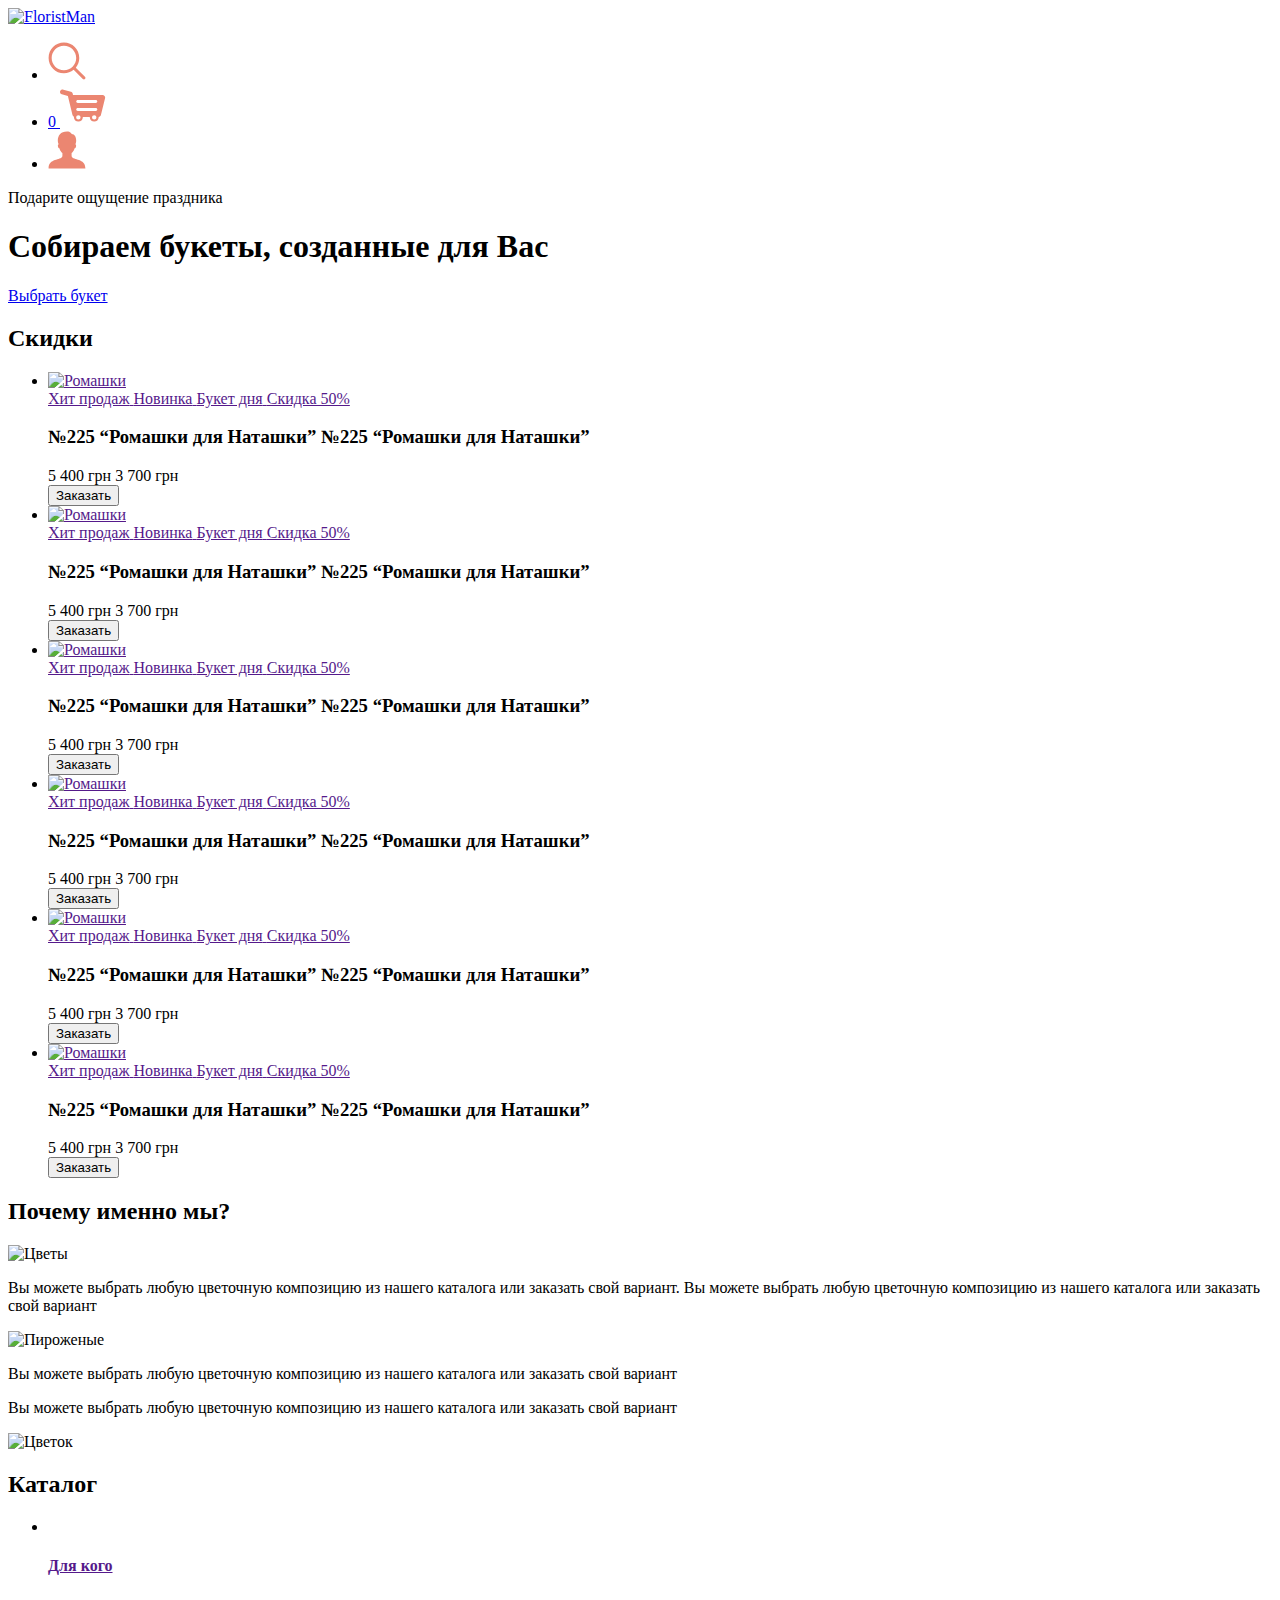
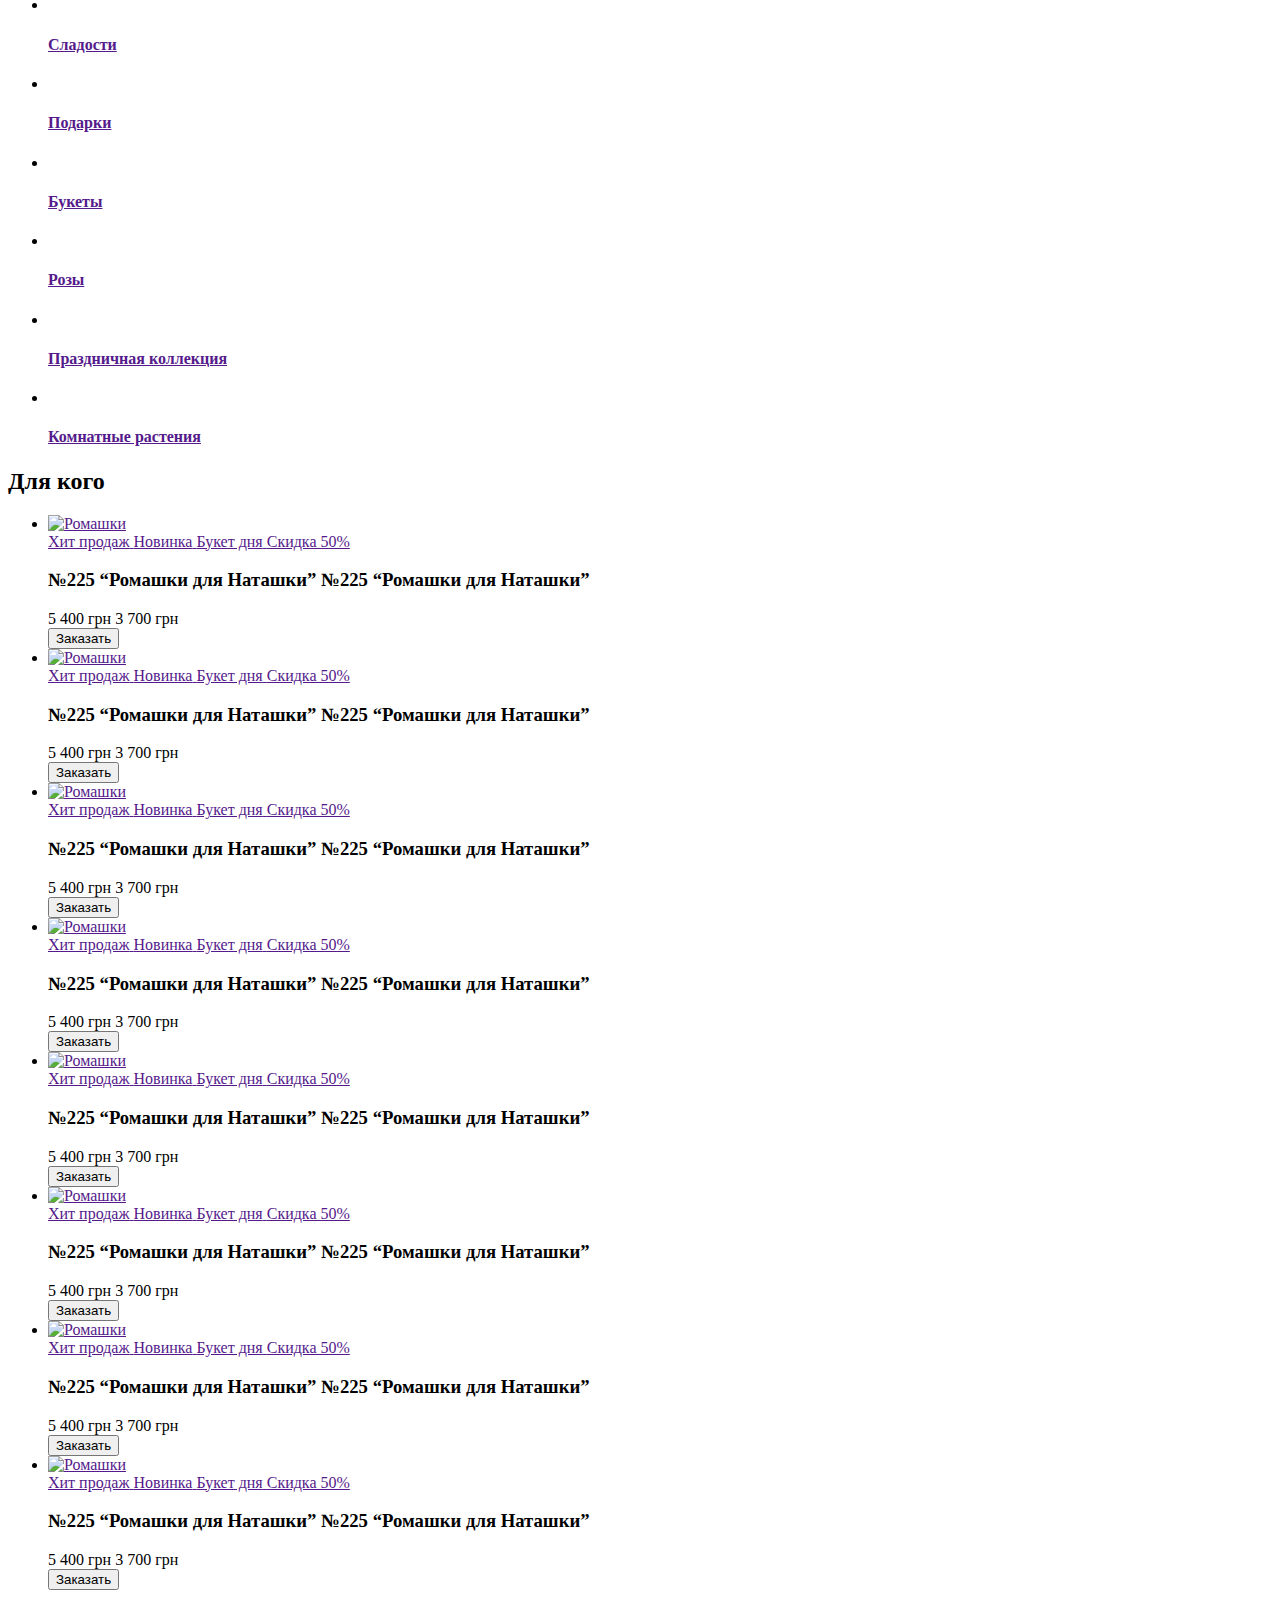
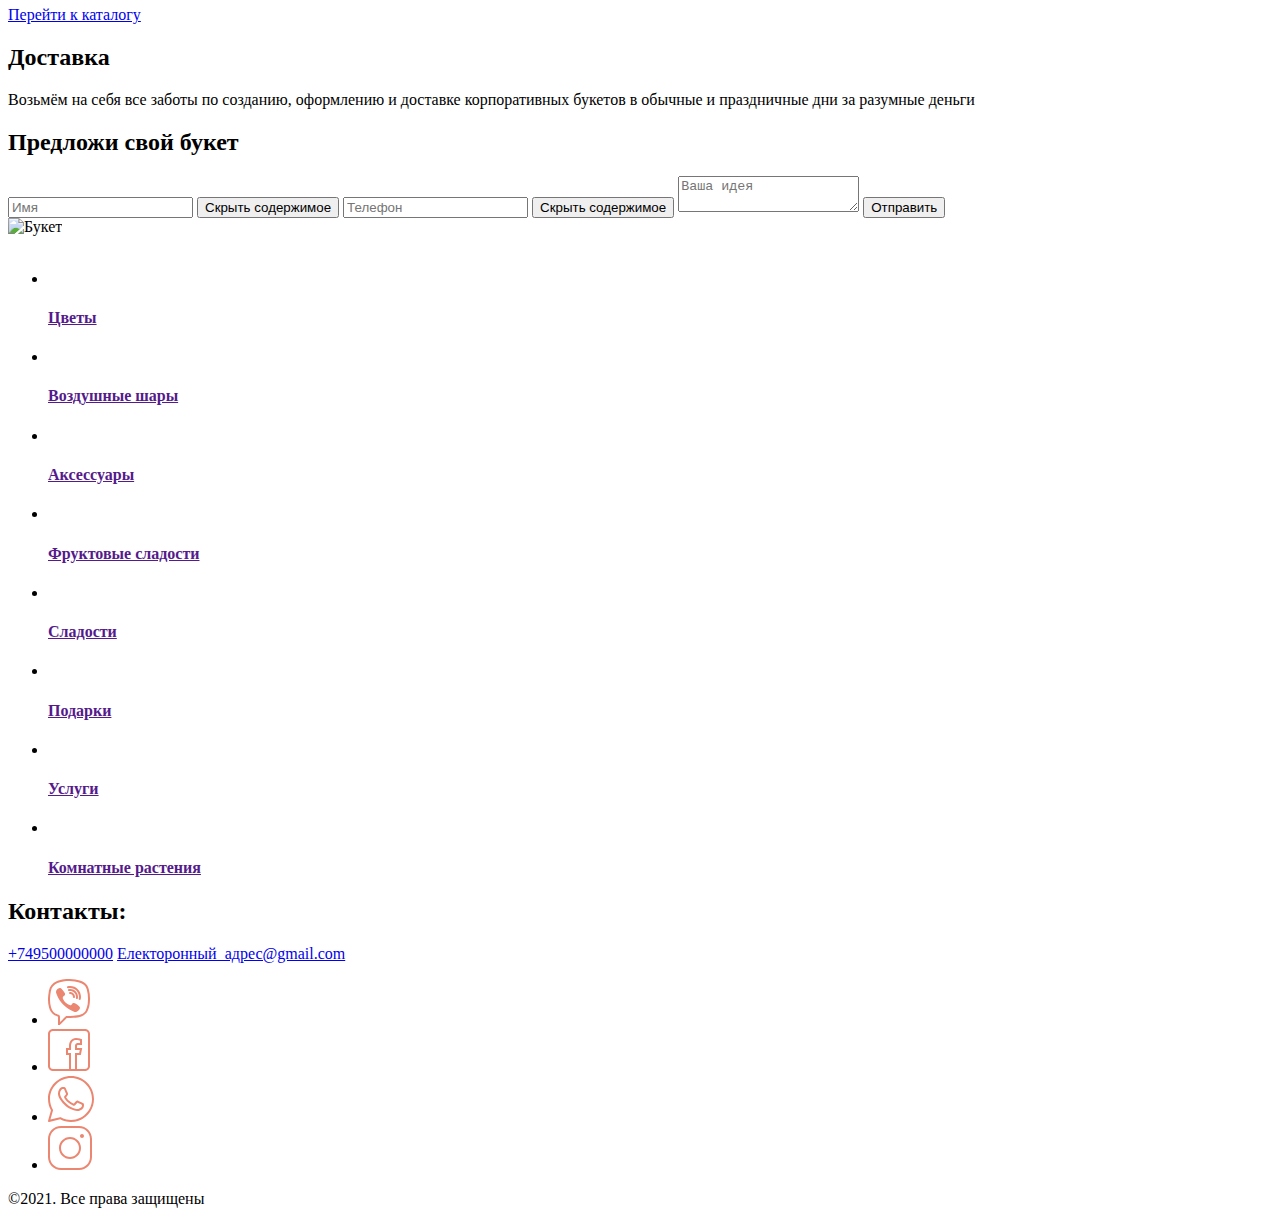
==== index.html @ 93d87628 "modify html files" ====
<!DOCTYPE html>
<html lang="en">
<head>
    <meta charset="UTF-8">
    <meta http-equiv="X-UA-Compatible" content="IE=edge">
    <meta name="viewport" content="width=device-width, initial-scale=1.0">
    <link href="https://fonts.googleapis.com/css?family=Montserrat:regular,500,600,700&display=swap" rel="stylesheet" />
    <link href="https://fonts.googleapis.com/css?family=Lato:italic,700&display=swap" rel="stylesheet" />
    <link href="https://fonts.googleapis.com/css?family=Source+Sans+Pro:regular&display=swap" rel="stylesheet" />
    <link rel="stylesheet" href="css/style.css">
    <title>FloristMan</title>
</head>
<body>
    <div class="site-wrapper">
        <header class="header">
            <div class="header__container container">
                <div class="header__burger header-burger">
                    <a href="#menu" class="header-burger__icon">
                        <span></span>
                        <span></span>
                        <span></span>
                    </a>
                </div>
                <div class="header__logo">
                    <a href="/"><img src="img/logo.png" alt="FloristMan"></a>
                </div>
                <ul class="header__list">
                    <li class="header__item header__search">
                        <a href="#">
                            <svg class="header__img" width="38" height="38" viewBox="0 0 38 38" fill="none" xmlns="http://www.w3.org/2000/svg">
                                <path d="M15.9334 0.599457C7.48323 0.599457 0.600098 7.48258 0.600098 15.9328C0.600098 24.383 7.48323 31.2661 15.9334 31.2661C19.6081 31.2661 22.9828 29.9612 25.6276 27.7952L34.7826 36.9502C34.9239 37.0974 35.0932 37.2149 35.2804 37.2958C35.4677 37.3768 35.6692 37.4195 35.8732 37.4216C36.0772 37.4237 36.2796 37.385 36.4685 37.3079C36.6573 37.2308 36.8289 37.1168 36.9732 36.9725C37.1174 36.8283 37.2314 36.6567 37.3086 36.4678C37.3857 36.2789 37.4243 36.0766 37.4222 35.8726C37.4202 35.6686 37.3774 35.4671 37.2965 35.2798C37.2155 35.0925 37.098 34.9233 36.9509 34.782L27.7958 25.6269C29.9619 22.9821 31.2668 19.6074 31.2668 15.9328C31.2668 7.48258 24.3836 0.599457 15.9334 0.599457ZM15.9334 3.66612C22.7263 3.66612 28.2001 9.13993 28.2001 15.9328C28.2001 22.7256 22.7263 28.1995 15.9334 28.1995C9.14058 28.1995 3.66676 22.7256 3.66676 15.9328C3.66676 9.13993 9.14058 3.66612 15.9334 3.66612Z" fill="#EB8671"/>
                            </svg>                      
                        </a>
                    </li>
                    <li class="header__item header__basket header-basket">
                        <a href="basket.html">
                            <span>0</span>
                            <svg class="header__img" width="46" height="43" viewBox="0 0 46 43" fill="none" xmlns="http://www.w3.org/2000/svg" xmlns:xlink="http://www.w3.org/1999/xlink">
                                <path d="M44.5519 12.0055C44.0539 11.4411 43.3145 11.1145 42.5345 11.1145H13.0228L12.7365 9.71566C12.5538 8.82239 11.8628 8.09664 10.939 7.82718L3.39851 5.62763C2.01594 5.22457 0.547194 5.95151 0.118354 7.25178C-0.310486 8.55195 0.462684 9.93286 1.84546 10.3362L7.88528 12.0979L12.4887 31.0902C12.6491 31.8935 13.2133 32.5441 13.9612 32.871C13.939 33.0398 13.9263 33.2114 13.9263 33.3858C13.9263 35.6878 15.9179 37.5605 18.3659 37.5605C20.8138 37.5605 22.8055 35.6877 22.8055 33.3858C22.8055 33.2896 22.8007 33.1947 22.7939 33.1002H29.8027C29.7959 33.1947 29.7911 33.2897 29.7911 33.3858C29.7911 35.6878 31.7828 37.5605 34.2307 37.5605C36.6788 37.5605 38.6704 35.6877 38.6704 33.3858C38.6704 33.2828 38.665 33.1811 38.6573 33.08C39.7789 32.9522 40.704 32.1567 40.917 31.0901L45.111 14.0343C45.2547 13.3136 45.0499 12.57 44.5519 12.0055ZM18.3659 35.4188C17.1736 35.4188 16.2036 34.5067 16.2036 33.3856C16.2036 32.2644 17.1736 31.3524 18.3659 31.3524C19.5581 31.3524 20.5281 32.2644 20.5281 33.3856C20.5281 34.5067 19.5581 35.4188 18.3659 35.4188ZM34.2306 35.4188C33.0384 35.4188 32.0684 34.5067 32.0684 33.3856C32.0684 32.2644 33.0384 31.3524 34.2306 31.3524C35.4229 31.3524 36.3929 32.2644 36.3929 33.3856C36.3929 34.5067 35.4228 35.4188 34.2306 35.4188ZM35.7542 26.961H17.7897C16.9211 26.961 16.2169 26.2989 16.2169 25.4821C16.2169 24.6654 16.9211 24.0032 17.7897 24.0032H35.7542C36.6228 24.0032 37.327 24.6654 37.327 25.4821C37.327 26.2989 36.6228 26.961 35.7542 26.961ZM35.7542 19.0735H17.7897C16.9211 19.0735 16.2169 18.4113 16.2169 17.5946C16.2169 16.7778 16.9211 16.1156 17.7897 16.1156H35.7542C36.6228 16.1156 37.327 16.7778 37.327 17.5946C37.327 18.4113 36.6228 19.0735 35.7542 19.0735Z" fill="#EB8671"/>
                            </svg>
                        </a>
                    </li>
                    <li class="header__item header__user">
                        <a href="auth.html">
                            <svg class="header__img" width="38" height="38" viewBox="0 0 38 38" fill="none" xmlns="http://www.w3.org/2000/svg">
                                <path d="M23.6001 25.1333V22.0667C24.2901 21.7247 26.2635 19.3757 26.4705 17.5403C27.0133 17.4989 27.8658 17.0005 28.1173 15.0333C28.2522 13.9768 27.7156 13.3834 27.3905 13.1963C27.3905 13.1963 28.2001 11.6584 28.2001 9.80153C28.2001 6.0786 26.7388 2.90153 23.6001 2.90153C23.6001 2.90153 22.5099 0.601532 19.0001 0.601532C12.4957 0.601532 9.8001 4.77373 9.8001 9.80153C9.8001 11.4943 10.6097 13.1963 10.6097 13.1963C10.2846 13.3834 9.74796 13.9783 9.8829 15.0333C10.1344 17.0005 10.9869 17.4989 11.5297 17.5403C11.7367 19.3757 13.7101 21.7247 14.4001 22.0667V25.1333C12.8668 29.7333 0.600098 26.6667 0.600098 37.4H37.4001C37.4001 26.6667 25.1334 29.7333 23.6001 25.1333Z" fill="#EB8671"/>
                            </svg>                           
                        </a>
                    </li>
                </ul>
            </div>
        </header>
        <main class="main">
            <section class="hero">
                <div class="hero__bg"></div>
                <div class="hero__container container">
                    <div class="hero__content">
                        <p class="hero__desc">Подарите ощущение праздника</p>
                        <h1 class="hero__title title">Собираем букеты, созданные для Вас</h1>
                        <a href="#" class="hero__btn btn">Выбрать букет</a>
                    </div>
                </div>
            </section>
            <section class="goods">
                <div class="goods__container container">
                    <h2 class="goods__title title">Скидки</h2>
                    <ul class="goods__list goods__slider">
                        <li class="goods__item">
                            <a href="" class="goods__link">
                                <div class="goods__image">
                                    <img src="img/daisies.jpg" alt="Ромашки">
                                </div>
                                <span class="goods__bestseller">Хит продаж</span>
                                <span class="goods__new">Новинка</span>
                                <span class="goods__bouquet">Букет дня</span>
                                <span class="goods__discount">Скидка 50%</span>                               
                            </a>
                            <h3 class="goods__heading">
                                №225 “Ромашки для Наташки” №225 “Ромашки для Наташки”   
                            </h3>
                            <div class="goods__order">
                                <div class="goods__price price">
                                    <span class="price__old">5 400 грн</span>
                                    <span class="price__new">3 700 грн</span>
                                </div>
                                <button class="goods__btn btn">Заказать</button>
                            </div>
                        </li>
                        <li class="goods__item">
                            <a href="" class="goods__link">
                                <div class="goods__image">
                                    <img src="img/daisies.jpg" alt="Ромашки">
                                </div>
                                <span class="goods__bestseller">Хит продаж</span>
                                <span class="goods__new">Новинка</span>
                                <span class="goods__bouquet">Букет дня</span>
                                <span class="goods__discount">Скидка 50%</span>                               
                            </a>
                            <h3 class="goods__heading">
                                №225 “Ромашки для Наташки” №225 “Ромашки для Наташки”        
                            </h3>
                            <div class="goods__order">
                                <div class="goods__price price">
                                    <span class="price__old">5 400 грн</span>
                                    <span class="price__new">3 700 грн</span>
                                </div>
                                <button class="goods__btn btn">Заказать</button>
                            </div>
                        </li>
                        <li class="goods__item">
                            <a href="" class="goods__link">
                                <div class="goods__image">
                                    <img src="img/daisies.jpg" alt="Ромашки">
                                </div>
                                <span class="goods__bestseller">Хит продаж</span>
                                <span class="goods__new">Новинка</span>
                                <span class="goods__bouquet">Букет дня</span>
                                <span class="goods__discount">Скидка 50%</span>                               
                            </a>
                            <h3 class="goods__heading">
                                №225 “Ромашки для Наташки” №225 “Ромашки для Наташки”        
                            </h3>
                            <div class="goods__order">
                                <div class="goods__price price">
                                    <span class="price__old">5 400 грн</span>
                                    <span class="price__new">3 700 грн</span>
                                </div>
                                <button class="goods__btn btn">Заказать</button>
                            </div>
                        </li>
                        <li class="goods__item">
                            <a href="" class="goods__link">
                                <div class="goods__image">
                                    <img src="img/daisies.jpg" alt="Ромашки">
                                </div>
                                <span class="goods__bestseller">Хит продаж</span>
                                <span class="goods__new">Новинка</span>
                                <span class="goods__bouquet">Букет дня</span>
                                <span class="goods__discount">Скидка 50%</span>                               
                            </a>
                            <h3 class="goods__heading">
                                №225 “Ромашки для Наташки” №225 “Ромашки для Наташки”        
                            </h3>
                            <div class="goods__order">
                                <div class="goods__price price">
                                    <span class="price__old">5 400 грн</span>
                                    <span class="price__new">3 700 грн</span>
                                </div>
                                <button class="goods__btn btn">Заказать</button>
                            </div>
                        </li>
                        <li class="goods__item">
                            <a href="" class="goods__link">
                                <div class="goods__image">
                                    <img src="img/daisies.jpg" alt="Ромашки">
                                </div>
                                <span class="goods__bestseller">Хит продаж</span>
                                <span class="goods__new">Новинка</span>
                                <span class="goods__bouquet">Букет дня</span>
                                <span class="goods__discount">Скидка 50%</span>                               
                            </a>
                            <h3 class="goods__heading">
                                №225 “Ромашки для Наташки” №225 “Ромашки для Наташки”        
                            </h3>
                            <div class="goods__order">
                                <div class="goods__price price">
                                    <span class="price__old">5 400 грн</span>
                                    <span class="price__new">3 700 грн</span>
                                </div>
                                <button class="goods__btn btn">Заказать</button>
                            </div>
                        </li>
                        <li class="goods__item">
                            <a href="" class="goods__link">
                                <div class="goods__image">
                                    <img src="img/daisies.jpg" alt="Ромашки">
                                </div>
                                <span class="goods__bestseller">Хит продаж</span>
                                <span class="goods__new">Новинка</span>
                                <span class="goods__bouquet">Букет дня</span>
                                <span class="goods__discount">Скидка 50%</span>                               
                            </a>
                            <h3 class="goods__heading">
                                №225 “Ромашки для Наташки” №225 “Ромашки для Наташки”        
                            </h3>
                            <div class="goods__order">
                                <div class="goods__price price">
                                    <span class="price__old">5 400 грн</span>
                                    <span class="price__new">3 700 грн</span>
                                </div>
                                <button class="goods__btn btn">Заказать</button>
                            </div>
                        </li>
                    </ul>
                </div>
            </section>
            <section class="why">
                <div class="why__container container">
                    <h2 class="why__title title">Почему именно мы?</h2>
                    <div class="why__tree">
                        <img src="img/why-tree.png" alt="Цветы">
                        <p class="why__desc">
                            Вы можете выбрать любую цветочную композицию из нашего каталога или заказать свой вариант. 
                            Вы можете выбрать любую цветочную композицию из нашего каталога или заказать свой вариант
                        </p>                 
                    </div>
                    <div class="why__cake">
                        <img src="img/why-cake.png" alt="Пироженые">
                        <p class="why__desc">
                            Вы можете выбрать любую цветочную композицию из нашего каталога или заказать свой вариант
                        </p>                    
                    </div>
                    <div class="why__flower">
                        <p class="why__desc">
                            Вы можете выбрать любую цветочную композицию из нашего каталога или заказать свой вариант
                        </p>  
                        <img src="img/why-flower.png" alt="Цветок">                  
                    </div>
                </div>
            </section>
            <section class="catalog">
                <div class="catalog__container container">
                    <h2 class="catalog__title title">Каталог</h2>
                    <ul class="catalog__list">
                        <li class="catalog__item catalog__item_1">
                            <a href="" class="catalog__link">
                                <img class="catalog__img" src="img/catalog-01.png" alt="">
                                <h4 class="catalog__text">Для кого</h4>
                            </a>
                        </li>
                        <li class="catalog__item catalog__item_2">
                            <a href="" class="catalog__link">
                                <img class="catalog__img" src="img/catalog-02.png" alt="">
                                <h4 class="catalog__text">Сладости</h4>
                            </a>
                        </li>
                        <li class="catalog__item catalog__item_3">
                            <a href="" class="catalog__link">
                                <img class="catalog__img" src="img/catalog-03.png" alt="">
                                <h4 class="catalog__text">Подарки</h4>
                            </a>
                        </li>
                        <li class="catalog__item catalog__item_4">
                            <a href="" class="catalog__link">
                                <img class="catalog__img" src="img/catalog-04.png" alt="">
                                <h4 class="catalog__text">Букеты</h4>
                            </a>
                        </li>
                        <li class="catalog__item catalog__item_5">
                            <a href="" class="catalog__link">
                                <img class="catalog__img" src="img/catalog-05.png" alt="">
                                <h4 class="catalog__text">Розы</h4>
                            </a>
                        </li>
                        <li class="catalog__item catalog__item_6">
                            <a href="" class="catalog__link">
                                <img class="catalog__img" src="img/catalog-06.png" alt="">
                                <h4 class="catalog__text">Праздничная коллекция</h4>
                            </a>
                        </li>
                        <li class="catalog__item catalog__item_7">
                            <a href="" class="catalog__link">
                                <img class="catalog__img" src="img/catalog-07.png" alt="">
                                <h4 class="catalog__text">Комнатные растения</h4>
                            </a>
                        </li>
                    </ul>
                </div>
            </section>
            <section class="whom">
                <div class="whom__container container">
                    <h2 class="whom__title title">Для кого</h2>
                    <ul class="whom__list goods__list">
                        <li class="whom__item goods__item">
                            <a href="" class="goods__link">
                                <div class="goods__image">
                                    <img src="img/daisies.jpg" alt="Ромашки">
                                </div>
                                <span class="goods__bestseller">Хит продаж</span>
                                <span class="goods__new">Новинка</span>
                                <span class="goods__bouquet">Букет дня</span>
                                <span class="goods__discount">Скидка 50%</span>                               
                            </a>
                            <h3 class="goods__heading">
                                №225 “Ромашки для Наташки” №225 “Ромашки для Наташки”        
                            </h3>
                            <div class="goods__order">
                                <div class="goods__price price">
                                    <span class="price__old">5 400 грн</span>
                                    <span class="price__new">3 700 грн</span>
                                </div>
                                <button class="goods__btn btn">Заказать</button>
                            </div>
                        </li>
                        <li class="whom__item goods__item">
                            <a href="" class="goods__link">
                                <div class="goods__image">
                                    <img src="img/daisies.jpg" alt="Ромашки">
                                </div>
                                <span class="goods__bestseller">Хит продаж</span>
                                <span class="goods__new">Новинка</span>
                                <span class="goods__bouquet">Букет дня</span>
                                <span class="goods__discount">Скидка 50%</span>                               
                            </a>
                            <h3 class="goods__heading">
                                №225 “Ромашки для Наташки” №225 “Ромашки для Наташки”        
                            </h3>
                            <div class="goods__order">
                                <div class="goods__price price">
                                    <span class="price__old">5 400 грн</span>
                                    <span class="price__new">3 700 грн</span>
                                </div>
                                <button class="goods__btn btn">Заказать</button>
                            </div>
                        </li>
                        <li class="whom__item goods__item">
                            <a href="" class="goods__link">
                                <div class="goods__image">
                                    <img src="img/daisies.jpg" alt="Ромашки">
                                </div>
                                <span class="goods__bestseller">Хит продаж</span>
                                <span class="goods__new">Новинка</span>
                                <span class="goods__bouquet">Букет дня</span>
                                <span class="goods__discount">Скидка 50%</span>                               
                            </a>
                            <h3 class="goods__heading">
                                №225 “Ромашки для Наташки” №225 “Ромашки для Наташки”        
                            </h3>
                            <div class="goods__order">
                                <div class="goods__price price">
                                    <span class="price__old">5 400 грн</span>
                                    <span class="price__new">3 700 грн</span>
                                </div>
                                <button class="goods__btn btn">Заказать</button>
                            </div>
                        </li>
                        <li class="whom__item goods__item">
                            <a href="" class="goods__link">
                                <div class="goods__image">
                                    <img src="img/daisies.jpg" alt="Ромашки">
                                </div>
                                <span class="goods__bestseller">Хит продаж</span>
                                <span class="goods__new">Новинка</span>
                                <span class="goods__bouquet">Букет дня</span>
                                <span class="goods__discount">Скидка 50%</span>                               
                            </a>
                            <h3 class="goods__heading">
                                №225 “Ромашки для Наташки” №225 “Ромашки для Наташки”        
                            </h3>
                            <div class="goods__order">
                                <div class="goods__price price">
                                    <span class="price__old">5 400 грн</span>
                                    <span class="price__new">3 700 грн</span>
                                </div>
                                <button class="goods__btn btn">Заказать</button>
                            </div>
                        </li>
                        <li class="whom__item goods__item">
                            <a href="" class="goods__link">
                                <div class="goods__image">
                                    <img src="img/daisies.jpg" alt="Ромашки">
                                </div>
                                <span class="goods__bestseller">Хит продаж</span>
                                <span class="goods__new">Новинка</span>
                                <span class="goods__bouquet">Букет дня</span>
                                <span class="goods__discount">Скидка 50%</span>                               
                            </a>
                            <h3 class="goods__heading">
                                №225 “Ромашки для Наташки” №225 “Ромашки для Наташки”        
                            </h3>
                            <div class="goods__order">
                                <div class="goods__price price">
                                    <span class="price__old">5 400 грн</span>
                                    <span class="price__new">3 700 грн</span>
                                </div>
                                <button class="goods__btn btn">Заказать</button>
                            </div>
                        </li>
                        <li class="whom__item goods__item">
                            <a href="" class="goods__link">
                                <div class="goods__image">
                                    <img src="img/daisies.jpg" alt="Ромашки">
                                </div>
                                <span class="goods__bestseller">Хит продаж</span>
                                <span class="goods__new">Новинка</span>
                                <span class="goods__bouquet">Букет дня</span>
                                <span class="goods__discount">Скидка 50%</span>                               
                            </a>
                            <h3 class="goods__heading">
                                №225 “Ромашки для Наташки” №225 “Ромашки для Наташки”        
                            </h3>
                            <div class="goods__order">
                                <div class="goods__price price">
                                    <span class="price__old">5 400 грн</span>
                                    <span class="price__new">3 700 грн</span>
                                </div>
                                <button class="goods__btn btn">Заказать</button>
                            </div>
                        </li>
                        <li class="whom__item goods__item">
                            <a href="" class="goods__link">
                                <div class="goods__image">
                                    <img src="img/daisies.jpg" alt="Ромашки">
                                </div>
                                <span class="goods__bestseller">Хит продаж</span>
                                <span class="goods__new">Новинка</span>
                                <span class="goods__bouquet">Букет дня</span>
                                <span class="goods__discount">Скидка 50%</span>                               
                            </a>
                            <h3 class="goods__heading">
                                №225 “Ромашки для Наташки” №225 “Ромашки для Наташки”        
                            </h3>
                            <div class="goods__order">
                                <div class="goods__price price">
                                    <span class="price__old">5 400 грн</span>
                                    <span class="price__new">3 700 грн</span>
                                </div>
                                <button class="goods__btn btn">Заказать</button>
                            </div>
                        </li>
                        <li class="whom__item goods__item">
                            <a href="" class="goods__link">
                                <div class="goods__image">
                                    <img src="img/daisies.jpg" alt="Ромашки">
                                </div>
                                <span class="goods__bestseller">Хит продаж</span>
                                <span class="goods__new">Новинка</span>
                                <span class="goods__bouquet">Букет дня</span>
                                <span class="goods__discount">Скидка 50%</span>                               
                            </a>
                            <h3 class="goods__heading">
                                №225 “Ромашки для Наташки” №225 “Ромашки для Наташки”        
                            </h3>
                            <div class="goods__order">
                                <div class="goods__price price">
                                    <span class="price__old">5 400 грн</span>
                                    <span class="price__new">3 700 грн</span>
                                </div>
                                <button class="goods__btn btn">Заказать</button>
                            </div>
                        </li>
                    </ul>
                    <a href="catalog.html" class="whom__catalog_link">Перейти к каталогу</a>
                </div>
            </section>
            <section class="delivery">
                <div class="delivery__container container">
                    <h2 class="delivery__title title">Доставка</h2>
                    <p class="delivery__text">
                        Возьмём на себя все заботы по созданию, оформлению и доставке корпоративных букетов в обычные и праздничные дни за разумные деньги
                    </p>
                </div>
            </section>
            <section class="bouquet">
                <div class="bouquet__container container">
                    <h2 class="bouquet__title title">Предложи свой букет</h2>
                    <div class="bouquet__wrapper">
                        <form action="#" class="bouquet__form">
                            <input type="text" name="name" class="bouquet__form_name" placeholder="Имя">
                            <button class="btn__hidden_1">Скрыть содержимое</button>
                            <input type="tel" name="phone" class="bouquet__form_phone" placeholder="Телефон">
                            <button class="btn__hidden_2">Скрыть содержимое</button>
                            <textarea name="idea" class="bouquet__form_idea" placeholder="Ваша идея"></textarea>
                            <button type="submit" class="btn bouquet__btn">Отправить</button>
                        </form>
                        <div class="bouquet__image">
                            <img src="img/bouquet-right.png" alt="Букет">
                        </div>
                    </div>
                </div>
            </section>
        </main>
        <footer class="footer">
            <div class="footer__container container">
                <div class="footer__logo">
                    <img src="img/logo.png" alt="">
                </div>
                <nav id="menu" class="footer__menu footer-menu">
                    <ul class="footer-menu__list">
                        <li class="footer-menu__item catalog__item">
                            <a href="" class="footer-menu__link catalog__link">
                                <img class="footer-menu__img catalog__img" src="img/footer-flowers-01.jpg" alt="">
                                <h4 class="footer-menu__text catalog__text">Цветы</h4>
                            </a>
                        </li>
                        <li class="footer-menu__item catalog__item">
                            <a href="" class="footer-menu__link catalog__link">
                                <img class="footer-menu__img catalog__img" src="img/footer-balloons.jpg" alt="">
                                <h4 class="footer-menu__text catalog__text">Воздушные шары</h4>
                            </a>
                        </li>
                        <li class="footer-menu__item catalog__item">
                            <a href="" class="footer-menu__link catalog__link">
                                <img class="footer-menu__img catalog__img" src="img/footer-table.jpg" alt="">
                                <h4 class="footer-menu__text catalog__text">Аксессуары</h4>
                            </a>
                        </li>
                        <li class="footer-menu__item catalog__item">
                            <a href="" class="footer-menu__link catalog__link">
                                <img class="footer-menu__img catalog__img" src="img/footer-bouquet.jpg" alt="">
                                <h4 class="footer-menu__text catalog__text">Фруктовые сладости</h4>
                            </a>
                        </li>
                        <li class="footer-menu__item catalog__item">
                            <a href="" class="footer-menu__link catalog__link">
                                <img class="footer-menu__img catalog__img" src="img/footer-cakes.jpg" alt="">
                                <h4 class="footer-menu__text catalog__text">Сладости</h4>
                            </a>
                        </li>
                        <li class="footer-menu__item catalog__item">
                            <a href="" class="footer-menu__link catalog__link">
                                <img class="footer-menu__img catalog__img" src="img/footer-kinder.jpg" alt="">
                                <h4 class="footer-menu__text catalog__text">Подарки</h4>
                            </a>
                        </li>
                        <li class="footer-menu__item catalog__item">
                            <a href="" class="footer-menu__link catalog__link">
                                <img class="footer-menu__img catalog__img" src="img/footer-flowers-02.jpg" alt="">
                                <h4 class="footer-menu__text catalog__text">Услуги</h4>
                            </a>
                        </li>
                        <li class="footer-menu__item catalog__item">
                            <a href="" class="footer-menu__link catalog__link">
                                <img class="footer-menu__img catalog__img" src="img/footer-flowers-03.jpg" alt="">
                                <h4 class="footer-menu__text catalog__text">Комнатные растения</h4>
                            </a>
                        </li>
                    </ul>
                </nav>
                <div class="footer__contacts footer-contacts">
                    <h2 class="footer-contacts__title title">Контакты:</h2>
                    <div class="footer-contacts__body">
                        <a href="tel:++749500000000" class="footer-contacts__phone">+749500000000</a>
                        <a href="mailto:Електоронный_адрес@gmail.com"
                            class="footer-contacts__email">Електоронный_адрес@gmail.com</a>
                            <div class="footer-contacts__messangers messangers">
                                <ul class="messangers__list" aria-hidden="true">
                                    <li class="messangers__item">
                                        <a href="#" class="messangers__link">
                                            <svg width="42" height="46" viewBox="0 0 42 46" fill="none"
                                                xmlns="http://www.w3.org/2000/svg">
                                                <path
                                                    d="M20.4263 3.95923e-05C19.063 0.00785226 17.6958 0.0898834 16.3169 0.257852C13.6802 0.582071 11.0669 1.12113 8.55909 2.27348C4.5708 4.10551 1.74268 7.21488 0.922365 11.7344C0.574709 13.6407 0.293459 15.5743 0.133303 17.5196C-0.175291 21.2969 0.0161148 25.086 1.08643 28.8086C1.93018 31.7422 3.48487 34.3789 6.20752 36.0899C7.35987 36.8125 8.8794 37.1641 9.67237 37.5313C9.89502 37.6368 9.94971 37.6993 9.96143 37.7149C9.97315 37.7266 10.0044 37.7539 10.0005 37.9883C9.97315 40.3789 10.0005 45.0039 10.0005 45.0039L10.0044 46H11.7896L12.0786 45.7188C12.0786 45.7188 16.6138 41.3555 18.2544 39.5586C18.5513 39.2383 18.7036 39.0586 18.7349 39.0391C18.7622 39.0196 18.7153 39.0079 19.02 39C21.1724 38.9571 23.3208 38.875 25.4692 38.7579C28.3013 38.6016 31.188 38.3321 33.9653 37.1719C36.3833 36.1602 38.4028 34.5079 39.6255 32.0313C40.8755 29.4922 41.5435 26.8008 41.7935 24.0157C42.2075 19.3789 42.063 14.7344 40.7818 10.1563C40.0278 7.4727 38.5122 5.20316 36.188 3.6016C33.4067 1.68754 30.27 0.96879 27.1997 0.511758C25.4067 0.246133 23.6021 0.0703523 21.7896 0.0156646C21.3364 0.00394593 20.8833 -0.00386674 20.4263 3.95923e-05ZM21.7349 2.01566C23.4575 2.06254 25.1802 2.23051 26.9067 2.48832C29.8677 2.92973 32.6607 3.6016 35.0552 5.25004C36.9966 6.58598 38.2075 8.39066 38.856 10.6914C40.0513 14.9727 40.2036 19.3594 39.8013 23.8399C39.5708 26.4219 38.9575 28.8555 37.8286 31.1485C36.8325 33.1719 35.2778 34.4571 33.1919 35.3282C30.77 36.3399 28.1372 36.6094 25.3638 36.7618C23.2388 36.8789 21.1099 36.9571 18.981 37C18.4458 37.0118 17.9224 37.1524 17.5513 37.4258C17.1802 37.6993 17.0122 37.9532 16.7817 38.2032C15.6099 39.4844 13.2739 41.7383 12.0005 42.9727C11.9927 41.4805 11.981 39.6758 12.0005 38.0118C12.0083 37.5 11.8911 36.9766 11.5981 36.5625C11.3052 36.1485 10.9028 35.8985 10.5161 35.7188C9.38721 35.1954 7.91065 34.7969 7.27002 34.3946C5.03174 32.9883 3.76221 30.8789 3.0083 28.2539C2.02002 24.8204 1.83252 21.2852 2.12549 17.6875C2.28174 15.8204 2.55127 13.9493 2.89112 12.0938C3.60205 8.18363 5.83643 5.7227 9.39112 4.08988C11.6372 3.05863 14.0357 2.55082 16.563 2.24223C18.2857 2.03129 20.0083 1.96488 21.7349 2.01566ZM22.1567 7.00004C21.3325 7.00004 20.5317 7.09379 19.7544 7.26566C19.2192 7.39066 18.8794 7.92582 19.0005 8.46488C19.1216 9.00395 19.6607 9.33988 20.1997 9.21879C20.8286 9.07426 21.4849 9.00004 22.1567 9.00004C27.0396 9.00004 30.9771 12.9375 30.9771 17.8164C30.9771 18.4922 30.9028 19.1485 30.7583 19.7813C30.6372 20.3164 30.9732 20.8555 31.5122 20.9766C32.0513 21.0977 32.5864 20.7579 32.7075 20.2188C32.8833 19.4454 32.9771 18.6446 32.9771 17.8164C32.9771 11.8555 28.1216 7.00004 22.1567 7.00004ZM12.1802 9.00395C12.0161 8.99613 11.8481 9.00785 11.6724 9.04692C9.85596 9.44926 8.05127 10.7657 8.00049 13.1172C8.05127 13.4454 8.04737 13.7969 8.16846 14.0938C8.76221 15.5469 9.27784 17.0469 10.02 18.4219C13.6333 25.1016 19.0982 29.7461 26.063 32.6954C26.895 33.0469 27.7544 33.1211 28.5942 32.7696C29.7505 32.2891 30.731 31.5469 31.3833 30.4805C32.2778 29.0157 32.2896 28 30.8169 26.918C29.8521 26.2071 28.9028 25.4766 27.9263 24.7813C26.438 23.7266 24.8286 23.543 23.7192 25.3946C23.6607 25.4883 23.5747 25.5664 23.5005 25.6446C22.9302 26.25 22.231 26.3985 21.4888 26.0938C18.6724 24.9336 16.4966 23.0625 15.1841 20.2774C14.4107 18.6407 14.6216 17.8204 16.0669 16.7305C16.2114 16.625 16.3482 16.5118 16.481 16.3907C17.1138 15.8125 17.2817 15.125 16.9067 14.3477C16.0591 12.5743 14.9302 10.9922 13.5005 9.62895C13.1138 9.26176 12.6724 9.03129 12.1802 9.00395ZM22.1411 10C21.6997 10 21.2622 10.0352 20.8325 10.1094C20.4692 10.1563 20.1607 10.3985 20.0278 10.7383C19.895 11.0821 19.9614 11.4688 20.1958 11.75C20.4341 12.0274 20.8091 12.1563 21.1685 12.0782C21.481 12.0274 21.8091 12 22.1411 12C25.3911 12 28.0005 14.6094 28.0005 17.8594C28.0005 18.1914 27.9732 18.5196 27.9224 18.8321C27.8442 19.1914 27.9732 19.5664 28.2505 19.8047C28.5317 20.0391 28.9185 20.1055 29.2622 19.9727C29.6021 19.8399 29.8442 19.5313 29.8911 19.168C29.9653 18.7383 30.0005 18.3008 30.0005 17.8594C30.0005 13.5313 26.4692 10 22.1411 10ZM22.0005 13C21.6411 12.9961 21.3052 13.1836 21.1216 13.4961C20.9419 13.8086 20.9419 14.1914 21.1216 14.5039C21.3052 14.8164 21.6411 15.0039 22.0005 15C23.6685 15 25.0005 16.3321 25.0005 18C24.9966 18.3594 25.1841 18.6954 25.4966 18.8789C25.8091 19.0586 26.1919 19.0586 26.5044 18.8789C26.8169 18.6954 27.0044 18.3594 27.0005 18C27.0005 15.25 24.7505 13 22.0005 13Z"
                                                    fill="#EB8671" />
                                            </svg>
                                        </a>
                                    </li>
                                    <li class="messangers__item">
                                        <a href="#" class="messangers__link">
                                            <svg width="42" height="43" viewBox="0 0 42 43" fill="none"
                                                xmlns="http://www.w3.org/2000/svg">
                                                <path
                                                    d="M5 0C2.25 0 0 2.25 0 5V37C0 39.75 2.25 42 5 42H21.832C21.9394 42.0176 22.0508 42.0176 22.1582 42H27.832C27.9394 42.0176 28.0508 42.0176 28.1582 42H37C39.75 42 42 39.75 42 37V5C42 2.25 39.75 0 37 0H5ZM5 2H37C38.668 2 40 3.33203 40 5V37C40 38.668 38.668 40 37 40H29V26H32.8203L34.2207 19H29V17C29 16.4434 29.0527 16.3984 29.2402 16.2773C29.4277 16.1562 30.0058 16 31 16H34V10.3691L33.4297 10.0977C33.4297 10.0977 31.1328 9 28 9C25.75 9 23.9023 9.89648 22.7187 11.375C21.5351 12.8535 21 14.834 21 17V19H18V26H21V40H5C3.33203 40 2 38.668 2 37V5C2 3.33203 3.33203 2 5 2ZM28 11C30.0781 11 31.3867 11.459 32 11.7012V14H31C29.8496 14 28.9277 14.0957 28.1504 14.5996C27.373 15.1035 27 16.0605 27 17V21H31.7793L31.1797 24H27V40H23V24H20V21H23V17C23 15.166 23.4648 13.6465 24.2812 12.625C25.0976 11.6035 26.25 11 28 11Z"
                                                    fill="#EB8671" />
                                            </svg>
                                        </a>
                                    </li>
                                    <li class="messangers__item">
                                        <a href="#" class="messangers__link">
                                            <svg width="46" height="46" viewBox="0 0 46 46" fill="none"
                                                xmlns="http://www.w3.org/2000/svg">
                                                <path
                                                    d="M23 0C10.3099 0 0 10.3099 0 23C0 27.0794 1.11849 30.8854 2.98437 34.2083L0.0377603 44.7305C-0.0585937 45.0729 0.0351562 45.4414 0.282552 45.6966C0.529948 45.9518 0.894531 46.056 1.24089 45.9701L12.2109 43.2513C15.4349 44.9727 19.0924 46 23 46C35.6901 46 46 35.6901 46 23C46 10.3099 35.6901 0 23 0ZM23 2C34.6094 2 44 11.3906 44 23C44 34.6094 34.6094 44 23 44C19.2786 44 15.7917 43.03 12.7617 41.3333C12.5404 41.2096 12.2799 41.1758 12.0325 41.2357L2.42578 43.6172L5.0013 34.4258C5.07682 34.1628 5.04036 33.8815 4.90234 33.6458C3.0612 30.5234 2 26.8906 2 23C2 11.3906 11.3906 2 23 2ZM14.6432 11C14.0013 11 13.0859 11.2383 12.3346 12.0495C11.8828 12.5352 10 14.3698 10 17.5938C10 20.9557 12.332 23.8555 12.6133 24.2292H12.6159V24.2305C12.5885 24.1953 12.9727 24.7526 13.487 25.4206C14 26.0872 14.7174 26.9648 15.6198 27.9141C17.4232 29.8125 19.9583 32.0078 23.1055 33.3503C24.5547 33.9661 25.6979 34.3398 26.5651 34.612C28.1693 35.1159 29.6315 35.0391 30.7305 34.8776C31.5521 34.7565 32.457 34.3607 33.3516 33.7943C34.2461 33.2292 35.1237 32.5247 35.5104 31.4557C35.7865 30.6888 35.9271 29.9792 35.9792 29.3971C36.0039 29.1055 36.0078 28.8477 35.9883 28.6094C35.9687 28.3711 35.9896 28.1888 35.7682 27.8242C35.3021 27.0599 34.7747 27.0404 34.2253 26.7682C33.9193 26.6159 33.0482 26.1914 32.1758 25.776C31.3034 25.3594 30.5495 24.9922 30.0846 24.8268C29.7904 24.7201 29.431 24.5677 28.9141 24.6276C28.3971 24.6862 27.8854 25.0586 27.5885 25.5C27.306 25.918 26.1706 27.2578 25.8242 27.6523C25.819 27.6497 25.8503 27.6628 25.7135 27.5964C25.2852 27.3841 24.7617 27.2031 23.987 26.7943C23.2109 26.3867 22.2422 25.7826 21.1823 24.8477V24.8451C19.6029 23.4557 18.4974 21.7109 18.1484 21.125C18.1719 21.0977 18.1458 21.1315 18.1953 21.082L18.1979 21.0794C18.5534 20.7292 18.8698 20.3099 19.1367 20.0013C19.5156 19.5664 19.6823 19.181 19.8633 18.8216C20.224 18.1068 20.0234 17.319 19.8151 16.9036V16.9023C19.8294 16.931 19.7018 16.6497 19.5651 16.3255C19.4271 16.0013 19.2513 15.5794 19.0651 15.1302C18.6901 14.2331 18.2721 13.2253 18.0234 12.6341V12.6328C17.7305 11.9375 17.3346 11.4375 16.8164 11.1953C16.2982 10.9531 15.8411 11.0221 15.8229 11.0208H15.8203C15.4505 11.0039 15.0456 11 14.6432 11ZM14.6432 13C15.0286 13 15.4089 13.0052 15.7266 13.0195C16.0547 13.0365 16.0339 13.0378 15.9714 13.0078C15.9062 12.9779 15.9935 12.9688 16.1797 13.4102C16.4232 13.9883 16.8437 14.9987 17.2187 15.901C17.4062 16.3516 17.582 16.7734 17.7227 17.1055C17.8633 17.4375 17.9388 17.6224 18.0273 17.7995V17.8008L18.0299 17.8034C18.1159 17.974 18.1081 17.8646 18.0781 17.9245C17.8672 18.3424 17.8385 18.4453 17.625 18.6914C17.2995 19.0664 16.9687 19.4831 16.793 19.6563C16.6393 19.8073 16.362 20.0417 16.1901 20.5026C16.0156 20.9622 16.0977 21.5951 16.375 22.0664C16.7448 22.694 17.9648 24.6797 19.8594 26.3477C21.0534 27.3997 22.1641 28.0964 23.0521 28.5651C23.9414 29.0326 24.6641 29.306 24.8255 29.3867C25.2109 29.5768 25.6302 29.7253 26.1185 29.6667C26.6081 29.6068 27.0286 29.3112 27.2969 29.0078L27.2982 29.0065C27.6562 28.6016 28.7161 27.3906 29.224 26.6445C29.2461 26.6523 29.2396 26.6458 29.4075 26.707V26.7096H29.4102C29.487 26.737 30.4544 27.1693 31.3164 27.5807C32.1784 27.9909 33.0534 28.418 33.3372 28.5586C33.7487 28.7617 33.9427 28.8945 33.9922 28.8945C33.9961 28.9831 33.9987 29.0781 33.9857 29.2227C33.9518 29.6237 33.8437 30.1797 33.6289 30.776C33.5234 31.0664 32.9753 31.668 32.2825 32.1055C31.5911 32.543 30.7487 32.8529 30.4375 32.8984C29.5 33.0365 28.3867 33.0872 27.1641 32.7031C26.3164 32.4375 25.2591 32.0925 23.8906 31.5104C21.1146 30.3255 18.7552 28.3112 17.0703 26.5378C16.2279 25.6497 15.5521 24.8242 15.0716 24.1992C14.5924 23.5755 14.3841 23.2513 14.2083 23.0221L14.207 23.0195C13.8971 22.6094 12 19.9714 12 17.5938C12 15.0781 13.168 14.0911 13.8008 13.4102C14.1328 13.0521 14.4961 13 14.6419 13H14.6432Z"
                                                    fill="#EB8671" />
                                            </svg>
                                        </a>
                                    </li>
                                    <li class="messangers__item">
                                        <a href="#" class="messangers__link">
                                            <svg width="44" height="44" viewBox="0 0 44 44" fill="none"
                                                xmlns="http://www.w3.org/2000/svg">
                                                <path
                                                    d="M13 0C5.83203 0 0 5.83203 0 13V31C0 38.168 5.83203 44 13 44H31C38.168 44 44 38.168 44 31V13C44 5.83203 38.168 0 31 0H13ZM13 2H31C37.0859 2 42 6.91406 42 13V31C42 37.0859 37.0859 42 31 42H13C6.91406 42 2 37.0859 2 31V13C2 6.91406 6.91406 2 13 2ZM34 8C32.8945 8 32 8.89453 32 10C32 11.1055 32.8945 12 34 12C35.1055 12 36 11.1055 36 10C36 8.89453 35.1055 8 34 8ZM22 11C15.9375 11 11 15.9375 11 22C11 28.0625 15.9375 33 22 33C28.0625 33 33 28.0625 33 22C33 15.9375 28.0625 11 22 11ZM22 13C26.9824 13 31 17.0176 31 22C31 26.9824 26.9824 31 22 31C17.0176 31 13 26.9824 13 22C13 17.0176 17.0176 13 22 13Z"
                                                    fill="#EB8671" />
                                            </svg>
                                        </a>
                                    </li>
                                </ul>
                            </div>
                        <p class="footer-copyright">
                            ©2021. Все права защищены
                        </p>
                    </div>
                </div>
            </div>
        </footer>
    </div>
    <script src="https://code.jquery.com/jquery-3.6.0.min.js"></script>
    <script src="js/slick.min.js"></script>
    <script src="js/script.js"></script>
</body>
</html>
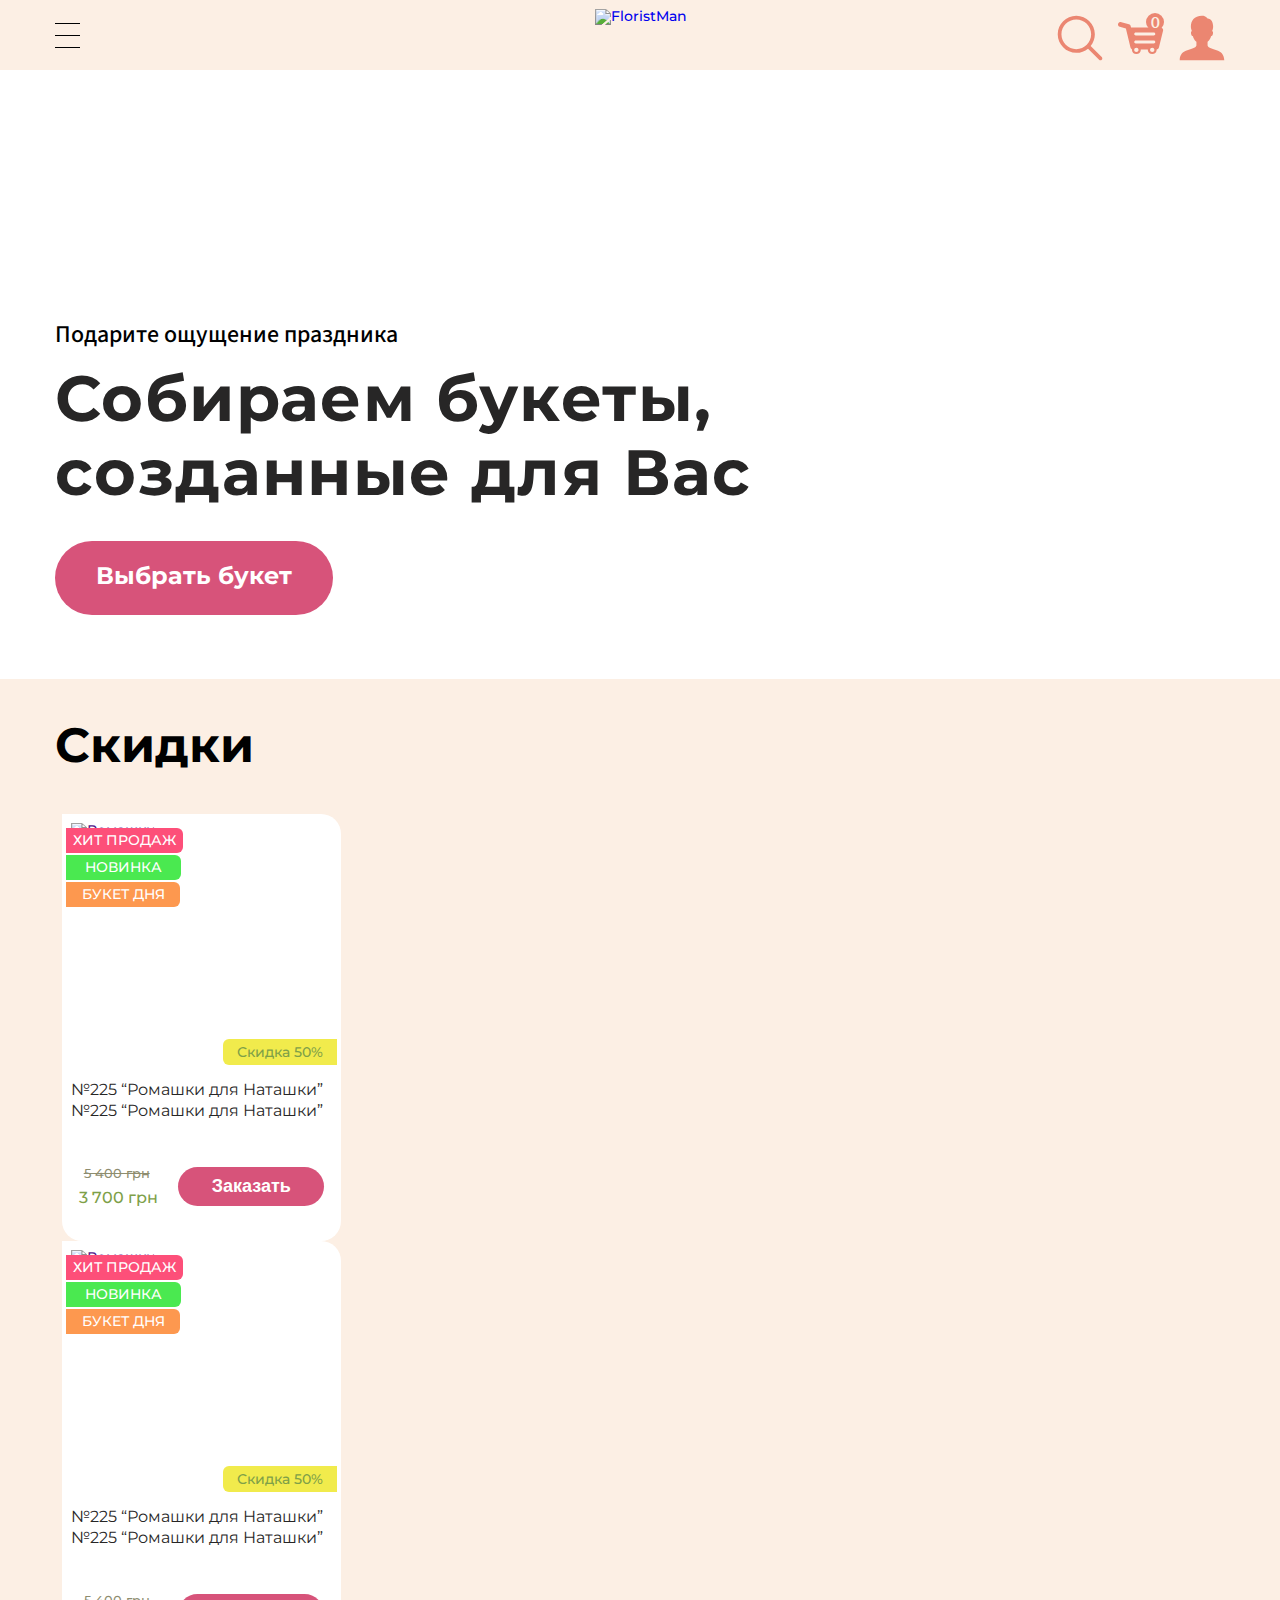
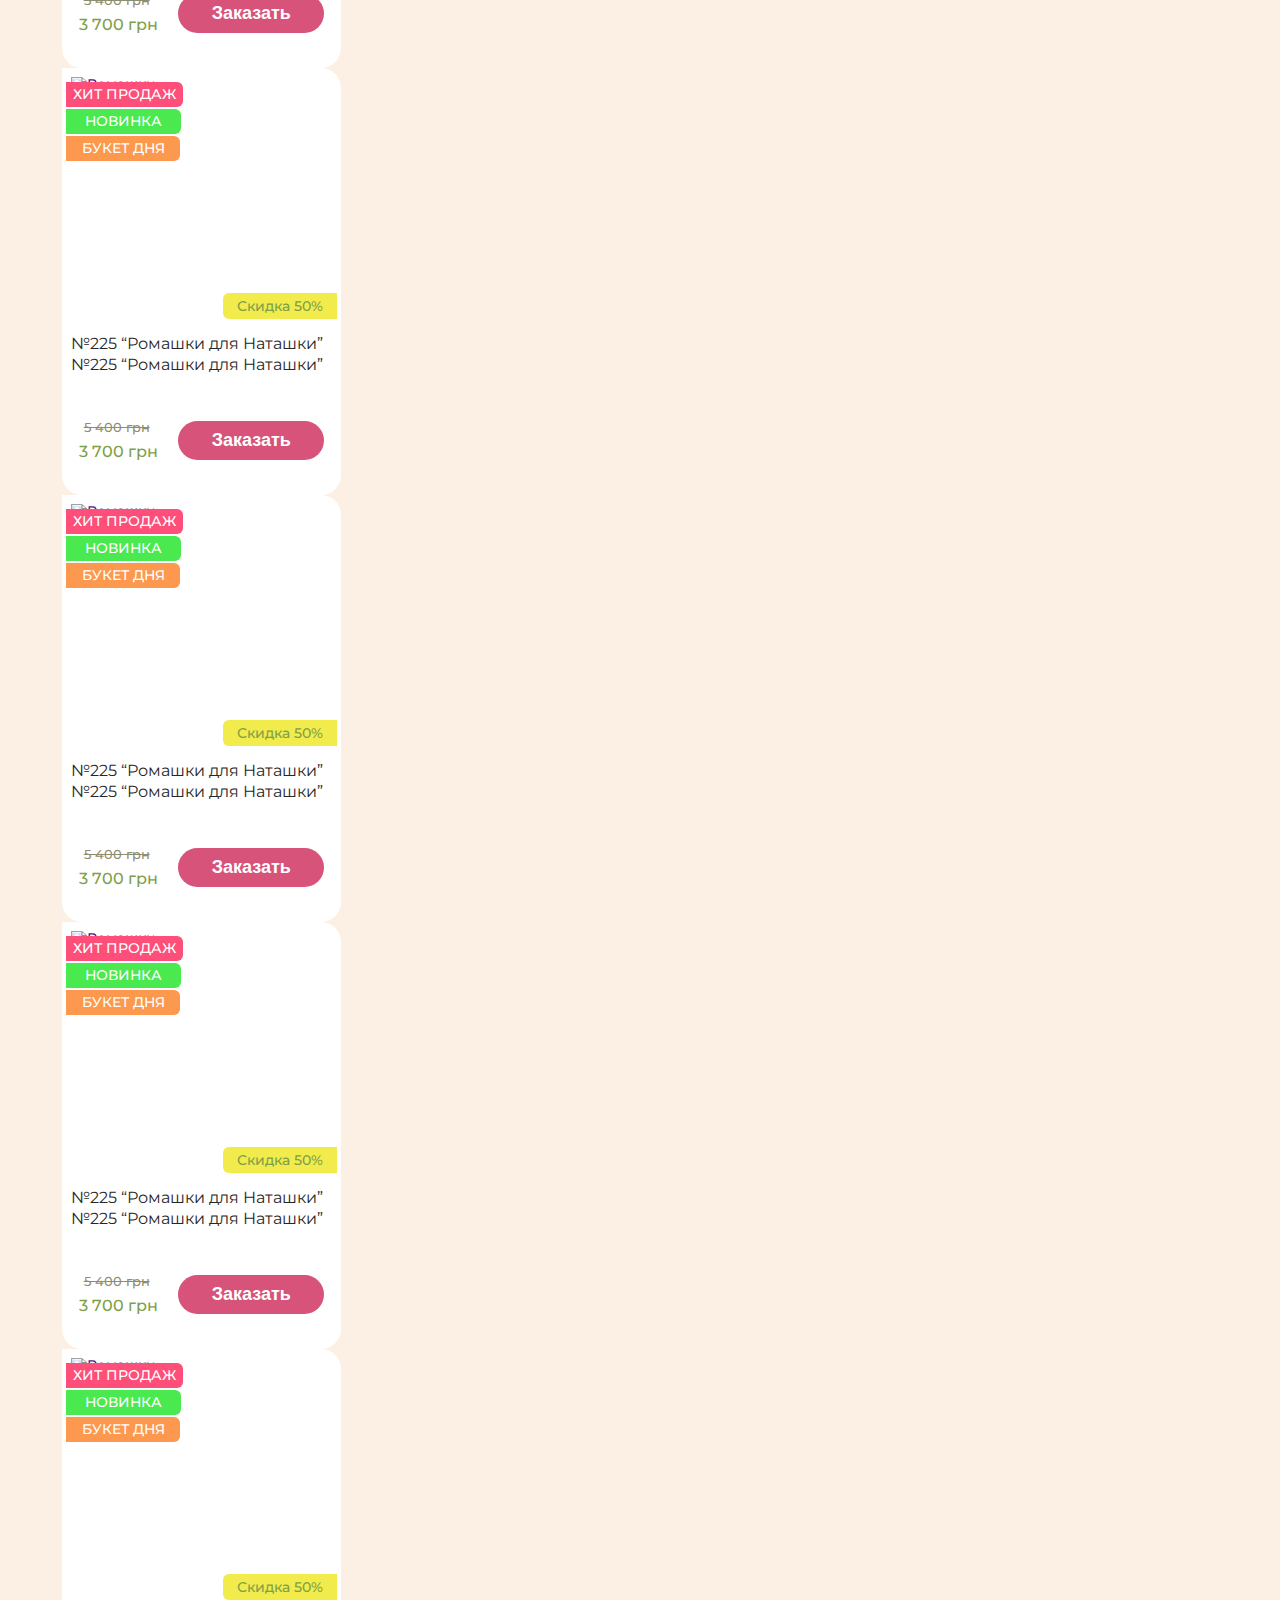
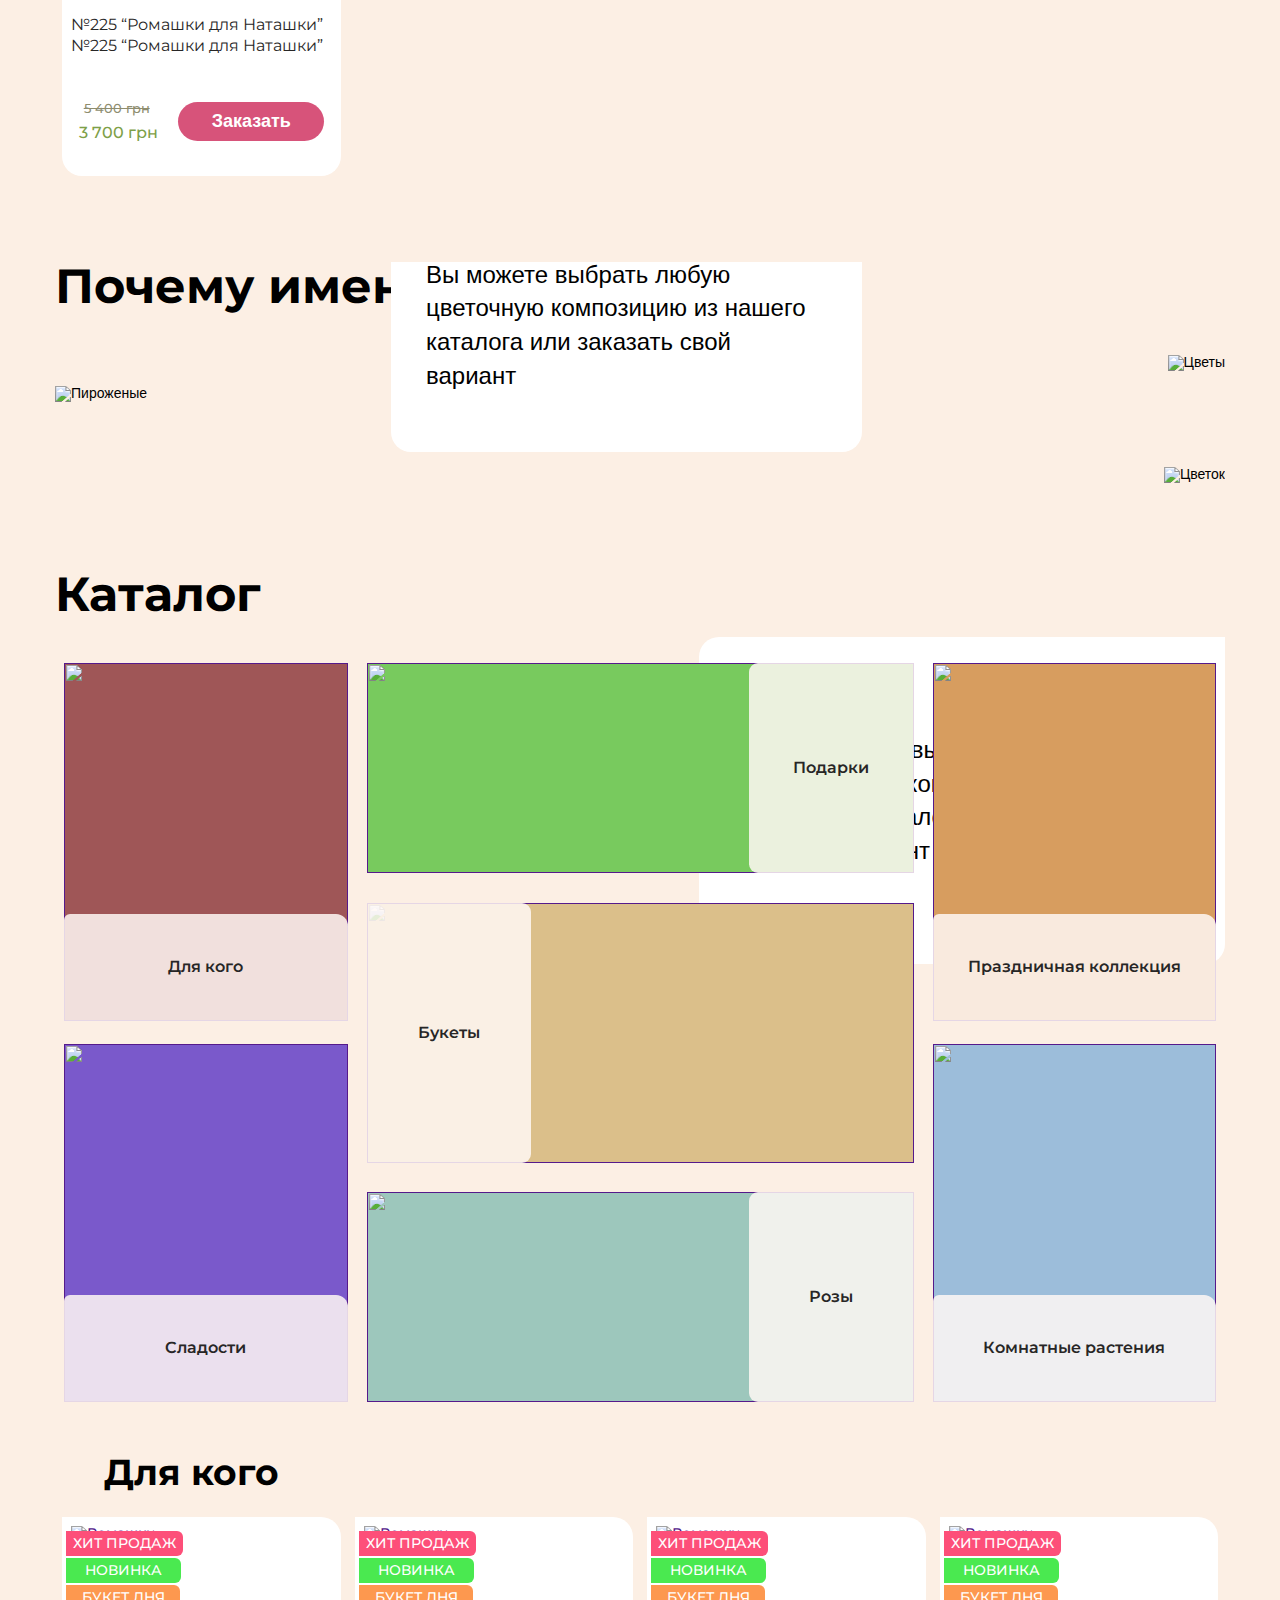
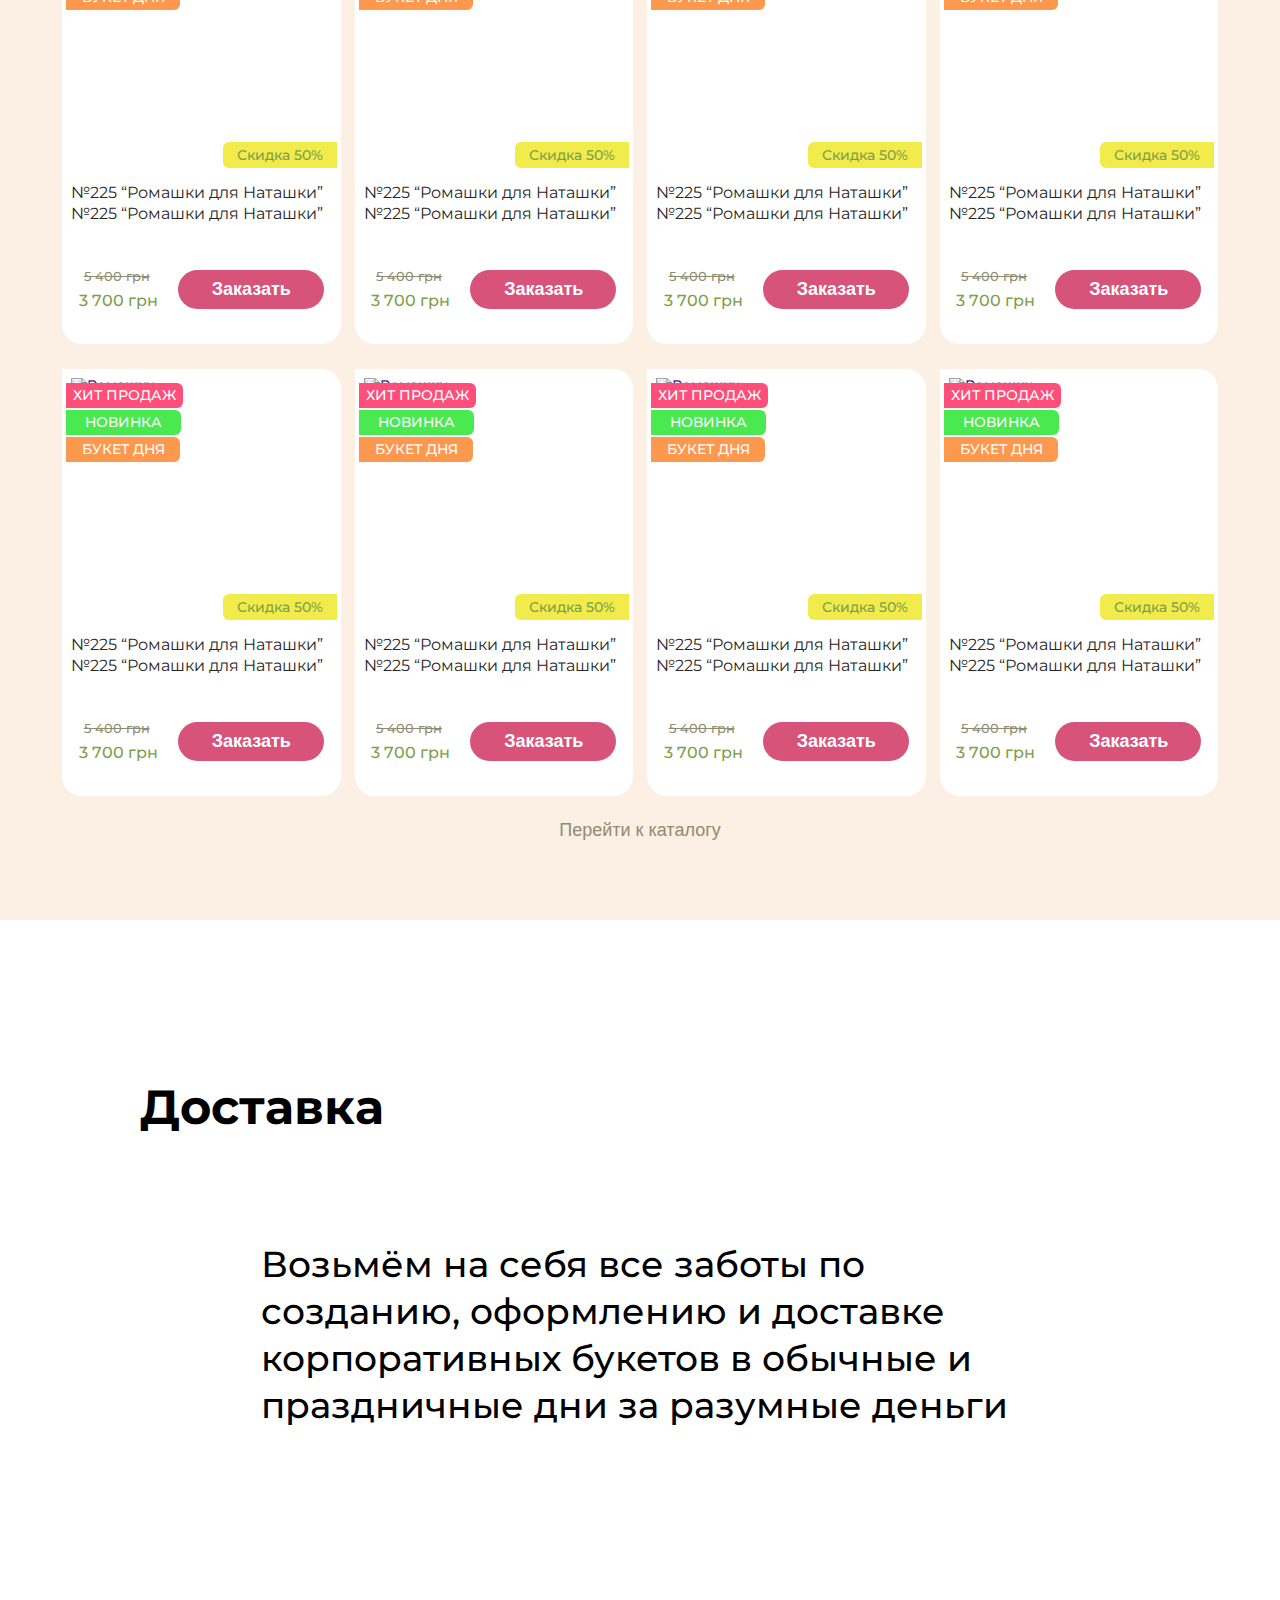
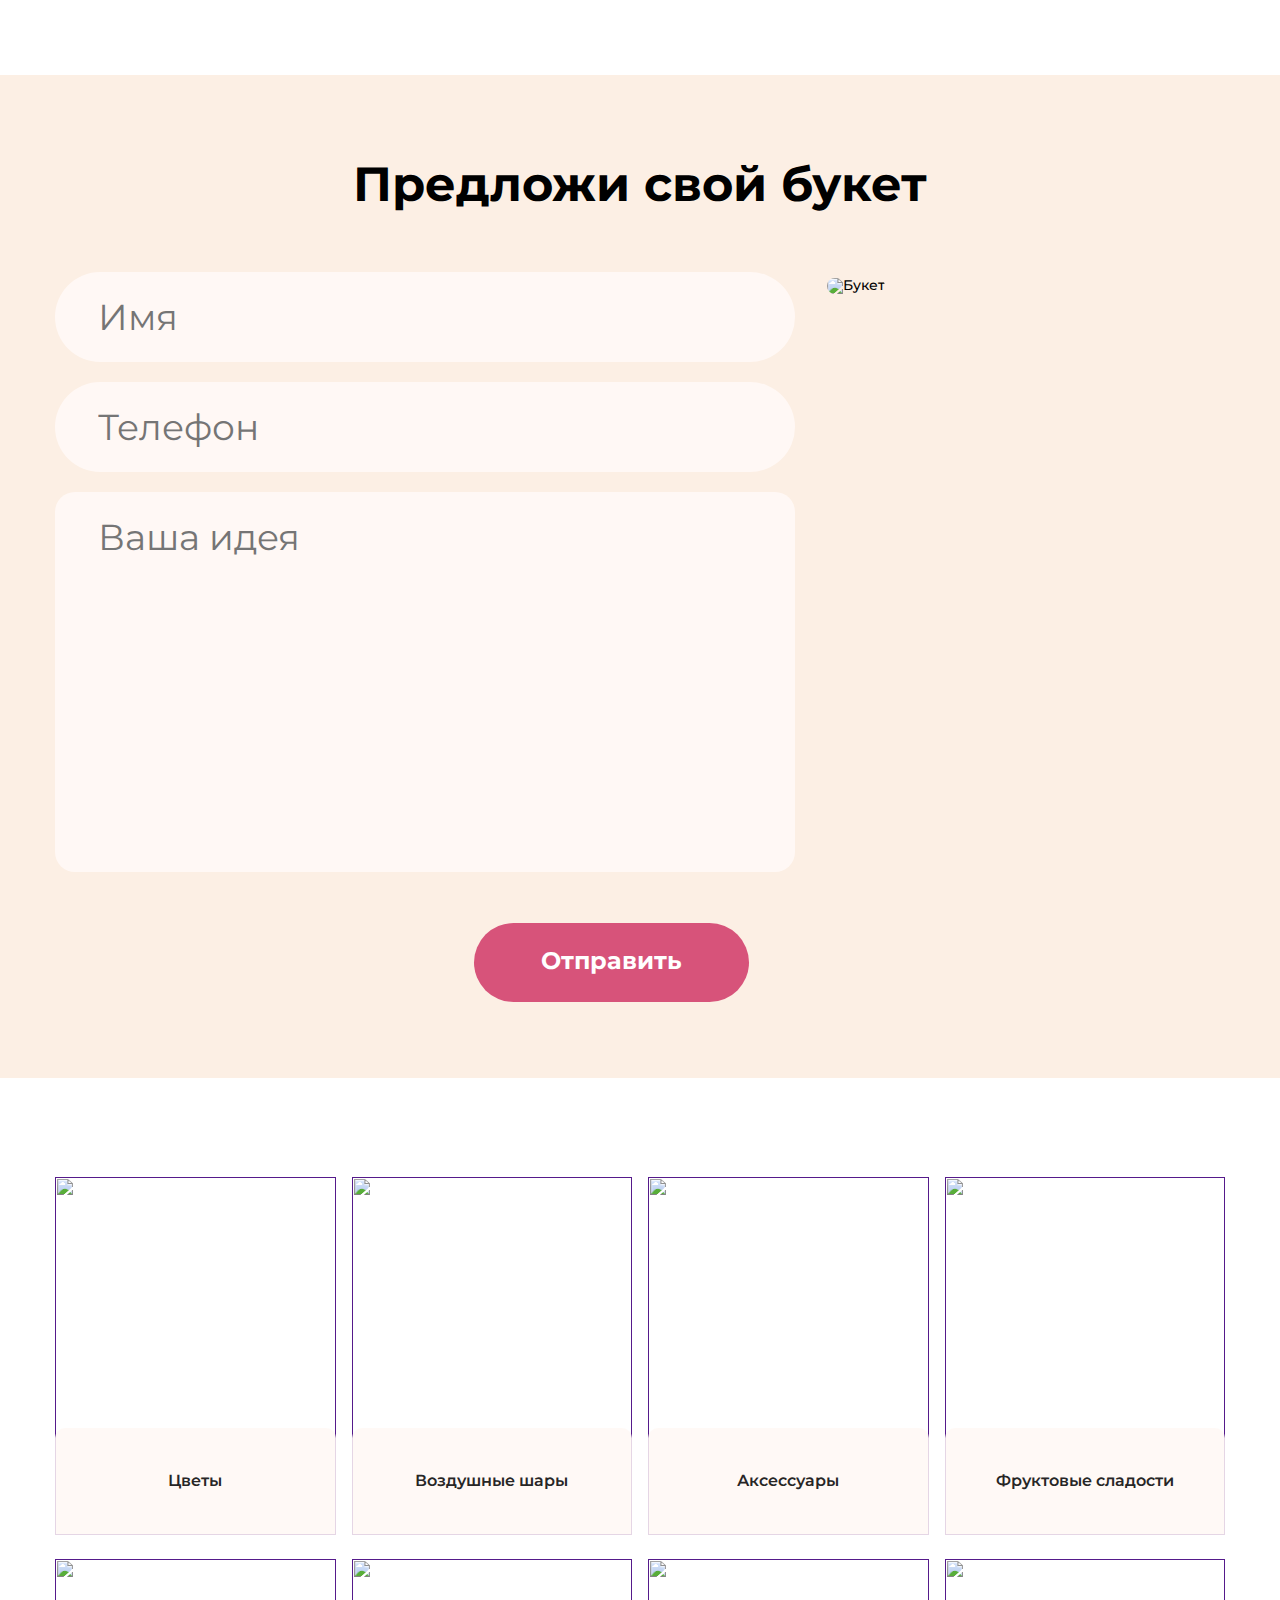
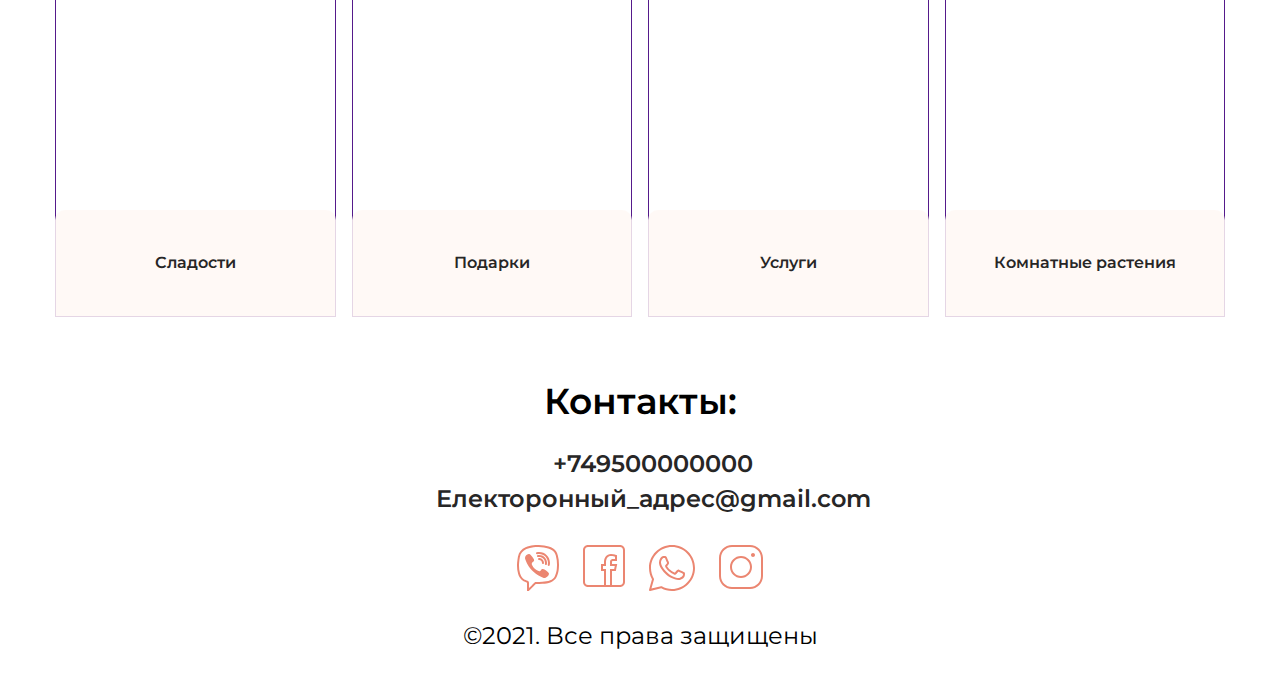
==== commit d994204e: "changes" ====
--- a/index.html
+++ b/index.html
@@ -589,4 +589,4 @@
     <script src="js/slick.min.js"></script>
     <script src="js/script.js"></script>
 </body>
-</html>+</html>
--- a/css/style.css
+++ b/css/style.css
@@ -0,0 +1,3235 @@
+@font-face {
+	font-family: 'Lato Regular';
+	src: url('fonts/Lato/LatoRegular.eot');
+	src: local('☺'), url('fonts/Lato/LatoRegular.woff') format('woff'), 
+	url('fonts/Lato/LatoRegular.ttf') format('truetype'), 
+	url('fonts/Lato/LatoRegular.svg') format('svg');
+	font-weight: 400;
+	font-style: normal;
+}
+
+
+@font-face {
+	font-family: 'Lato Semibold';
+	src: url('fonts/Lato/Lato-Semibold.eot');
+	src: local('☺'), url('fonts/Lato/Lato-Semibold.woff') format('woff'), 
+	url('fonts/Lato/Lato-Semibold.ttf') format('truetype'), 
+	url('fonts/Lato/Lato-Semibold.svg') format('svg');
+	font-weight: 600;
+	font-style: normal;
+}
+
+@font-face {
+	font-family: 'Lato Medium';
+	src: url('fonts/Lato/Lato-Medium.eot');
+	src: local('☺'), url('fonts/Lato/Lato-Medium.woff') format('woff'), 
+	url('fonts/Lato/Lato-Medium.ttf') format('truetype'), 
+	url('fonts/Lato/Lato-Medium.svg') format('svg');
+	font-weight: 500;
+	font-style: normal;
+}
+
+/*Обнуление*/
+*{
+	padding: 0;
+	margin: 0;
+	border: 0; 
+}
+*,*:before,*:after{
+	-moz-box-sizing: border-box;
+	-webkit-box-sizing: border-box;
+	box-sizing: border-box;
+}
+:focus,:active{outline: none;}
+a:focus,a:active{outline: none;}
+nav,footer,header,aside{display: block;}
+html,body{
+	height: 100%;
+	width: 100%;
+	font-size: 100%;
+	line-height: 1;
+	font-size: 14px;
+    
+	-ms-text-size-adjust: 100%;
+	-moz-text-size-adjust: 100%;
+	-webkit-text-size-adjust: 100%;
+}
+input,button,textarea{font-family:inherit;}
+input::-ms-clear{display: none;}
+button{cursor: pointer;}
+button::-moz-focus-inner {padding:0;border:0;}
+a, a:visited{text-decoration: none;}
+a:hover{text-decoration: none;}
+ul li{list-style: none;}
+img{vertical-align: top;}
+h1,h2,h3,h4,h5,h6{font-size:inherit;font-weight: 400;}
+/*--------------------*/
+
+
+body {
+	font-family: "Montserrat", sans-serif;
+	font-weight: 500;
+	overflow-x: hidden;
+}
+
+.none {
+	display: none;
+}
+
+.title {
+	font-size: 48px;
+	font-weight: 700;
+	margin-bottom: 45px;
+}
+
+.site-wrapper {
+	min-height: 100%;
+	display: flex;
+	flex-direction: column;
+}
+
+.main {
+	flex: 1 1 auto;
+	background-color:#FCEFE4;
+	position: relative;
+	overflow: hidden;
+}
+
+.container {
+	max-width: 1210px;
+	margin: 0 auto;
+	padding: 0 20px;
+}
+
+.header {
+	width: 100%;
+	background-color: #FCEFE4;
+	position: fixed;
+	z-index: 50;
+}
+
+.header__container {
+	display: flex;
+	justify-content: space-between;
+	align-items: center;
+	height: 70px;
+}
+
+.header-burger__icon span {
+	width: 25px;
+	background-color: #000;
+	height: 1px;
+	display: block;
+	margin-bottom: 11px;
+}
+
+.header-burger__icon span:last-of-type {
+	margin: 0;
+}
+
+.header__logo {
+	height: 53px;
+	margin-left: 144px;
+}
+
+.header__logo img {
+	width: 100%;
+	height: 100%;
+	object-fit: contain;
+}
+.header__img {
+	width: 100%;
+	height: 100%;
+}
+
+.header__item {
+	width: 46px;
+	height: 46px;
+	margin-top: 6px;
+}
+.header__search, 
+.header__basket {
+	margin-right: 15px;
+}
+
+.header__basket {
+	position: relative;
+}
+
+.header-basket span {
+	font-family: "Lato", sans-serif;
+	font-weight: 700;
+	font-size: 15px;
+	display: flex;
+    justify-content: center;
+    align-items: center;
+    position: absolute;
+    right: 0;
+	bottom: 30px;
+    padding: 0px 9px;
+    width: 18px;
+    height: 18px;
+    border-radius: 100%;
+	background-color: #EB8671;
+	color: #FCEFE4;
+}
+
+
+.header__img path,
+.messangers__link path {
+	width: 100%;
+	height: 100%;
+	fill: #EB8671;
+}
+
+.messangers__link:hover path,
+.header__img:hover path {
+	fill: #DD7059;
+}
+
+.messangers__link:active path,
+.header__img:active path {
+	fill: #FFAB9A;
+}
+
+.header-basket:hover span {
+	background-color: #DD7059;
+}
+
+.header__list {
+	display: flex;
+}
+
+.hero {
+	background-color: #fff;
+}
+
+.hero__bg {
+	background: url('../img/header-bg.png') no-repeat center -70px;
+	background-size: contain;
+	position: absolute;
+	width: 100%;
+	height: 873px;
+	top: 0;
+}
+
+.hero__content {
+	padding-top: 323px;
+	max-width: 708px;
+	padding-bottom: 64px;
+}
+
+.hero__desc {
+	font-family: 'Source Sans Pro', sans-serif;
+	font-size: 24px;
+	margin-bottom: 15px;
+}
+
+.hero__title {
+	font-size: 64px;
+	margin-bottom: 32px;
+	color: #272626;
+	line-height: 1.15em;
+	letter-spacing: 0.1rem;
+}
+
+.hero-basket .hero__content {
+	padding-top: 465px;
+	padding-bottom: 216px;
+}
+
+.hero-basket .hero__bg {
+	background-position: center top;
+}
+
+.hero-basket .hero__title {
+	margin-bottom: 0;
+}
+
+.btn {
+	display: inline-block;
+	padding: 23px 41px 27px 41px;
+	background-color: #D7537A;
+	color: #fff;
+	font-size: 24px;
+	font-weight: 700;
+	border-radius: 40px;
+	position: relative;
+	z-index: 40;
+}
+
+.btn:hover {
+	background-color: #FD4F79;
+}
+
+.btn:active {
+	background-color: #FB7E98;
+}
+
+.goods {
+	background-image: url('../img/petal-goods-01.png'), url('../img/petal-goods-02.png');
+	background-repeat: no-repeat;
+	background-position: left 9%, right 70%;
+	background-color: #FCEFE4;
+	padding: 42px 0 0 0;
+	position: relative;
+	z-index: 20;
+}
+
+.goods-cart {
+	background-image: none;
+}
+
+.goods__list {
+	display: flex;
+	flex-direction: column;
+	padding-bottom: 86px;
+}
+.goods__item {
+	width: calc(25% - 14px);
+    min-height: 427px;
+	background-color: #fff;
+	display: flex;
+	flex-direction: column;
+	padding: 9px;
+	padding-bottom: 0;
+	border-radius: 0 20px 20px 20px;
+	position: relative;
+	margin: 0 7px;
+}
+
+.goods__image {
+	width: 100%;
+	height: 245px;
+	margin-bottom: 12px;
+}
+
+.goods__image img {
+	width: 100%;
+	height: 100%;
+	object-fit: cover;
+	border-radius: 0 10px 0 0;
+}
+.goods__bestseller, 
+.goods__new, 
+.goods__bouquet, 
+.goods__discount {
+	text-transform: uppercase;
+	position: absolute;
+	display: inline-block;
+	border-radius: 0 6px 6px 0;
+	font-size: 14px;
+	color: #fff;
+}
+
+.goods__bestseller {
+	background-color: #FD4F79;
+	top: 14px;
+	line-height: 1.2;
+	padding: 4px 7px;
+	left: 4px;
+}
+
+
+.goods__new {
+	padding: 4px 19px;
+	background-color: #4AE950;
+	line-height: 1.2;
+	top: 41px;
+	left: 4px;
+}
+
+.goods__bouquet {
+	padding: 4px 15px 4px 16px;
+	background-color: #FD984F;
+	line-height: 1.2;
+	top: 68px;
+	left: 4px;
+}
+
+.goods__discount {
+	text-transform: none;
+	color: #7EA048;
+	border-radius: 6px 0 0 6px;
+	background-color: #F1EB4C;
+	line-height: 1.3;
+	padding: 4px 14px;
+	right: 4px;
+	top: 225px;
+}
+
+.basket-body__heading,
+.goods__heading {
+	font-size: 16px;
+	line-height: 1.3;
+	color: #272626;
+	flex: 1 1 auto;
+	
+}
+
+.goods__order {
+	margin-bottom: 35px;
+	justify-content: center;
+	margin-top: 10px;
+	display: flex;
+}
+
+.price span {
+	display: block;
+}
+
+.price__old {
+	margin-left: 5px;
+	color: #8E8D6F;
+	font-size: 13px;
+	text-decoration: line-through;
+	margin-bottom: 10px;
+}
+
+.price__new {
+	color: #7EA048;
+	font-size: 16px;
+}
+
+.goods__btn {
+	font-family: 'Lato Semibold', sans-serif;
+	margin-left: 20px;
+	font-size: 18px;
+	font-weight: 600;
+	padding: 9px 33px 9px 34px;
+}
+
+/*Slick in index.html*/ 
+.goods__slider .slick-track {
+	display: flex;
+}
+
+.goods__slider .slick-list {
+	overflow: hidden;
+}
+
+.goods__slider .slick-dots {
+	display: flex;
+	justify-content: center;
+	margin-left: 17px;
+}
+
+.goods__slider .slick-dots button {
+	margin-right: 18px;
+	margin-top: 40px;
+	font-size: 0;
+	width: 42px;
+	height: 9px;
+	background-color: #DD9EAB;
+	border-radius: 5px;
+}
+
+
+.goods__slider .slick-dots li.slick-active button {
+	background-color: #D7537A;
+}
+
+.why {
+	background: url('../img/petal-why-02.png') no-repeat 6% 37%;
+}
+
+.why__container {
+	display: flex;
+	flex-direction: column;
+}
+
+.why__tree,
+.why__cake,
+.why__flower {
+	position: relative;
+	font-family: 'Lato Medium', sans-serif;
+}
+
+.why__tree {
+	background: url('../img/petal-why-01.png') no-repeat 40% 10%;
+	align-self: flex-end;
+	margin-bottom: 15px;
+}
+
+.why__desc {
+	font-size: 24px;
+	line-height: 1.4;
+	background-color: #fff;
+}
+
+.why__tree .why__desc {
+	max-width: 586px;
+	padding: 68px 49px 69px 51px;
+	position: absolute;
+	bottom: 115px;
+	left: -374px;
+	border-radius: 20px 0 20px 20px;
+}
+
+.why__cake {
+	background: url('../img/petal-why-03.png') no-repeat 99% 73%;
+	margin-bottom: 15px;
+	display: flex;
+}
+
+.why__cake .why__desc {
+	max-width: 471px;
+	padding: 60px 35px;
+	border-radius: 0 20px 20px 20px;
+	position: absolute;
+	bottom: 0;
+	left: 336px;
+}
+
+.why__cake img {
+	margin-bottom: 50px;
+}
+
+.why__flower {
+	background: url('../img/petal-why-04.png') no-repeat 24% 35%;
+	padding-bottom: 87px;
+	align-self: flex-end;
+}
+
+.why__flower .why__desc {
+	max-width: 566px;
+	padding: 96px 83px;
+	border-radius: 20px 0 20px 20px;
+	position: absolute;
+	left: -465px;
+	top: 170px;
+}
+
+.catalog__list {
+	display: grid;
+	padding-bottom: 52px;
+}
+
+.catalog__item {
+	position: relative;
+}
+   
+.catalog__item_1 {
+	background-color: #9F5657;
+	grid-row-start: 1;
+	grid-column-start: 1;
+	grid-row-end: 2;
+	grid-column-end: 2;
+	grid-row: 1;
+}
+.catalog__item_2 {
+	background-color: #7A59CB; 
+	grid-row-start: 2;
+	grid-column-start: 1;
+	grid-row-end: 3;
+	grid-column-end: 2;	
+}
+
+.catalog__item_1,
+.catalog__item_6 {
+	margin-bottom: 23px;
+}
+
+.catalog__item_3 {
+	background-color: #78CA5E; 
+	grid-row-start: 1;
+	grid-column-start: 2;
+	grid-row-end: 2;
+	grid-column-end: 4;
+}
+
+.catalog__item_3 .catalog__text,
+.catalog__item_5 .catalog__text {
+	position: absolute;
+    right: 0;
+	width: 30%;
+	height: 100%;
+    border-radius: 9px 0 0 9px;
+}
+
+.catalog__item_4 {
+	background-color: #DBBF8A; 
+	grid-row-start: 1;
+	grid-column-start: 2;
+	grid-row-end: 3;
+	grid-column-end: 4;
+	position: relative;
+	top: 240px;	
+}
+
+.catalog__item_4 .catalog__text {
+	position: absolute;
+    top: 0;
+    left: 0;
+    width: 30%;
+    border-radius: 0 9px 9px 0;
+}
+
+.catalog__item_5 {
+	background-color: #9DC7BC; 
+	grid-row-start: 2;
+	grid-column-start: 2;
+	grid-row-end: 4;
+	grid-column-end: 4;
+	position: relative;
+    top: 148px;	
+}
+
+.catalog__item_6 {
+	background-color: #D79D5F; 
+	grid-row-start: 1;
+	grid-column-start: 4;
+	grid-row-end: 3;
+	grid-column-end: 5;
+}
+.catalog__item_7 {
+	background-color: #9CBDDA; 
+	grid-row-start: 2;
+	grid-column-start: 4;
+	grid-row-end: 3;
+	grid-column-end: 5;
+}
+
+.catalog__item_1,
+.catalog__item_2,
+.catalog__item_6,
+.catalog__item_7 {
+	margin-left: 9px;
+	margin-right: 9px;
+	height: 358px;
+} 
+
+
+.catalog__item_3,
+.catalog__item_4,
+.catalog__item_5 {
+	height: 210px;
+	margin-left: 10px;
+	margin-right: 10px;
+}
+
+.catalog__item_4 {
+	height: 260px;
+}
+
+.catalog__img {
+	width: 100%;
+	height: 100%;
+	object-fit: cover;
+}
+
+.catalog__item:hover {
+	transform: translateY(-10px);
+	transition-duration: .3s;
+}
+
+.catalog__text {
+	display: flex;
+	flex-direction: column;
+	justify-content: center;
+	width: 100%;
+	min-height: 30%;
+	font-size: 16px;
+	font-weight: 600;
+	background-color: rgba(255, 248, 245, 0.85);
+	color: #272626;
+	position: absolute;
+	bottom: 0;
+	text-align: center;
+	border-radius: 6px 12px 0 0;
+}
+
+.whom,
+.whom__container {
+	background: url('../img/petal-whom-01.png') no-repeat right -2%;
+}
+
+.whom__container {
+	display: flex;
+	flex-direction: column;
+}
+
+.whom__title {
+	margin-bottom: 19px;
+	font-size: 36px;
+	display: flex;
+}
+
+.whom__title::before {
+	content: '';
+	width: 45px;
+	height: 44px;
+	background: url('../img/whom-title.png') no-repeat;
+	margin-right: 4px;
+}
+
+.whom__list {
+	flex-direction: row;
+	flex-wrap: wrap;
+	padding-bottom: 0;
+}
+
+.whom__item {
+	margin-bottom: 25px;
+}
+
+.whom__catalog_link {
+	font-family: 'Lato Medium', sans-serif;
+	font-size: 18px;
+	color: #8E8D6F;
+	margin: 0 auto;
+}
+
+.whom__container::after {
+	content: '';
+	background: url('../img/petal-whom-02.png') no-repeat;
+	display: block;
+	height: 107px;
+	background-position: 308px center;
+}
+
+.delivery {
+	margin-top: -26px;
+	position: relative;
+	background: #fff url('../img/delivery-bg.png') no-repeat;
+	background-size: cover;
+	margin-bottom: 85px;
+}
+
+.delivery__container {
+	display: flex;
+	flex-direction: column;
+}
+
+.delivery__title {
+	margin-left: 85px;
+	padding-top: 163px;
+	margin-bottom: 110px;
+}
+
+.delivery__text {
+	max-width: 759px;
+	font-size: 36px;
+	align-self: center;
+	line-height: 1.3;
+	padding-bottom: 247px;
+}
+
+.bouquet {
+	padding-bottom: 76px;
+}
+
+.bouquet__wrapper {
+	display: flex;
+}
+
+.bouquet__title {
+	text-align: center;
+	margin-bottom: 64px;
+}
+
+.bouquet__form,
+.order__form {
+	display: flex;
+	flex-direction: column;
+	width: calc(66% - 32px);
+	margin-right: 16px;
+	background: url('../img/petal-form-01.png') no-repeat;
+	padding-top: 0px;
+	background-position: 223px top;
+	position: relative;
+}
+
+.bouquet__form_name,
+.bouquet__form_phone,
+.bouquet__form_idea,
+.order__form_name,
+.order__form_phone,
+.order__form_address,
+.question__input,
+.question__textarea {
+	font-size: 36px;
+	padding: 24px 66px 23px 43px;
+	line-height: 1.19em;
+	background-color: #FFF8F5;
+}
+
+.bouquet__form_name,
+.bouquet__form_phone,
+.order__form_name,
+.order__form_phone,
+.order__form_address,
+.question__input {
+	border-radius: 45px;
+}
+
+.btn__hidden_1,
+.btn__hidden_2 {
+	font-size: 0;
+	background-image: url('../img/eye-01.svg');
+	background-repeat: no-repeat;
+	background-size: cover;
+	background-color: transparent;
+	width: 40px;
+	height: 40px;
+	position: absolute;
+	right: 19px;
+	top: 25px;
+} 
+
+.btn__hidden_2 {
+	top: 134px;
+} 
+
+.bouquet__form_phone,
+.order__form_phone,
+.question__input:last-of-type {
+	margin: 20px 0;
+}
+
+.bouquet__form_idea,
+.question__textarea {
+	margin-bottom: 51px;
+	border-radius: 20px;
+	padding-bottom: 0;
+	height: 380px;
+	resize: none;
+}
+
+.cart-description__btn,
+.bouquet__btn,
+.question__btn {
+	width: 275px;
+	margin-left: auto;
+	margin-right: 46px;
+	position: relative;
+}
+
+.bouquet__image {
+	width: 370px;
+	height: 592px;
+	margin-top: 6px;
+	margin-left: 16px;
+}
+
+.bouquet__image img {
+	width: 100%;
+	height: 100%;
+	object-fit: cover;
+	border-radius: 20px;
+}
+
+.bouquet::after {
+	content: '';
+	width: 92px;
+	height: 109px;
+	position: absolute;
+	left: 158px;
+	bottom: -74px;
+	background: url('../img/petal-form-02.png') no-repeat;
+	background-position: left top;
+}
+
+.footer__logo {
+	text-align: center;
+	margin-bottom: 85px;
+}
+
+.footer-menu__list {
+	display: flex;
+	flex-wrap: wrap;
+	margin-right: -8px;
+	margin-left: -8px;
+}
+.footer-menu__item {
+	position: relative;
+	height: 358px;
+	width: calc(25% - 16px);
+	margin-right: 8px;
+	margin-left: 8px;
+	margin-bottom: 24px;
+	overflow: hidden;
+}
+.footer-menu__item:nth-child(4n) {
+	margin-right: 0;
+}
+
+.footer-menu__text {
+	position: absolute;
+	display: flex;
+	align-items: center;
+	justify-content: center;
+	text-align: center;
+	margin: 0;
+	font-weight: normal;
+	font-family: "Montserrat", sans-serif;
+	font-weight: 600;
+	bottom: 0;
+	left: 0;
+	width: 100%;
+	min-height: 30%;
+	background-color: rgba(255, 248, 245, 0.85);
+	border-radius: 10px 10px 0 0;
+}
+
+.catalog__item_1 .catalog__text::after,
+.catalog__item_1 .catalog__text::before,
+.catalog__item_2 .catalog__text::after,
+.catalog__item_2 .catalog__text::before,
+.catalog__item_3 .catalog__text::after,
+.catalog__item_3 .catalog__text::before,
+.catalog__item_4 .catalog__text::after,
+.catalog__item_4 .catalog__text::before,
+.catalog__item_5 .catalog__text::after,
+.catalog__item_5 .catalog__text::before,
+.catalog__item_6 .catalog__text::after,
+.catalog__item_6 .catalog__text::before,
+.catalog__item_7 .catalog__text::after,
+.catalog__item_7 .catalog__text::before,
+.footer-menu__text::after,
+.footer-menu__text::before {
+	position: absolute;
+	content: "";
+	background-image: url('../img/gold-item.png');
+	background-repeat: no-repeat;
+	background-size: contain;
+	width: 100%;
+	height: 90%;
+	top: 5%;
+	left: 8px;
+}
+
+.catalog__item_3 .catalog__text::after,
+.catalog__item_3 .catalog__text::before,
+.catalog__item_4 .catalog__text::after,
+.catalog__item_4 .catalog__text::before,
+.catalog__item_5 .catalog__text::after,
+.catalog__item_5 .catalog__text::before {
+	background-image: url('../img/gold-item-2.png');
+	width: 90%;
+	height: 90%;
+}
+
+.catalog__item_3 .catalog__text::before,
+.catalog__item_4 .catalog__text::before,
+.catalog__item_5 .catalog__text::before {
+	transform: scaleY(-1);
+}
+
+.catalog__item_1 .catalog__text::before,
+.catalog__item_2 .catalog__text::before,
+.catalog__item_6 .catalog__text::before,
+.catalog__item_7 .catalog__text::before,
+.footer-menu__text::before {
+	transform: scaleX(-1);
+	left: -5px;
+	top: 5%;
+}
+
+.footer-contacts {
+	text-align: center;
+}
+
+.footer-contacts__title {
+	font-size: 36px;
+    font-weight: 600;
+    padding-top: 42px;
+	margin-bottom: 32px;
+}
+
+.filter__title,
+.footer-contacts__phone,
+.footer-contacts__email {
+	display: block;
+	font-size: 24px;
+	font-weight: 600;
+	color: #272626;
+}
+
+.footer-contacts__phone {
+	margin-bottom: 10px;
+}
+
+.footer-contacts__phone:hover,
+.footer-contacts__email:hover {
+	color: #DD7059;
+}
+
+.footer-contacts__phone:active,
+.footer-contacts__email:active {
+	color: #ED9583;
+}
+
+.footer-contacts__email {
+	margin-bottom: 34px;
+}
+
+.footer-contacts__phone::before {
+	content: '';
+	width: 21px;
+	height: 21px;
+	display: inline-block;
+	background: url('../img/phone.svg') no-repeat;
+}
+
+.footer-contacts__email::before {
+	content: '';
+	width: 21px;
+	height: 21px;
+	display: inline-block;
+	background: url('../img/mail.svg') no-repeat;
+}
+
+.footer-contacts__phone::before,
+.footer-contacts__email::before {
+	margin-right: 5px;
+}
+
+.messangers {
+	margin-bottom: 31px;
+}
+
+.messangers__list {
+	display: flex;
+	justify-content: center;
+}
+
+.messangers__item:not(:last-child) {
+	margin-right: 24px;
+}
+
+.footer-copyright {
+	font-size: 24px;
+	font-weight: 400;
+	padding-bottom: 50px;
+}
+
+.basket {
+	position: relative;
+	z-index: 20;
+	padding-top: 31px;
+}
+
+.basket__list {
+	padding-bottom: 80px;
+}
+
+.basket__item,
+.basket__middle,
+.basket__right,
+.sum__item,
+.order__links {
+	display: flex;
+}
+
+.basket__item:not(:last-child) {
+	margin-bottom: 32px;
+}
+
+.basket__middle,
+.basket__right {
+	flex-direction: column;
+}
+
+.basket__right {
+	margin-left: auto;
+}
+.basket__left {
+	width: 331px;
+	height: 330px;
+	margin-right: 26px;
+}
+
+.basket__left img {
+	width: 100%;
+	height: 100%;
+	object-fit: cover;
+}
+
+.basket__top,
+.basket__right,
+.sum__item {
+	justify-content: space-between;
+}
+
+.basket__right svg{
+	align-self: flex-end;
+}
+.basket__right path {
+	display: block;
+	fill: #272626;
+}
+
+.basket__heading {
+	font-size: 36px;
+	flex: 1 1 auto;
+	max-width: 600px;
+}
+
+.basket__price,
+.sum__item {
+	font-family: 'Lato Medium', sans-serif;
+}
+
+.basket__price_old {
+	font-size: 18px;
+	margin-bottom: 21px;
+}
+
+.basket__price_new {
+	font-size: 30px;
+}
+
+.counter {
+	font-family: "Lato", sans-serif;
+	width: 175px;
+	padding: 21px 0;
+	background-color: #fff;
+	border-radius: 55px;
+}
+
+.counter__count {
+	font-size: 36px;
+	text-align: center;
+	width: 96px;
+	padding: 0 16px;
+	margin-left: 5px;
+	background-color: #fff;
+	color: #272626;
+}
+
+.counter__increment,
+.counter__decrement {
+	display: inline-block;
+	width: 28px;
+	height: 28px;
+	position: relative;
+	cursor: pointer;
+}
+
+.counter__decrement span,
+.counter__increment span:first-child,
+.counter__increment span:last-child {
+	position: absolute;
+	display: inline-block;
+	background-color: #000;
+}
+
+.counter__decrement span,
+.counter__increment span:first-child {
+	top: 45%;
+	width: 100%;
+	height: 2px;
+}
+.counter__increment span:last-child {
+	left: 45%;	
+	width: 2px;
+	height: 100%;
+}
+
+.counter__decrement span {
+	margin-left: 10px;
+}
+
+.order__title,
+.sum__title {
+	font-weight: 600;
+	text-align: center;
+	margin-bottom: 50px;
+}
+
+.sum__list {
+	padding-bottom: 83px;
+}
+
+.sum__item:not(:last-child) {
+	margin-bottom: 26px;
+}
+
+.sum__item:nth-child(3) {
+	justify-content: start;
+}
+
+.sum__item:nth-child(3) .sum-radiobuttons {
+	margin-left: auto;
+}
+
+.sum__item p, 
+.sum__delivery {
+	font-size: 24px;
+}
+
+.sum__delivery {
+	flex-direction: column;
+    display: flex;
+    margin-left: 10px;
+}
+
+.text,
+.order__links,
+.sum__item span {
+	font-size: 18px;
+}
+
+.sum__delivery span {
+	font-size: 24px;
+}
+
+.sum__item:nth-child(5) span {
+	font-size: 24px;
+	color: #7EA048;
+}
+
+.sum-radiobuttons__input,
+.filter-radiobuttons__input {
+    display: none;
+}
+
+.order__container {
+	background-image: url('../img/petal-why-02.png'), url('../img/petal-why-02.png');
+	background-repeat: no-repeat;
+	background-position: 144px top, right 380px;
+}
+
+.order__form {
+	background: none;
+	width: 66%;
+	margin: 0 auto;
+	padding-bottom: 80px;
+}
+
+.order__title {
+	margin-bottom: 47px;
+}
+
+.order__links {
+	font-family: 'Lato Medium', sans-serif;
+    color: #272626;
+    margin-bottom: 35px;
+    width: 66%;
+    margin-left: auto;
+    margin-right: auto;
+    justify-content: space-around;
+}
+
+.order__link {
+	color: #8E8D6F;
+}
+.order__link_active {
+	color: #272626;
+	border-bottom: 1px solid #272626;
+}
+
+.order__btn {
+	font-family: 'Lato Semibold', sans-serif;
+    align-self: center;
+    padding: 23px 45px 22px 46px;
+    margin-top: 52px;
+}
+
+.catalog-content {
+	position: relative;
+	z-index: 30;
+	padding-top: 31px;
+}
+
+.catalog-content__container {
+	display: grid;
+	width: 100%;
+	gap: 11px;
+	grid-template-columns: repeat(4, 1fr);
+}
+
+.catalog-content__list {
+	grid-column: 3 span;
+	display: grid;
+	column-gap: 11px;
+    row-gap: 20px;
+	grid-template-columns: repeat(3, 1fr);
+	padding-bottom: 80px;
+}
+
+.catalog-content__item {
+	width: 100%;
+}
+
+.filter-radiobuttons label {
+	display: flex;
+	align-items: center;
+	margin-bottom: 4px;
+}
+
+.input {
+	position: absolute;
+	opacity: 0;
+}
+
+.sum-radiobuttons label {
+	display: flex;
+    justify-content: flex-end;
+    align-items: center;
+}
+.indicator {
+	position: relative;
+    display: block;
+    width: 14px;
+    height: 14px;
+    border-radius: 100%;
+    border: 0.2px solid #000;
+    cursor: pointer;
+    margin-right: 5px;
+    background-color: #fff;
+} 
+
+.sum-radiobuttons__indicator {
+	width: 22px;
+	height: 22px;
+}
+.indicator::after {
+	content: '';
+	position: absolute;
+	width: 8px;
+	height: 8px;
+	background-color: #FD4F79;
+	display: none;
+	border-radius: 100%;
+    top: 2px;
+    left: 2px;
+}
+
+.sum-radiobuttons__indicator::after {
+	width: 70%;
+	height: 70%;
+	position: absolute;
+	left: 3px;
+	top: 3px;
+}
+
+.sum__delivery {
+	align-self: center;
+}
+
+.input:checked + .indicator {
+	border-color: #FD4F79;
+}
+.input:checked ~ .text {
+	color: #FD4F79;
+}
+.input:checked + .indicator::after {
+	display: inline-block;
+}
+
+.hero-catalog .hero__content {
+	padding-top: 470px;
+	padding-bottom: 15px;
+}
+
+.path {
+	color: #8E8D6F;
+	font-size: 18px;
+	font-weight: 600;
+}
+
+.hero-catalog .hero__title {
+	font-size: 58px;
+	margin-bottom: 182px;
+}
+
+.filter {
+	max-width: 287px;
+}
+
+.filter__title {
+	margin-bottom: 9px;
+}
+
+.filter__items {
+	padding: 11px 0 33px 17px;
+	background-color: #fff;
+	border-radius: 0 0 15px 15px;
+}
+.filter__item:nth-child(2) {
+	margin-top: 11px;
+	margin-bottom: 24px;
+}
+
+.filter-radiobuttons__text {
+	font-family: 'Lato Regular', sans-serif;
+	font-size: 18px;
+}
+
+.range__title {
+	font-size: 16px;
+	font-weight: 600;
+	margin-top: 10px;
+	margin-bottom: 23px;
+}
+
+.range__footer {
+	display: flex;
+	align-items: center;
+	justify-content: space-between;
+}
+
+.range__btn {
+	font-family: 'Lato Semibold', sans-serif;
+	font-size: 12px;
+    padding: 9px 19px;
+    color: #fff;
+    font-weight: 700;
+    border-radius: 40px;
+    position: relative;
+    z-index: 40;
+}
+
+.range__price {
+	font-size: 10px;
+	color: #8E8D6F;
+}
+
+/* Range Slider*/
+.range__slider {
+	position: relative;
+	margin-bottom: 27px;
+}
+
+.noUi-origin .noUi-handle {
+	position: absolute;
+    width: 11px;
+    height: 11px;
+    top: -5px;
+	right: -5px;
+	border-radius: 100%;
+	background-color: #D7537A;
+	box-shadow: none;
+	border: none;
+}
+
+.noUi-handle::before,
+.noUi-handle::after {
+	display: none;
+}
+.noUi-connect {
+	background-color: #000;
+}
+.noUi-target {
+	border: none;
+	box-shadow: none;
+	background-color: #D7537A;
+	border-radius: 100%;
+	height: 2px;
+}
+/**/
+
+.hero-cart .hero__content {
+	max-width: 814px;
+    padding-top: 376px;
+    padding-bottom: 12px;
+}
+
+.hero-cart .hero__title {
+	margin-bottom: 207px;
+}
+
+.cart__row {
+	display: flex;
+}
+.cart__description {
+	position: relative;
+}
+.cart__images {
+	max-width: 459px;
+	margin-right: 21px;
+
+}
+.cart-description__hot {
+	display: flex;
+	width: 289px;
+	flex-wrap: wrap;
+	margin-bottom: 18px;
+}
+.cart-description__bestseller,
+.cart-description__new,
+.cart-description__bouquet,
+.cart-description__discount {
+	display: inline-block;
+    position: static;
+    border-radius: 6px;
+    padding: 7px 13px;
+    width: 130px;
+    text-align: center;
+	
+}
+
+.cart-description__bestseller,
+.cart-description__new {
+	margin-right: 29px;
+}
+
+.cart-description__bestseller,
+.cart-description__discount {
+	margin-bottom: 5px;
+}
+
+.cart-description__status {
+	display: flex;
+}
+
+.cart-description__feedback,
+.cart-description__available {
+	font-weight: 600;
+	font-size: 18px;
+}
+.cart-description__feedback {
+	flex-basis: 157px;
+	color: #8E8D6F;	
+}
+
+.cart-description__available {
+	color: #7EA048;
+}
+
+.cart__container {
+	padding-top: 28px;
+	padding-bottom: 38px;
+}
+.cart__description {
+	max-width: 690px;
+}
+.cart-images__list {
+	margin-bottom: 14px;
+	position: relative;
+	z-index: 5;
+}
+.cart-images__item {
+	width: 100%;
+	height: 459px;
+}
+.cart-images__item img {
+	width: 100%;
+	height: 100%;
+	position: relative;
+	z-index: 20;
+}
+
+.cart__item img {
+	width: 100%;
+	height: 100%;
+	border-radius: 100%;
+}
+.cart-image__item img {
+	display: block;
+	width: 100%;
+	height: 100%;
+	object-fit: cover;
+}
+.cart__list {
+	display: flex;
+}
+.cart__item {
+	width: 82px;
+	height: 82px;
+	margin: 0 8px;
+	cursor: pointer;
+}
+.cart-description__category {
+	margin-bottom: 64px;
+}
+.cart-description__buy {
+	display: flex;
+	flex-wrap: wrap;
+	align-items: center;
+}
+
+.cart-description__counter .counter__increment,
+.cart-description__counter .counter__decrement {
+	width: 19px;
+	height: 19px;
+}
+.cart-description__counter .counter__count {
+	font-size: 24px;
+    width: 62px;
+    margin-left: 13px;
+    margin-right: 6px;
+	padding: 0;
+}
+.cart-description__reason {
+	margin-bottom: 10px;
+	margin-top: 17px;
+}
+.cart-description__reason-title,
+.cart-description__whom-title {
+	font-weight: 600;
+	font-size: 20px;
+	margin-bottom: 13px;
+}
+.cart-description__reason-text,
+.cart-description__whom-text {
+	font-family: 'Lato Medium', sans-serif;
+	font-size: 18px;
+}
+.cart-description__counter {
+	flex: 0 0 139px;
+	padding: 24px 0;
+}
+.cart-description__btn {
+	font-family: "Lato", sans-serif;
+	font-weight: 700;
+	flex: 0 1 275px;
+	margin-right: 0;
+}
+
+.cart-description__price {
+	margin-top: 10px;
+	margin-left: 15px;
+}
+
+.cart-description__price .price__old {
+	font-family: 'Lato Medium', sans-serif;
+	font-size: 18px;
+	margin-bottom: 16px;
+}
+
+.cart-description__price .price__new {
+	font-size: 24px;
+}
+
+.cart-description__title {
+	font-weight: 600;
+	font-size: 24px;
+	margin-top: 31px;
+	margin-bottom: 27px;
+}
+
+.cart-description__text {
+	font-family: 'Lato Medium', sans-serif;
+	font-size: 18px;
+	line-height: 1.2;
+}
+
+/*Slider in cart.html*/
+
+.cart-images__list .slick-track,
+.cart__slider .slick-track {
+	display: flex;
+}
+.cart-images__list .slick-list,
+.cart__slider .slick-list {
+	overflow: hidden;
+}
+.cart-images__list .slick-slide,
+.cart__slider .slick-slide {
+	display: block;
+}
+.cart__slider .slick-next,
+.cart__slider .slick-prev {
+	width: 34px;
+	height: 34px;
+	font-size: 0;
+	transform: translate(0, 50%);
+	background: transparent;
+}
+
+.cart__slider .slick-next::before,
+.cart__slider .slick-prev::before {
+	content: '';
+	display: block;
+	background: url('../img/slider-arrow.svg') no-repeat center;
+	width: 100%;
+	height: 100%;
+}
+
+.cart__slider .slick-next::before {
+	transform: scaleX(-1);
+}
+
+.cart-feedback__title {
+	font-size: 24px;
+	font-weight: 600;
+	margin-top: 34px;
+	margin-bottom: 26px;
+}
+
+.cart-feedback__item {
+	font-family: 'Lato Medium', sans-serif;
+}
+
+.cart-feedback__author {
+	font-size: 20px;
+	color: #D7537A;
+	margin-bottom: 8px;
+}
+
+.cart-feedback__text {
+	font-size: 18px;
+	padding-left: 47px;
+	line-height: 1.4;
+}
+
+.user {
+	padding-top: 88px;
+}
+.user__container {
+	display: flex;
+}
+
+.user-nav {
+	border-radius: 20px;
+	background-color: #FFF6F2;
+	padding: 27px;
+	padding-right: 73px;
+	margin-right: 47px;
+	height: 100%;
+}
+
+.user-nav__item:not(:last-child) {
+	margin-bottom: 22px;
+}
+.user-nav__item:last-child {
+	margin-top: 72px;
+}
+.user-nav__link,
+.user-nav__exit,
+.user__input {
+	font-family: 'Lato Regular', sans-serif;
+	font-size: 18px;
+	color: #8E8D6F;
+}
+
+.user-nav__link_active {
+	color: #272626;
+	border-bottom: 1px solid #272626;
+}
+
+.user-nav__exit {
+	color: #D7537A;
+	display: block;
+}
+
+.user__main {
+	flex: 0 1 826px;
+	padding-bottom: 80px;
+}
+
+.user__path {
+	margin-bottom: 16px;
+}
+
+.user__title {
+	font-weight: 600;
+	font-size: 36px;
+}
+
+.user-form__item {
+	display: flex;
+}
+
+.user-form__item:not(:last-child) {
+	margin-bottom: 12px;
+}
+.user__input {
+	padding: 5px 0 4px 14px;
+	border-radius: 17px;
+	width: 100%;
+	max-width: 694px;
+}
+.user-form__text {
+	font-size: 24px;
+	line-height: 1.2;
+	flex: 0 0 110px;
+	margin-right: 9px;
+}
+
+.user-address__item:not(:last-child),
+.user-contacts__item:not(:last-child) {
+	margin-bottom: 15px;
+}
+.user-address__input,
+.user-contacts__input {
+	margin-top: 15px;
+}
+.user-address__text,
+.user-contacts__text {
+	font-family: 'Lato Medium', sans-serif;
+	font-size: 18px;
+}
+.user-contacts__title {
+	margin-top: 30px;
+}
+
+.user__btn {
+	font-family: 'Lato Semibold', sans-serif;
+	font-size: 24px;
+	padding: 22px 78px;
+	margin-top: 40px;
+}
+
+.user-feedback__title {
+	font-size: 24px;
+	margin-bottom: 20px;
+}
+
+.user-feedback__author {
+	font-size: 20px;
+	font-weight: 500;
+	color: #D7537A;
+	margin-bottom: 10px;
+}
+
+.user-feedback__item {
+	display: flex;
+	flex-direction: column;
+}
+
+.user-feedback__item:not(:last-child) {
+	margin-bottom: 52px;
+}
+
+.user-feedback__text {
+	padding-left: 33px;
+}
+
+.user-feedback__time {
+	font-family: 'Lato Regular', sans-serif;
+	font-size: 14px;
+	margin-left: auto;
+	margin-top: 5px;
+}
+
+.user-viewed__item:not(:last-child) {
+	margin-bottom: 30px;
+}
+
+.user-viewed__image {
+    width: 250px;
+    height: 249px;
+}
+
+.user-viewed__body,
+.user-viewed__item,
+.user-viewed__reason,
+.user-viewed__whom,
+.user-viewed__price {
+	display: flex;
+}
+
+.user-viewed__body {
+	flex-direction: column;
+	margin-left: 9px;
+}
+
+.user-viewed__body-title {
+	font-size: 24px;
+	font-weight: 500;
+}
+
+.user-viewed__header {
+	display: flex;
+	justify-content: space-between;
+	margin-bottom: auto;
+}
+.user__delete {
+	background: url('../img/delete-min.svg') no-repeat;
+	background-size: contain;
+	flex: 0 0 37px;
+	height: 37px;
+}
+
+.user-viewed__reason-title,
+.user-viewed__whom-title {
+	margin-bottom: 0;
+}
+
+.user-viewed__reason-title,
+.user-viewed__whom-title {
+	font-size: 20px;
+	font-weight: 600;
+	margin-right: 8px;
+}
+
+.user-viewed__reason-text,
+.user-viewed__whom-text {
+	align-items: center;
+	font-family: 'Lato Regular', sans-serif;
+	font-size: 18px;
+	line-height: 1.4;
+}
+.user-viewed__reason {
+	margin-bottom: 5px;
+	margin-top: 20px;
+}
+
+.user-viewed__price {
+	margin-top: auto;
+}
+.user-viewed__price .price__old,
+.user-viewed__price .price__new {
+	font-family: 'Lato Regular', sans-serif;
+}
+
+.user-viewed__price .price__old {
+	font-size: 18px;
+	flex: 0 1 205px;
+}
+
+.user-viewed__price .price__new {
+	font-size: 24px;
+}
+
+.hero-register .hero__bg,
+.hero-auth .hero__bg {
+	background-position: center top;
+	background-size: cover;
+}
+.hero-register__container {
+	padding-bottom: 34px;
+}
+
+.register,
+.auth {
+	margin: 305px auto 34px auto;
+	max-width: 326px;
+	position: relative;
+	height: 417px;
+	background-color: #FFF0E4;
+	border-radius: 10px;
+	padding: 34px 0;
+}
+
+.register__form,
+.auth__form {
+	padding: 0 11px;
+}
+
+.register__question,
+.auth__question {
+	margin-bottom: 21px;
+	text-align: center;
+	font-family: 'Lato Regular', sans-serif;
+	font-size: 12px;
+}
+
+.register__link,
+.auth__link {
+	color: #FD4F79;
+	margin-left: 6px;
+	border-bottom: 1px solid #FD4F79;
+}
+
+.register__title,
+.auth__title {
+	font-weight: 700;
+	font-size: 18px;
+	text-align: center;
+	margin-bottom: 24px;
+}
+
+.register__input,
+.auth__input {
+	width: 100%;
+	border-radius: 17px;
+	font-family: 'Lato Regular', sans-serif;
+	font-size: 15px;
+	padding: 14px 36px 13px 19px;
+	margin-bottom: 9px;
+}
+.register__btn,
+.auth__btn {
+	font-family: 'Lato Semibold', sans-serif;
+	font-size: 16px;
+	margin: 11px auto 0 auto;
+	padding: 11px 24px 10px 25px;
+	display: block;
+}
+
+.btn-register__hidden,
+.btn-auth__hidden {
+	font-size: 0;
+	background-image: url('../img/eye-min.svg');
+	background-repeat: no-repeat;
+	background-size: cover;
+	background-color: transparent;
+	width: 13px;
+	height: 13px;
+	position: absolute;
+	right: 25px;
+	bottom: 115px;
+}
+
+.auth {
+	height: 300px;
+}
+
+.auth__btn {
+	padding: 11px 76px 10px 77px;
+}
+
+.btn-auth__hidden {
+	bottom: 105px;
+}
+
+.contacts {
+	position: relative;
+	z-index: 30;
+}
+
+.contacts__container {
+	display: flex;
+	padding: 14px;
+	padding-right: 0;
+	background-color: #fff;
+	border-radius: 20px;
+	margin-top: 34px;
+	margin-bottom: 80px;
+}
+
+.contacts__info {
+	padding-right: 108px;
+}
+.contacts__map {
+	width: 75%;
+	height: 480px;
+	margin-right: 53px;
+	display: block;
+}
+
+.contacts__call-us {
+	margin-bottom: 26px;
+}
+.call-us,
+.find-us {
+	position: relative;
+}
+
+.call-us {
+	margin-top: 32px;
+}
+
+.call-us__title,
+.find-us__title {
+	font-size: 36px;
+	margin-bottom: 16px;
+}
+
+.call-us__tel,
+.call-us__email,
+.messangers__text,
+.find-us__address,
+.find-us__worktime {
+	font-family: 'Lato Medium';
+	font-size: 18px;
+}
+
+.call-us__tel,
+.call-us__email,
+.find-us__address,
+.find-us__text {
+	color: #272626;
+	display: block;
+	margin-left: 22px;
+}
+
+.call-us__email {
+	margin-top: 12px;
+	margin-bottom: 16px;
+}
+
+.call-us__item:first-of-type:before,
+.call-us__email::before,
+.find-us__address::before,
+.find-us__text::before {
+	content: '';
+	background: url('../img/phone.svg') no-repeat center;
+	background-size: contain;
+	width: 15px;
+	height: 15px;
+	position: absolute;
+    left: 0;
+	display: inline-block;
+}
+
+.call-us__email::before {
+	background-image: url('../img/mail.svg');
+}
+
+.call-us__messangers,
+.call-us__messangers .messangers__list {
+	align-items: center;
+}
+
+.call-us__messangers {
+	display: flex;
+}
+
+.messangers__text {
+	margin-right: 7px;
+}
+
+.find-us__address {
+	font-style: normal;
+	margin-bottom: 12px;
+}
+
+.find-us__address::before {
+	background-image: url('../img/map.svg');
+}
+
+.find-us__worktime {
+	display: flex;
+}
+
+.find-us__text {
+	margin-right: 3px;
+}
+
+.find-us__text::before {
+	background-image: url('../img/clock.svg');
+}
+
+.hero-contacts .hero__content {
+	padding-top: 465px;
+	padding-bottom: 12px;
+}
+
+.hero-contacts .hero__title {
+	margin-bottom: 187px;
+}
+
+.question__title {
+	text-align: center;
+}
+.question__form {
+	margin: 0 auto;
+}
+
+.question__form {
+	display: flex;
+	flex-direction: column;
+	max-width: 770px;
+	padding-bottom: 80px;
+}
+
+.question__btn {
+	margin: 0 auto;
+}
+@media screen and (max-width: 1116px) {
+	.goods__order {
+		flex-direction: column;
+		align-items: center;
+		text-align: center;
+	}
+	.goods__btn {
+		margin: 10px 0 0 0;
+	}
+}
+
+@media screen and (max-width: 991px) {
+	.why__tree .why__desc {
+		left: -160px;
+	}
+	.why__cake .why__desc {
+		left: 250px;
+	}
+	.why__flower .why__desc {
+		left: -210px;
+	}
+	.cart-description__bestseller, 
+	.cart-description__new {
+		margin-right: 6px;
+	}
+}
+
+@media screen and (max-width: 768px) {
+	.goods,
+	.why,
+	.why__tree,
+	.why__cake,
+	.why__flower,
+	.whom,
+	.whom__container,
+	.whom__catalog_link::after,
+	.bouquet__form,
+	.bouquet::after {
+		background: none;
+	}
+	.whom__catalog_link::after {
+		display: none;
+	}
+	.whom__catalog_link {
+		padding-bottom: 25px;
+	}
+	.title {
+		font-size: 24px;
+		text-align: center;
+	}
+	.btn {
+		font-size: 16px;
+	}
+	.btn__hidden_1,
+	.btn__hidden_2 {
+		width: 30px;
+		height: 30px;
+	}
+	.btn__hidden_1 {
+		top: 4px;
+	} 
+	.btn__hidden_2 {
+		top: 64px;
+	} 
+	.header__container {
+		height: 50px;
+	}
+	.header__logo {
+		margin-left: 0;
+	}
+	.header__item {
+		width: 36px;
+		height: 36px;
+	}
+	.header-burger__icon span {
+		margin-bottom: 8px;
+	} 
+	.header-basket span {
+		right: 0;
+		bottom: 24px;
+		padding: 5px 2px;
+		width: 14px;
+		height: 14px;
+		font-size: 9px;
+	}
+	.hero__title {
+		text-align: left;
+		font-size: 36px;
+	}
+	.hero__bg {
+		background-position: center top;
+	}
+	.hero-basket .hero__bg {
+		background-position: center 50px;
+	}
+	.hero__content {
+		max-width: 402px;
+		padding-top: 252px;
+	}
+	.hero-basket .hero__content {
+		padding-top: 260px;
+		padding-bottom: 116px;
+	}
+	.hero-cart .hero__content,
+	.hero-catalog .hero__content,
+	.hero-contacts .hero__content {
+		padding-top: 270px;
+		padding-bottom: 15px;
+	}
+	.hero-cart .hero__title,
+	.hero-catalog .hero__title,
+	.hero-contacts .hero__title {
+		font-size: 36px;
+		margin-bottom: 128px;
+	}
+	.hero-catalog .hero__content {
+		padding-top: 231px;
+	}
+	.hero-cart .hero__path,
+	.hero-catalog .hero__path,
+	.hero-contacts .hero__path {
+		font-size: 14px;
+	}
+	.hero__desc {
+		font-size: 16px;
+	}
+	.hero__btn {
+		padding: 17px 41px 19px 43px;
+	}
+	.goods__item {
+		width: calc(50% - 14px);
+		padding: 4px;
+	}
+	.why__container {
+		background-color: #FFF8F5;
+	}
+	.why__title {
+		padding-top: 17px;
+	}
+	.why__desc {
+		font-size: 14px;
+		line-height: 1.2;
+	}
+	.why__tree .why__desc {
+		padding: 22px 25px;
+		max-width: 337px;
+		left: -60px;
+		bottom: 60px;
+	}
+	.why__tree img {
+		width: 360px;
+		height: 430px;
+	}
+	.why__cake .why__desc {
+		left: 123px;
+		padding: 29px 42px;
+		max-width: 296px;
+	}
+	.why__cake img {
+		width: 440px;
+		height: 324px;
+	}
+	.why__flower {
+		padding-bottom: 44px;
+	}
+	.why__flower .why__desc {
+		max-width: 326px;
+		padding: 40px;
+		left: -60px;
+	}
+	.why__flower img {
+		width: 350px;
+		height: 415px;
+	}
+	.catalog__title {
+		margin-top: 20px;
+	}
+	.catalog__list {
+		display: flex;
+		justify-content: center;
+		flex-wrap: wrap;
+	}
+
+	.catalog__item,
+	.catalog__item_3,
+	.catalog__item_4,
+	.catalog__item_5 {
+		width: calc(50% - 16px);
+		margin-left: 8px;
+		margin-right: 8px;
+		height: 210px;
+	}
+
+	.catalog__item_3 .catalog__text,
+	.catalog__item_4 .catalog__text,
+	.catalog__item_5 .catalog__text {
+		height: 30%;
+		width: 100%;
+		border-radius: 6px 12px 0 0;
+	}
+	.catalog__item_3 .catalog__text::before,
+	.catalog__item_4 .catalog__text::before,
+	.catalog__item_5 .catalog__text::before,
+	.catalog__item_3 .catalog__text::after,
+	.catalog__item_4 .catalog__text::after,
+	.catalog__item_5 .catalog__text::after {
+		background-image: url('../img/gold-item.png');
+	}
+	.catalog__item_3 .catalog__text::before,
+	.catalog__item_4 .catalog__text::before,
+	.catalog__item_5 .catalog__text::before {
+		transform: scaleX(-1);
+		width: 95%;
+	}
+	.catalog__item_4,
+	.catalog__item_5 {
+		top: 0;
+		margin-bottom: 23px;
+	}
+	.catalog__item_4 .catalog__text {
+		top: 70%;
+	}
+	.whom__title {
+		justify-content: center;
+		align-items: center;
+	}
+	.delivery {
+		margin-top: 0;
+		margin-bottom: 40px;
+	}
+	.delivery__title {
+		text-align: left;
+		margin-left: 0;
+		margin-bottom: 50px;
+		padding-top: 60px;
+	}
+	.delivery__text {
+		font-size: 16px;
+		max-width: 424px;
+		padding-bottom: 187px;
+	}
+	.bouquet {
+		padding-bottom: 52px;
+	}
+	.bouquet__title {
+		margin-bottom: 30px;
+	}
+	.bouquet__image {
+		display: none;
+	}
+	.order__link {
+		font-size: 14px;
+	}
+	.order__form,
+	.bouquet__form {
+		width: 100%;
+	}
+	.bouquet__form_name,
+	.bouquet__form_phone,
+	.bouquet__form_idea,
+	.order__form_name,
+	.order__form_phone,
+	.order__form_address,
+	.question__input,
+	.question__textarea {
+		padding: 9px 0 9px 19px;
+		font-size: 18px;
+	}
+	.bouquet__form_name, 
+	.bouquet__form_phone,
+	.question__input {
+		padding-right: 72px;
+	}
+	.bouquet__form_idea,
+	.question__textarea {
+		height: 230px;
+	}
+	.bouquet__btn,
+	.question__btn {
+		width: 225px;
+		padding: 20px 15px;
+		align-self: center;
+		margin: 0;
+	}
+	.footer-menu__item {
+		width: calc(50% - 12px);
+		margin-left: 6px;
+		margin-right: 6px;
+		height: 210px;
+	}
+	.footer-contacts__phone,
+	.footer-contacts__email,
+	.footer-copyright {
+		font-size: 18px;
+	}
+	.footer__logo {
+		margin-bottom: 55px;
+	}
+	.sum__item p,
+	.sum__item:nth-child(3) span {
+		font-size: 16px;
+	}
+	.order__links {
+		font-size: 14px;
+	}
+	.sum__delivery {
+		align-self: start;
+	}
+	.sum__item:nth-child(5) span {
+		font-size: 16px;
+	}
+	.sum-radiobuttons__indicator {
+		width: 15px;
+		height: 15px;
+	}
+	.sum-radiobuttons__indicator::after {
+		top: 2px;
+		left: 2px;
+	}
+	.basket__left {
+		width: 210px;
+		height: 210px;
+		margin-right: 15px;
+	}
+	.basket__heading {
+		font-size: 24px;
+	}
+	.basket__price_old {
+		font-size: 14px;
+	}
+	.basket__price_new {
+		font-size: 21px;
+	}
+	.basket__right svg{
+		width: 33px;
+		height: 33px;
+	}
+	.counter__counter {
+		width: 120px;
+	}
+	.counter__count {
+		font-size: 24px;
+		width: 66px;
+		padding: 0;
+	}
+	.counter {
+		width: 125px;
+	}
+	.counter__increment,
+	.counter__decrement {
+		width: 18px;
+		height: 18px;
+	}
+	.filter-radiobuttons__text {
+		font-size: 15px;
+	}
+	.catalog-content__container {
+		grid-template-columns: repeat(3, 1fr);
+		gap: 5px;
+	}
+	.catalog-content__list {
+		grid-column: 2 span;
+		grid-template-columns: repeat(2, 1fr);
+	}
+	.catalog-content__item {
+		width: 100%;
+	}
+	.filter {
+		max-width: 220px;
+	}
+	.filter__title {
+		font-size: 21px;
+	}
+	.filter__items {
+		padding: 9px 0 10px 5px;
+	}
+	.range__footer {
+		flex-direction: column;
+	}
+	.range__price {
+		order: 0;
+	}
+	.range__btn {
+		order: 1;
+	}
+	.range__slider {
+		margin-bottom: 18px;
+	}
+	.range__price {
+		margin-bottom: 15px;
+	}
+	.filter-radiobuttons__text {
+		font-size: 14px;
+	}
+	.cart__row {
+		flex-direction: column;
+	}
+	.cart__images {
+		margin: 0;
+	}
+	.cart__row,
+	.cart-description {
+		align-items: center;
+	}
+	.cart__description {
+		max-width: 459px;
+	}
+	.cart-description__status {
+		justify-content: space-between;
+	}
+	
+	.cart-description__feedback,
+	.cart-description__available {
+		font-size: 14px;
+	}
+	.cart-description__feedback {
+		color: #8E8D6F;	
+	}
+
+	.cart-description__available {
+		color: #7EA048;
+	}
+	.cart-description__bestseller,
+	.cart-description__new,
+	.cart-description__discount,
+	.cart-description__bouquet {
+		flex: 0 0 34%;
+	}
+	.cart-description__bestseller,
+	.cart-description__new {
+		margin-right: auto;
+	}
+	.cart-description__discount,
+	.cart-description__bouquet {
+		margin-left: auto;
+	}
+	.cart-description__hot {
+		width: 100%;
+		margin-top: 20px;
+	}
+	.cart-description__reason-title, 
+	.cart-description__whom-title {
+		font-size: 16px;
+		margin-bottom: 13px;
+	}
+	.cart-description__reason-text, 
+	.cart-description__whom-text {
+		font-size: 14px;
+		margin-bottom: 13px;
+	}
+	.cart-description__btn {
+		flex-basis: 175px;
+        padding: 15px 41px 15px 41px;
+	}
+	.cart-description__price .price__new {
+		font-size: 20px;
+	}
+	.cart-description__category {
+		margin-bottom: 46px;
+	}
+	.user__nav {
+		padding: 15px;
+		padding-right: 45px;
+	}
+	.user__path {
+		display: none;
+	}
+	.user__nav {
+		padding: 0;
+	}
+	.user-nav {
+		background-color: transparent;
+		margin-right: 0;
+	}
+	.user-nav__list {
+		display: flex;
+		justify-content: space-between;
+	}
+	.user-nav__link, 
+	.user-nav__exit, 
+	.user__input {
+		font-size: 14px;
+	}
+	.user-nav__item:last-child {
+		margin-top: 0;
+	}
+	.user__title {
+		font-size: 24px;
+		text-align: left;
+	}
+	.user-form__text {
+		font-size: 16px;
+		flex-basis: 80px;
+	}
+	.user__main {
+		padding-bottom: 40px;
+	}
+	.user__container {
+		flex-direction: column;
+	}
+	.user__path {
+		font-size: 14px;
+	}
+	.user__btn {
+		padding: 15px 70px;
+		margin-top: 25px;
+	}
+	.user-address__text,
+	.user-contacts__text,
+	.user-feedback__text {
+		font-size: 14px;
+	}
+	.user-feedback__title {
+		font-size: 18px;
+	}
+	.user-feedback__author {
+		font-size: 14px;
+	}
+	.user-viewed__item {
+		margin-bottom: 24px;
+	}
+	.user-viewed__image {
+		width: 171px;
+		height: 170px;
+	}
+	.user-viewed__body-title,
+	.user-viewed__reason-title,
+	.user-viewed__whom-title,
+	.user-viewed__price .price__new {
+		font-size: 16px;
+	}
+	.user-viewed__reason-text,
+	.user-viewed__whom-text,
+	.user-viewed__price .price__old {
+		font-size: 14px;
+	}
+	.user__delete {
+		flex-basis: 25px;
+		height: 25px;
+	}
+	.contacts__container {
+		flex-direction: column;
+		margin-left: 15px;
+		margin-right: 15px;
+		background-color: #fff0e4;
+		margin-top: 0;
+		margin-bottom: 18px;
+	}
+	.contacts__map {
+		width: 98%;
+		height: 280px;
+		order: 1;
+	}
+	.contacts__info {
+		order: 0;
+		padding: 0;
+	}
+	.call-us__title,
+	.find-us__title {
+		font-size: 24px;
+		text-align: left;
+	}
+	.call-us__title {
+		margin-top: 0;
+	}
+	.call-us__tel,
+	.call-us__email,
+	.messangers__text,
+	.find-us__address,
+	.find-us__worktime {
+		font-size: 14px;
+	}
+	.call-us__item:first-of-type:before,
+	.call-us__email::before,
+	.find-us__address::before,
+	.find-us__text::before {
+		width: 13px;
+		height: 13px;
+	}
+	.find-us {
+		margin-bottom: 7px;
+	}
+}
+@media screen and (max-width: 480px) {
+	.title {
+		font-size: 18px;
+		margin-bottom: 11px;
+	}
+	.header-burger__icon span {
+		width: 15px;
+		margin-bottom: 6px;
+	}
+	.header__item {
+		width: 24px;
+		height: 24px;
+	}
+	.header__logo {
+		width: 114px;
+	}
+	.header-basket span {
+		right: 0;
+		bottom: 16px;
+		padding: 5px 4px;
+		width: 9px;
+		height: 9px;
+		font-size: 9px;
+	}
+	.hero__content {
+		padding-top: 150px;
+		display: flex;
+		flex-direction: column;
+	}
+	.hero-basket .hero__content,
+	.hero-contacts .hero__content {
+		padding-top: 178px;
+	}
+	.hero-basket .hero__content {
+		padding-bottom: 98px;
+	}
+	.hero-basket .hero__bg {
+		background-position: center 33px;
+	}
+	.hero-cart .hero__content {
+		padding-top: 150px;
+		padding-bottom: 15px;
+	}
+	
+	.hero-cart .hero__title,
+	.hero-contacts .hero__title {
+		margin-bottom: 50px;
+		font-size: 24px;
+		max-width: 209px;
+	}
+	.hero__title {
+		font-size: 24px;
+		order: 0;
+	}
+	.hero__desc {
+		order: 1;
+	}
+	.hero__btn {
+		display: none;
+	}
+	.goods {
+		padding-top: 22px;
+	}
+	.goods__item,
+	.catalog__item, .catalog__item_3, .catalog__item_4, .catalog__item_5 {
+		width: calc(50% - 12px);
+		margin-left: 6px;
+		margin-right: 6px;
+	}
+	.goods__item {
+		min-height: 218px;
+		border-radius: 0 10px 10px 10px;
+	}
+	.goods__image {
+		height: 146px;
+		margin-bottom: 7px;
+	}
+	.goods__bestseller, 
+	.goods__new, 
+	.goods__bouquet, 
+	.goods__discount {
+		padding: 2px 0px;
+		text-align: center;
+		width: 53px;
+		font-size: 6px;
+	}
+	.goods__new {
+		top: 26px;
+	}
+	.goods__bouquet {
+		top: 38px;
+	}
+	.goods__discount {
+		top: 135px;
+	}
+	.goods__heading,
+	.price__new {
+		font-size: 9px;
+	}
+	.price__old {
+		font-size: 7px;
+		margin-bottom: 2px;
+	}
+	.goods__order {
+		flex-direction: row;
+		justify-content: space-around;
+		margin-top: 6px;
+		margin-bottom: 10px;
+	}
+	.goods__btn {
+		margin: 10px 0 0 0;
+		font-size: 9px;
+		padding: 4px 18px;
+	}
+	.goods__slider .slick-dots button {
+		width: 35px;
+	}
+	.why__desc {
+		font-size: 11px;
+	}
+	.why__tree img {
+		width: 180px;
+		height: 210px;
+	}
+	.why__tree .why__desc,
+	.why__flower .why__desc {
+		border-radius: 10px 0 10px 10px;
+	}
+	.why__tree .why__desc {
+		border-radius: 10px 0 10px 10px;
+		padding: 15px;
+		max-width: 197px;
+		left: -101px;
+		bottom: 8px;
+	}
+	.why__cake img {
+		width: 249px;
+		height: 155px;
+		margin-bottom: 15px;
+	}
+	.why__cake .why__desc {
+		max-width: 189px;
+		padding: 15px;
+		border-radius: 0 10px 10px 10px;
+		position: absolute;
+		bottom: 0;
+		left: 80px;
+	}
+	.why__flower img {
+		width: 190px;
+		height: 220px;
+	}
+	.why__flower .why__desc {
+		max-width: 188px;
+		padding: 20px;
+		border-radius: 20px 0 20px 20px;
+		position: absolute;
+		left: -101px;
+		top: 93px;
+	}
+	.catalog__item, .catalog__item_3, .catalog__item_4, .catalog__item_5 {
+		height: 170px;
+	}
+	.whom {
+		display: none;
+	}
+	.delivery__text {
+		padding-bottom: 93px;
+		max-width: 266px;
+		font-size: 12px;
+	}
+	.order__links {
+		margin-bottom: 20px;
+	}
+	.order__link {
+		font-family: "Lato", sans-serif;
+		font-weight: 400;
+		font-size: 9px;
+	}
+	.order__form {
+		padding-bottom: 28px;
+	}
+	.order__form_name,
+	.order__form_phone,
+	.order__form_address {
+		font-size: 10px;
+	}
+	.order__form_phone {
+		margin: 9px 0;
+	}
+	.bouquet__btn,
+	.question__btn {
+		width: 151px;
+    	padding: 11px;
+	}
+	.order__btn {
+		padding: 13px 21px;
+		margin-top: 13px;
+		font-family: 'Lato Semibold', sans-serif;
+		font-size: 14px;
+	}
+	.footer-contacts__title {
+		padding-top: 0;
+		font-size: 12px;
+	}
+	.footer-contacts__phone,
+	.footer-contacts__email,
+	.catalog__text {
+		font-size: 10px;
+	}
+	.footer-contacts__email {
+		margin-bottom: 15px;
+	}
+	.footer-contacts__phone::before,
+	.footer-contacts__email::before {
+		width: 11px;
+		height: 11px;
+		background-size: contain;
+	}
+	.messangers__link svg {
+		width: 27px;
+		height: 27px;
+	}
+	.footer-copyright {
+		font-size: 9px;
+		padding-bottom: 7px;
+	}
+	.basket__left {
+		width: 90px;
+		height: 90px;
+		margin-right: 7px;
+	}
+	.basket__heading,
+	.basket__price_old {
+		font-size: 11px;
+	}
+	.basket__price_new {
+		font-size: 14px;
+	}
+	.counter__counter {
+		width: 74px;
+		padding: 10px 0;
+	}
+	.counter__increment,
+	.counter__decrement {
+		width: 13px;
+		height: 13px;
+	}
+	.counter__decrement span {
+		margin-left: 5px;
+	}
+	.counter__count {
+		font-size: 13px;
+		width: 25px;
+		margin-left: 7px;
+	}
+	.counter {
+		width: 75px;
+		padding: 12px 0;
+	}
+	.basket__right svg {
+		width: 12px;
+		height: 12px;
+	}
+	.sum__title {
+		text-align: left;
+		font-size: 13px;
+	}
+	.sum__item p,
+	.sum__item:nth-child(3) span {
+		font-size: 10px;
+	}
+	.sum__item span, .order__links {
+		font-size: 9px;
+	}
+	.sum-radiobuttons__indicator {
+		width: 7px;
+		height: 7px;
+	}
+	.sum-radiobuttons__indicator::after {
+		width: 3px;
+		height: 3px;
+		top: 1px;
+		left: 1px;
+	}
+	.sum__item:nth-child(5) span {
+		font-size: 10px;
+	}
+	.catalog-content__container {
+		display: block;
+	}
+	.filter {
+		max-width: 100%;
+	}
+	.filter__title {
+		font-size: 16px;
+	}
+	.filter__range {
+		margin-bottom: 15px;
+	}
+	.range__footer {
+		flex-direction: row;
+		align-items: center;
+	}
+	.range__btn {
+		order: 0;
+	}
+	.range__price {
+		order: 1;
+	}
+	.catalog-content__item {
+		width: 100%;
+	}
+	.hero-catalog .hero__path {
+		position: relative;
+		bottom: 50px;
+		font-size: 10px;
+	}
+	.hero-catalog .hero__title {
+		font-size: 24px;
+		font-weight: 700;
+	}
+	.hero-catalog .hero__content {
+		padding-top: 110px;
+	}
+	.filter-radiobuttons__text {
+		font-size: 12px;
+	}
+	.filter__items {
+		background: linear-gradient(180deg, #FFF2F2 0%, #FFF0E4 0.01%, #FFF7F2 33.33%, #FFF6F2 100%);
+	}
+	.filter-radiobuttons__indicator {
+		margin-right: 8px;
+	}
+	.catalog-content__filter {
+		position: relative;
+		bottom: 85px;
+	}
+	.cart__description,
+	.cart__images {
+		max-width: 324px;
+	}
+	.cart-images__item  {
+		height: 324px;
+	}
+	.cart__item {
+		width: 55px;
+		height: 55px;
+	}
+	.cart__slider .slick-next,
+	.cart__slider .slick-prev {
+		width: 25px;
+		height: 25px;
+	}
+	.cart__slider .slick-prev::before,
+	.cart__slider .slick-next::before {
+		background-position: 35%;
+	}
+	.cart-description__hot {
+		width: 256px;
+		margin-left: auto;
+		margin-right: auto;
+		justify-content: space-between;
+	}
+	.cart-description__bestseller,
+	.cart-description__new,
+	.cart-description__discount,
+	.cart-description__bouquet {
+		font-size: 14px;
+		flex-basis: 114px;
+	}
+	.cart-description__feedback,
+	.cart-description__available {
+		font-size: 11px;
+	}
+	.cart-description__reason-title,
+	.cart-description__whom-title {
+		font-size: 13px;
+	}
+	.cart-description__reason-text,
+	.cart-description__whom-text {
+		font-size: 9px;
+	}
+	.cart-description__counter {
+		flex: 0 0 81px;
+		display: flex;
+	}
+	.cart-description__counter .counter__increment,
+	.cart-description__counter .counter__decrement {
+		width: 13px;
+		height: 13px;
+	}
+	.cart-description__counter .counter__count {
+		font-size: 13px;
+		width: 30px;
+	}
+	.cart-description__price {
+		margin-left: 5px;
+	}
+	.cart-description__price .price__old {
+		font-size: 13px;
+	}
+	.cart-description__price .price__new {
+		font-size: 16px;
+	}
+	.cart-description__btn {
+		flex: 0 1 115px;
+		font-size: 13px;
+		padding: 10px;
+	}
+	.cart-description__category {
+		margin-bottom: 20px;
+	}
+	.cart-description__title,
+	.cart-feedback__title {
+		font-size: 13px;
+		text-align: left;
+	}
+	.cart-description__text,
+	.cart-feedback__text,
+	.cart-feedback__author {
+		font-size: 10px;
+	}
+	.user__main {
+		flex: none;
+		padding-bottom: 18px;
+	}
+	.user__path {
+		display: none;
+	}
+	.user-nav__link, 
+	.user-nav__exit, 
+	.user__input {
+		font-size: 9px;
+	}
+	.user-nav__item:last-child {
+		margin-top: 5px;
+	}
+	.user__title {
+		font-size: 16px;
+		margin-bottom: 20px;
+	}
+	.user-form__text {
+		font-size: 12px;
+	}
+	.user__input {
+		max-width: 257px;
+	}
+	.user-form__item {
+		justify-content: space-between;
+	}
+	.user__btn {
+		padding: 11px 59px 10px 62px;
+		display: block;
+		margin-left: auto;
+		margin-right: auto;
+	}
+	.user-address__input,
+	.user-contacts__input {
+		max-width: 100%;
+	}
+	.user-address__text,
+	.user-contacts__text {
+		font-size: 10px;
+	}
+	.user-feedback__author,
+	.user-feedback__text {
+		font-size: 10px;
+	}
+	.user-feedback__time {
+		font-size: 9px;
+	}
+	.user-feedback__item:not(:last-child) {
+		margin-bottom: 14px;
+	}
+	.user-viewed__image {
+		width: 91px;
+		height: 90px;
+	}
+	.user-viewed__body-title,
+	.user-viewed__reason-title,
+	.user-viewed__whom-title,
+	.user-viewed__price .price__old {
+		font-size: 11px;
+	}
+	.user-viewed__reason-text,
+	.user-viewed__whom-text {
+		font-size: 9px;
+	}
+	.user-viewed__price .price__old {
+		flex-basis: 56px;
+	}
+	.user-viewed__price .price__new {
+		font-size: 13px;
+	}
+	.user__delete {
+		flex-basis: 12px;
+		height: 12px;
+	}
+	.contacts__container {
+		flex-direction: column;
+		margin-left: 15px;
+		margin-right: 15px;
+		background-color: #fff0e4;
+		margin-top: 0;
+		margin-bottom: 18px;
+	}
+	.contacts__map {
+		width: 98%;
+		order: 1;
+	}
+	.contacts__info {
+		order: 0;
+		padding: 0;
+	}
+	.call-us__title,
+	.find-us__title {
+		font-size: 14px;
+		text-align: left;
+	}
+	.call-us__tel,
+	.call-us__email,
+	.messangers__text,
+	.find-us__address,
+	.find-us__worktime {
+		font-size: 11px;
+	}
+	.call-us__item:first-of-type:before,
+	.call-us__email::before,
+	.find-us__address::before,
+	.find-us__text::before {
+		width: 11px;
+		height: 11px;
+	}
+	.contacts__map {
+		height: 161px;
+	}
+}
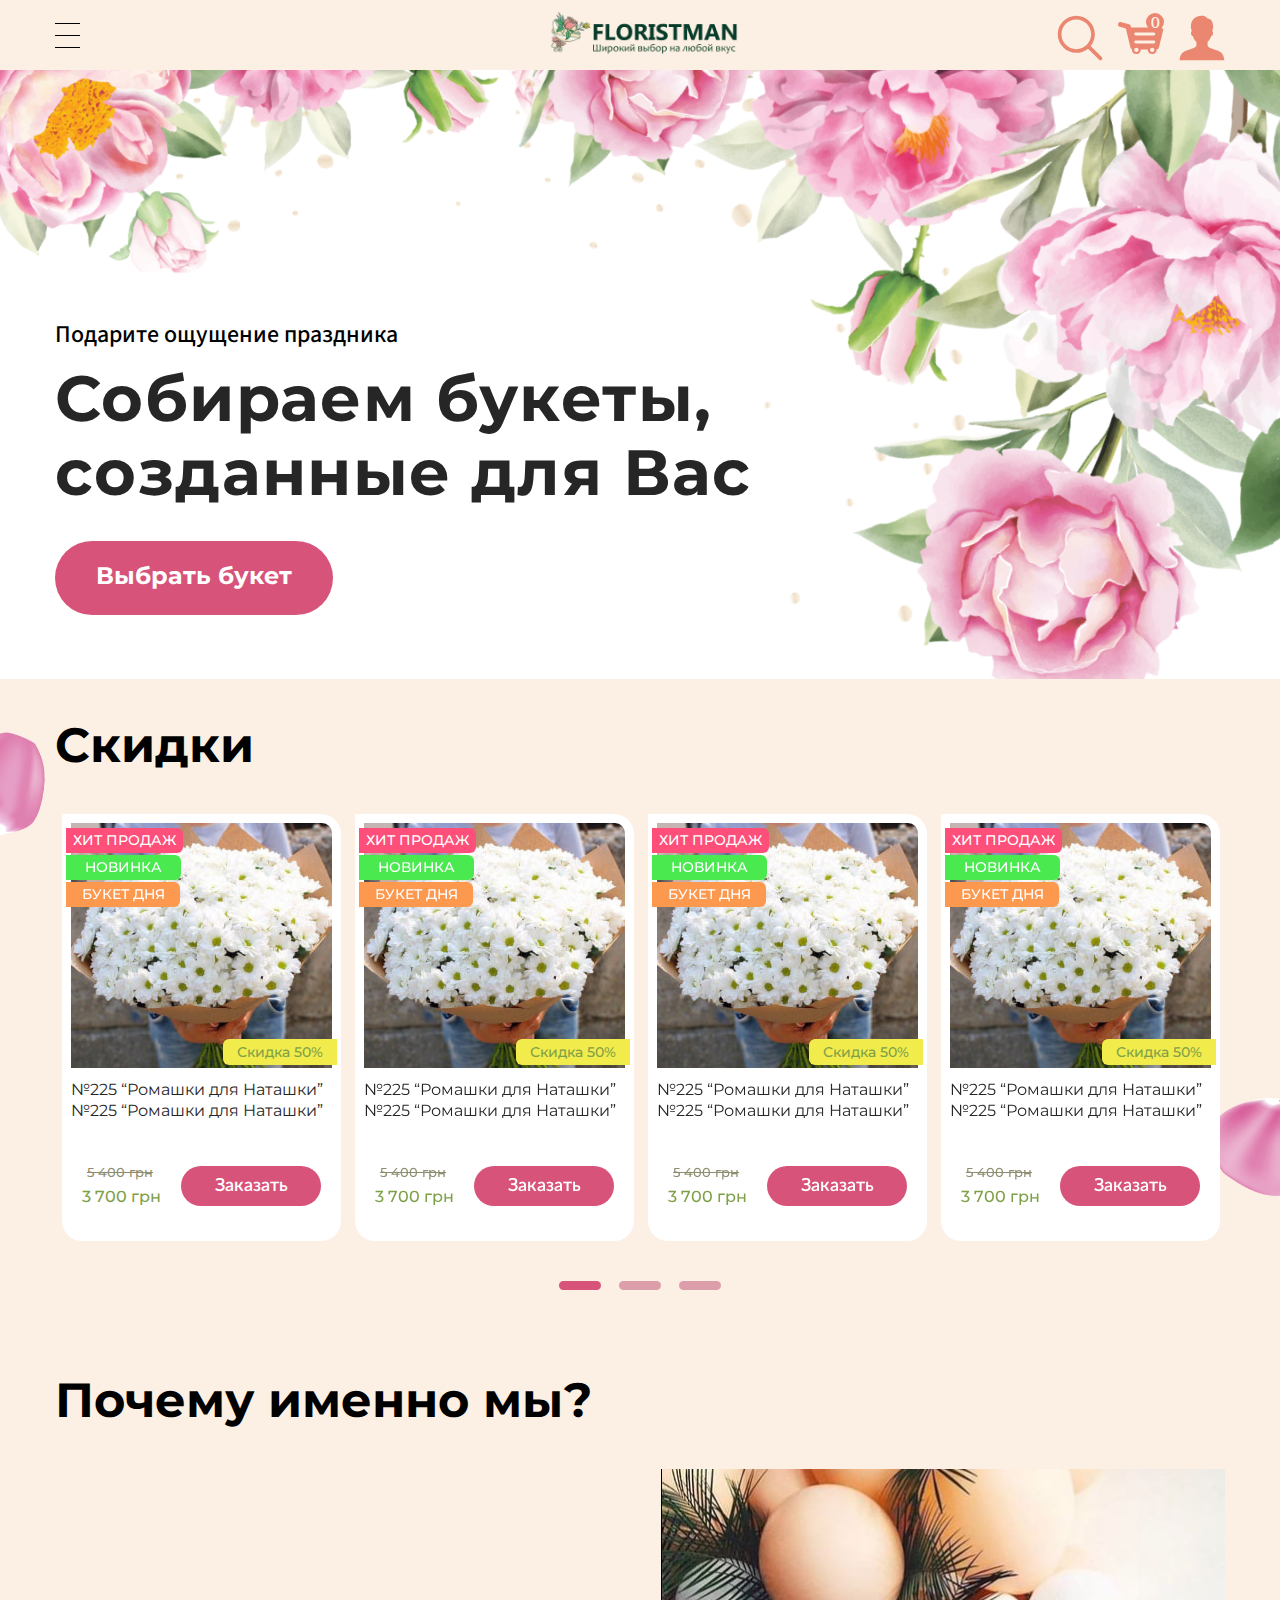
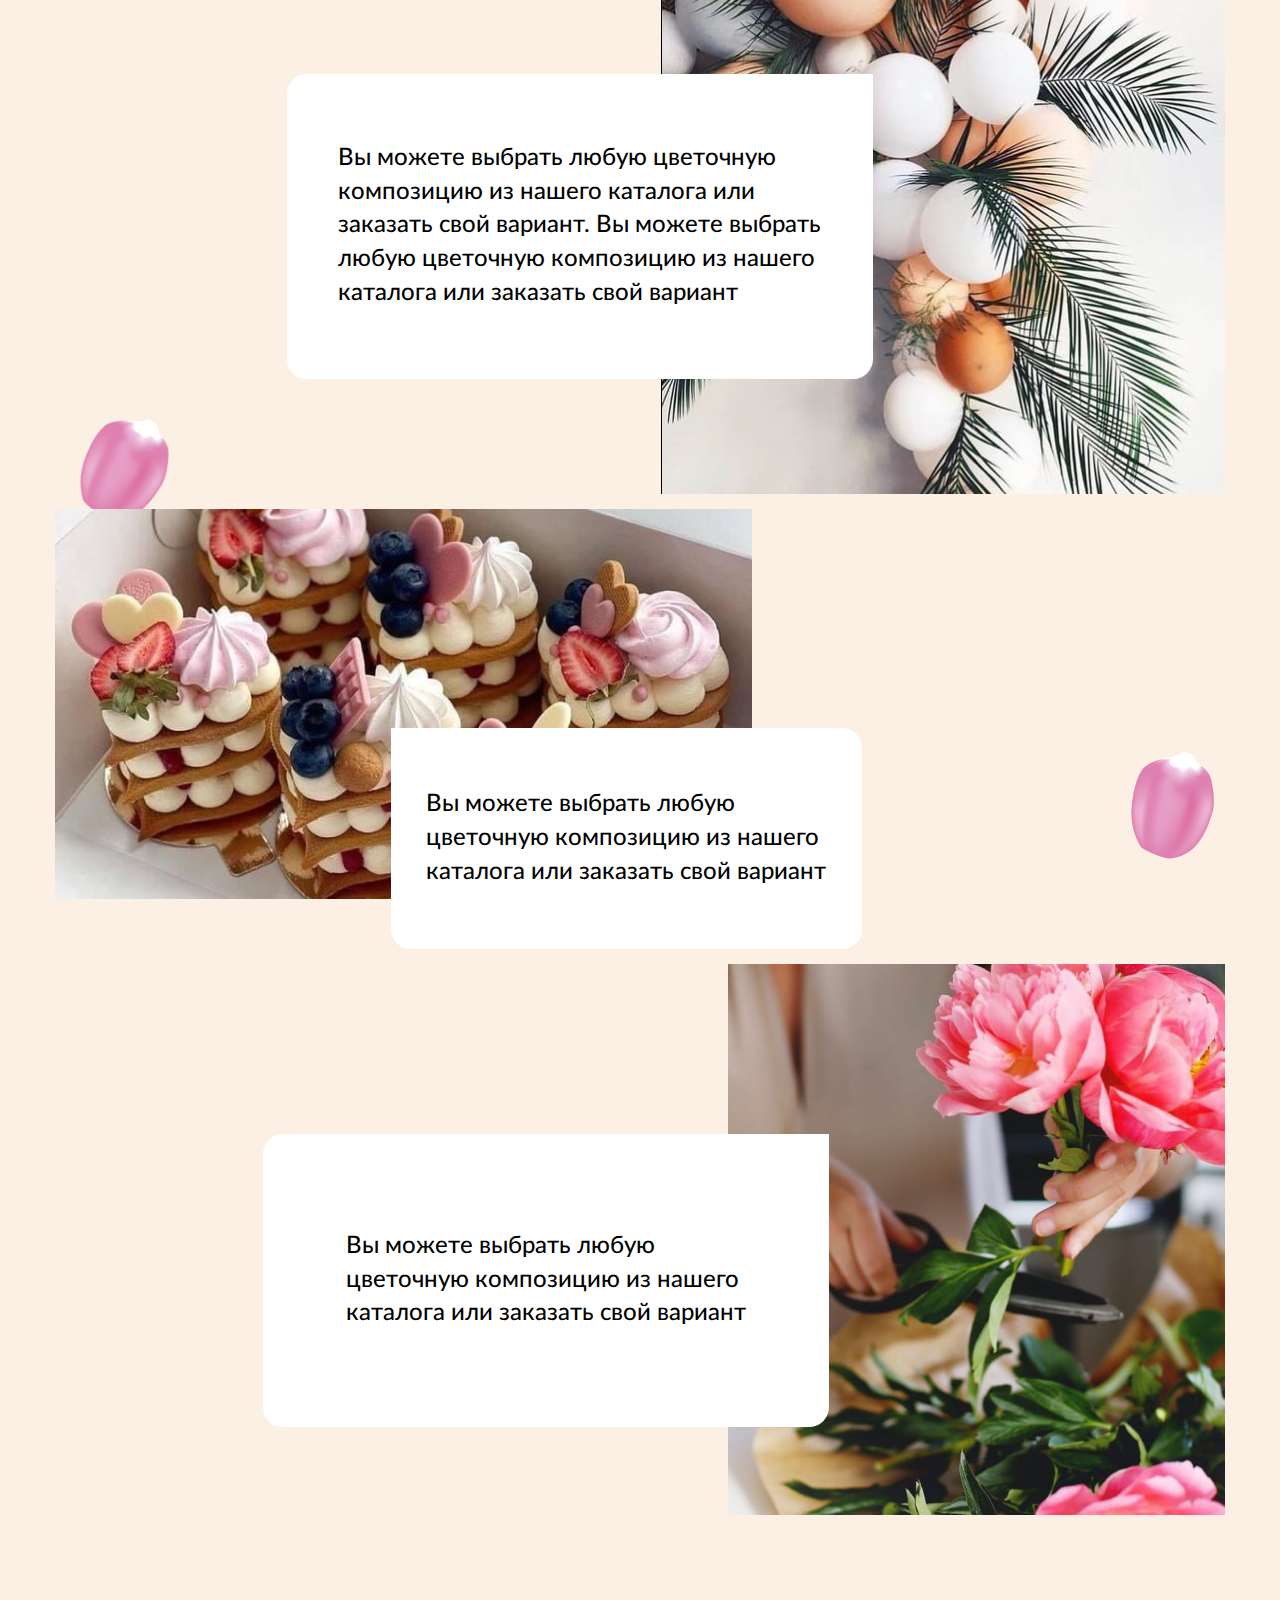
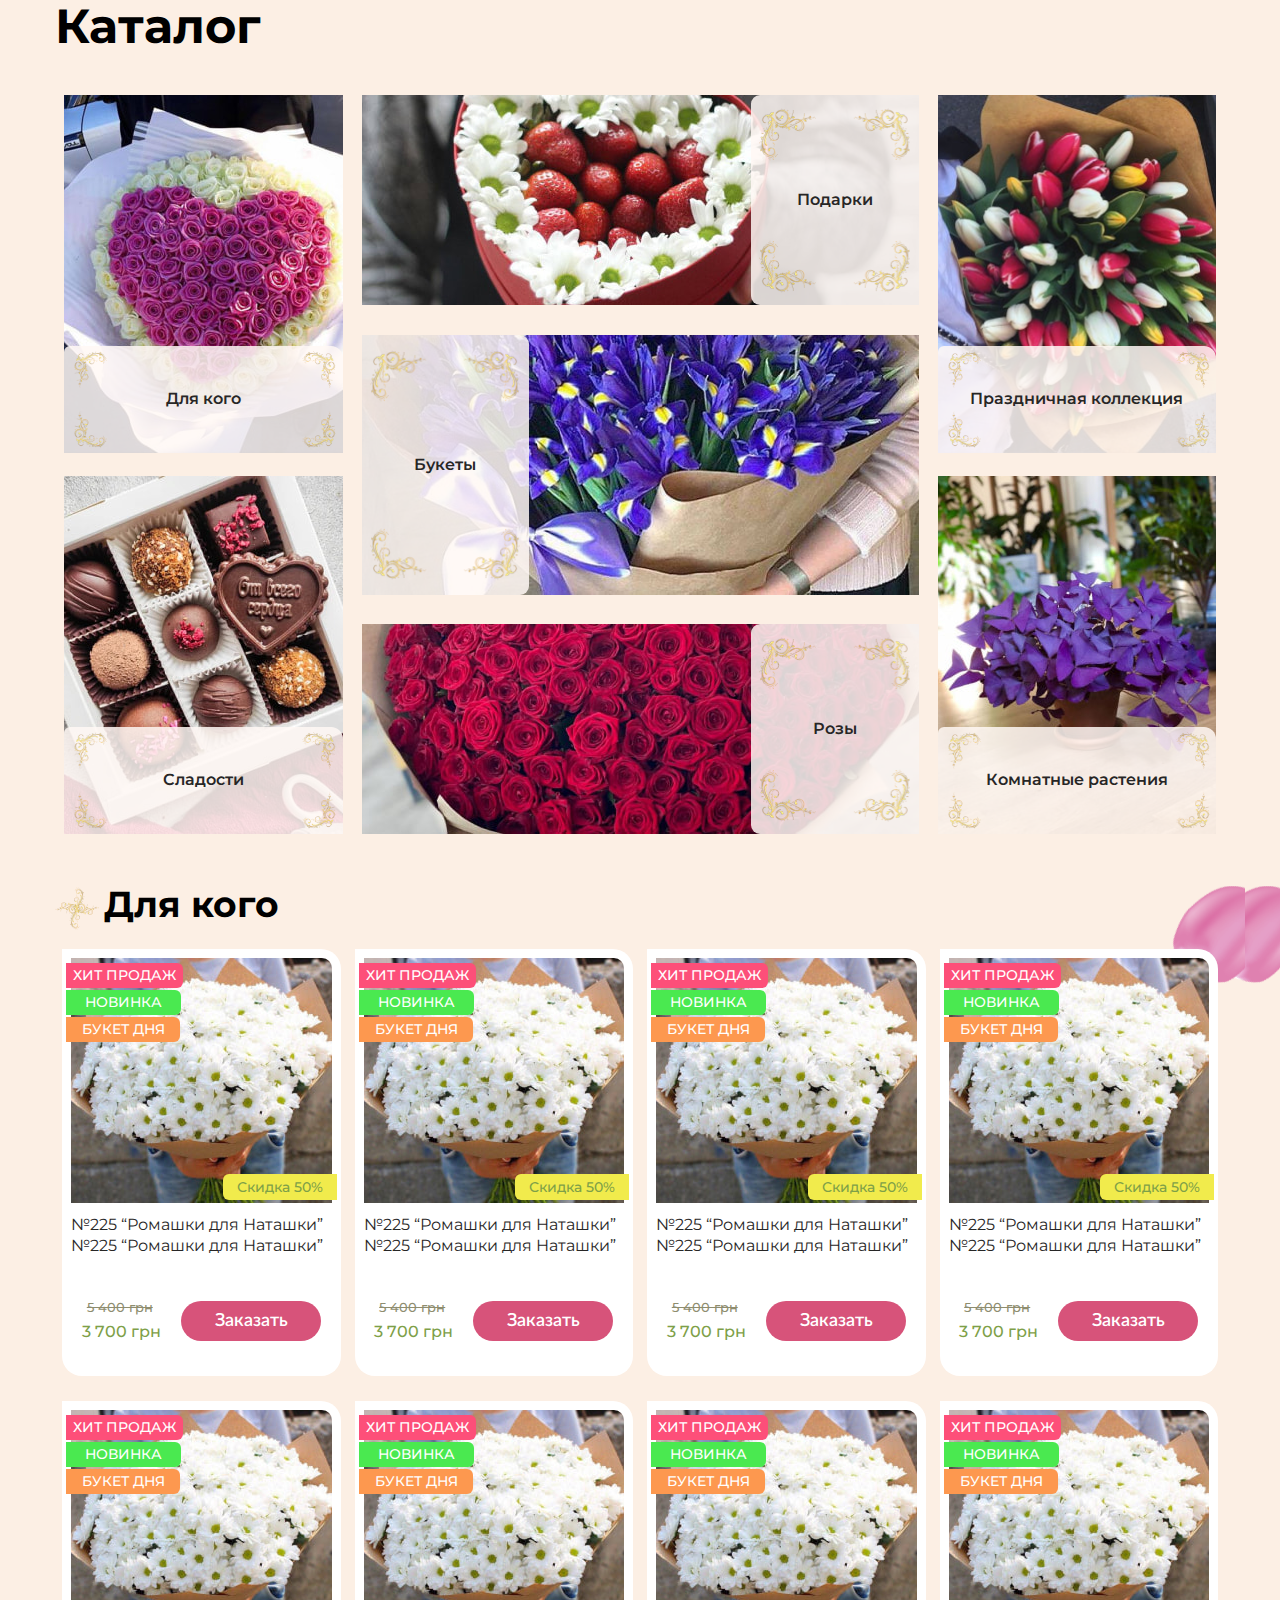
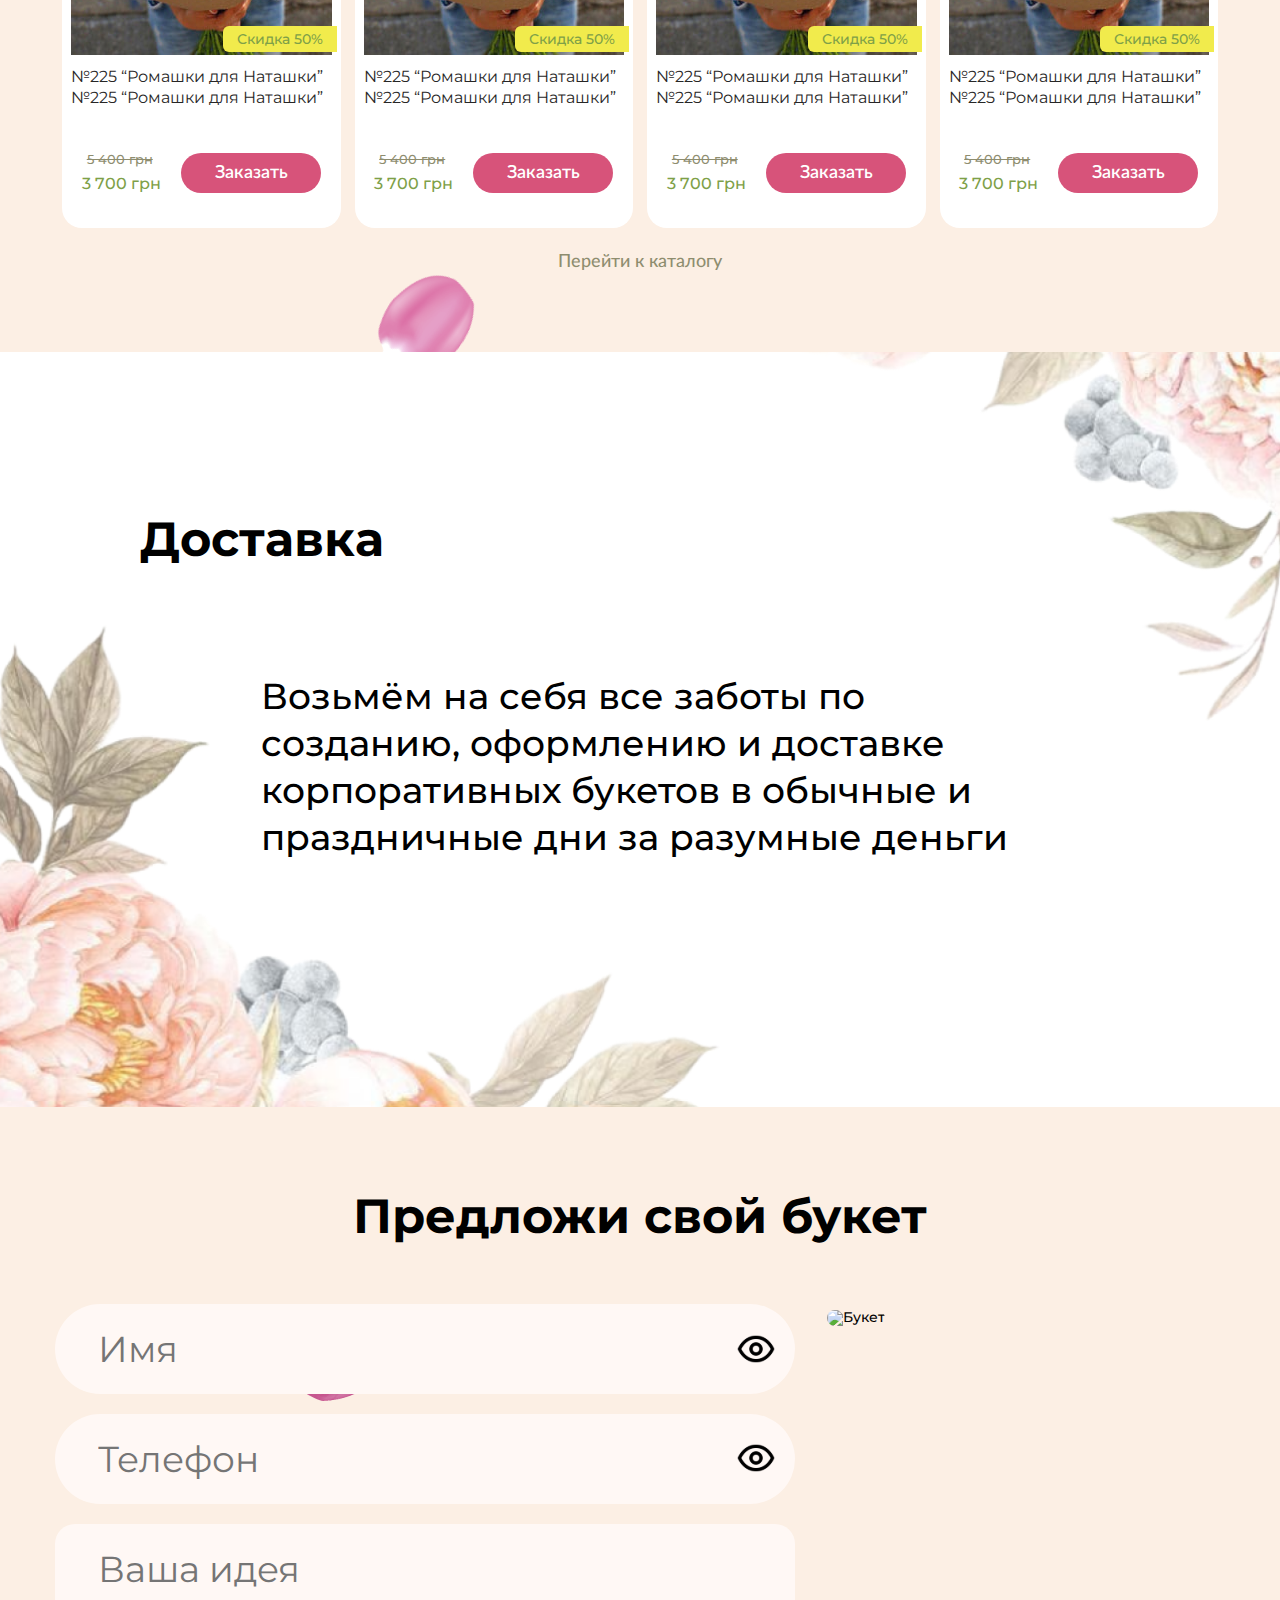
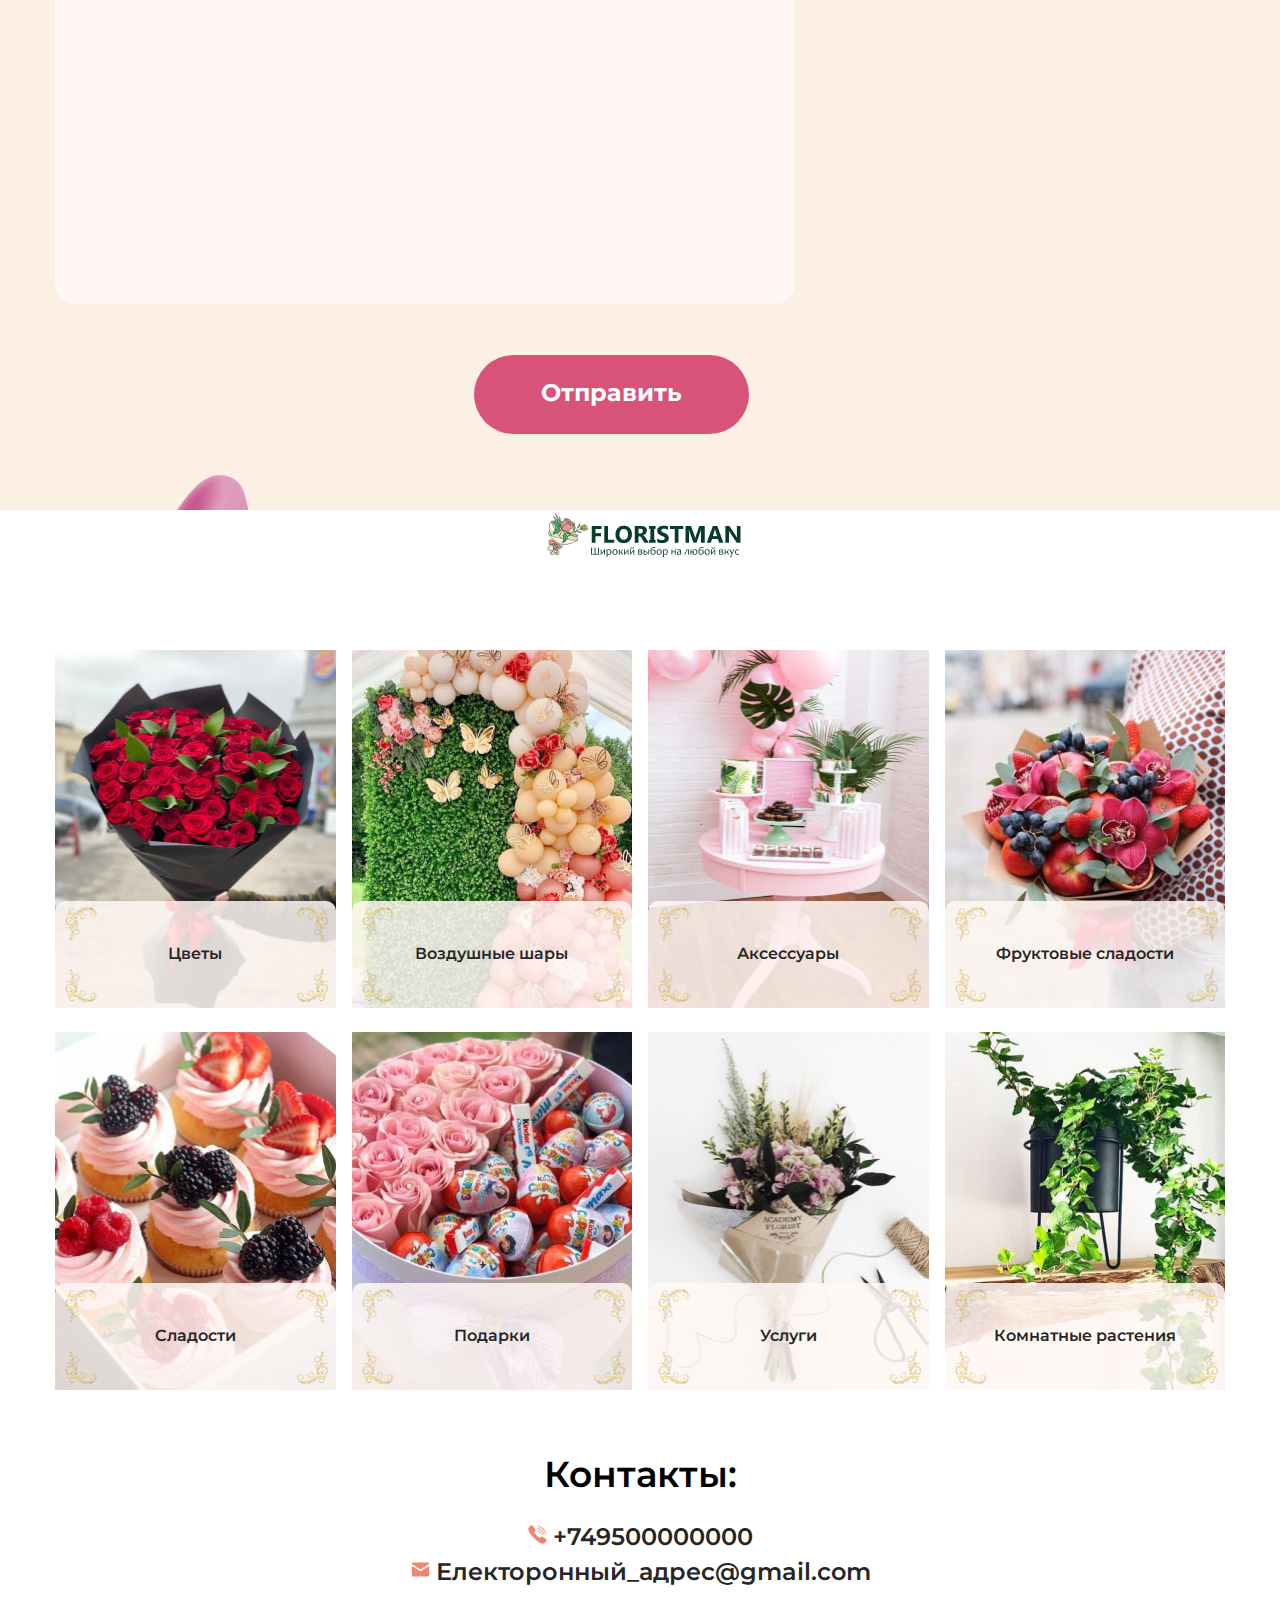
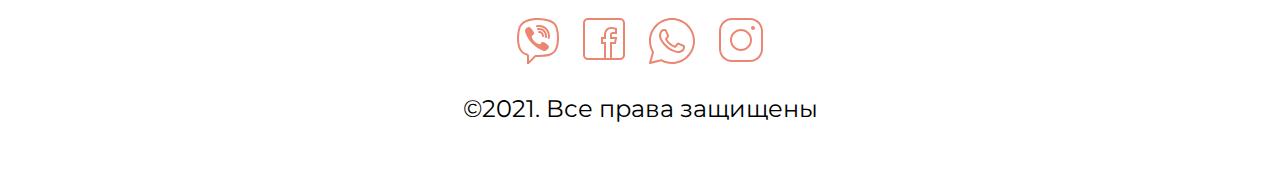
==== commit 3b4cfd83: "yupi" ====
--- a/index.html
+++ b/index.html
@@ -198,14 +198,14 @@
                 <div class="why__container container">
                     <h2 class="why__title title">Почему именно мы?</h2>
                     <div class="why__tree">
-                        <img src="img/why-tree.png" alt="Цветы">
+                        <img src="img/why-tree.jpg" alt="Цветы">
                         <p class="why__desc">
                             Вы можете выбрать любую цветочную композицию из нашего каталога или заказать свой вариант. 
                             Вы можете выбрать любую цветочную композицию из нашего каталога или заказать свой вариант
                         </p>                 
                     </div>
                     <div class="why__cake">
-                        <img src="img/why-cake.png" alt="Пироженые">
+                        <img src="img/why-cake.jpg" alt="Пироженые">
                         <p class="why__desc">
                             Вы можете выбрать любую цветочную композицию из нашего каталога или заказать свой вариант
                         </p>                    
@@ -214,7 +214,7 @@
                         <p class="why__desc">
                             Вы можете выбрать любую цветочную композицию из нашего каталога или заказать свой вариант
                         </p>  
-                        <img src="img/why-flower.png" alt="Цветок">                  
+                        <img src="img/why-flower.jpg" alt="Цветок">                  
                     </div>
                 </div>
             </section>
@@ -224,43 +224,43 @@
                     <ul class="catalog__list">
                         <li class="catalog__item catalog__item_1">
                             <a href="" class="catalog__link">
-                                <img class="catalog__img" src="img/catalog-01.png" alt="">
+                                <img class="catalog__img" src="img/catalog-01.jpg" alt="">
                                 <h4 class="catalog__text">Для кого</h4>
                             </a>
                         </li>
                         <li class="catalog__item catalog__item_2">
                             <a href="" class="catalog__link">
-                                <img class="catalog__img" src="img/catalog-02.png" alt="">
+                                <img class="catalog__img" src="img/catalog-02.jpg" alt="">
                                 <h4 class="catalog__text">Сладости</h4>
                             </a>
                         </li>
                         <li class="catalog__item catalog__item_3">
                             <a href="" class="catalog__link">
-                                <img class="catalog__img" src="img/catalog-03.png" alt="">
+                                <img class="catalog__img" src="img/catalog-03.jpg" alt="">
                                 <h4 class="catalog__text">Подарки</h4>
                             </a>
                         </li>
                         <li class="catalog__item catalog__item_4">
                             <a href="" class="catalog__link">
-                                <img class="catalog__img" src="img/catalog-04.png" alt="">
+                                <img class="catalog__img" src="img/catalog-04.jpg" alt="">
                                 <h4 class="catalog__text">Букеты</h4>
                             </a>
                         </li>
                         <li class="catalog__item catalog__item_5">
                             <a href="" class="catalog__link">
-                                <img class="catalog__img" src="img/catalog-05.png" alt="">
+                                <img class="catalog__img" src="img/catalog-05.jpg" alt="">
                                 <h4 class="catalog__text">Розы</h4>
                             </a>
                         </li>
                         <li class="catalog__item catalog__item_6">
                             <a href="" class="catalog__link">
-                                <img class="catalog__img" src="img/catalog-06.png" alt="">
+                                <img class="catalog__img" src="img/catalog-06.jpg" alt="">
                                 <h4 class="catalog__text">Праздничная коллекция</h4>
                             </a>
                         </li>
                         <li class="catalog__item catalog__item_7">
                             <a href="" class="catalog__link">
-                                <img class="catalog__img" src="img/catalog-07.png" alt="">
+                                <img class="catalog__img" src="img/catalog-07.jpg" alt="">
                                 <h4 class="catalog__text">Комнатные растения</h4>
                             </a>
                         </li>
--- a/css/style.css
+++ b/css/style.css
@@ -1,9 +1,9 @@
 @font-face {
 	font-family: 'Lato Regular';
-	src: url('fonts/Lato/LatoRegular.eot');
-	src: local('☺'), url('fonts/Lato/LatoRegular.woff') format('woff'), 
-	url('fonts/Lato/LatoRegular.ttf') format('truetype'), 
-	url('fonts/Lato/LatoRegular.svg') format('svg');
+	src: url('../fonts/Lato/LatoRegular.eot');
+	src: local('☺'), url('../fonts/Lato/LatoRegular.woff') format('woff'), 
+	url('../fonts/Lato/LatoRegular.ttf') format('truetype'), 
+	url('../fonts/Lato/LatoRegular.svg') format('svg');
 	font-weight: 400;
 	font-style: normal;
 }
@@ -11,20 +11,20 @@
 
 @font-face {
 	font-family: 'Lato Semibold';
-	src: url('fonts/Lato/Lato-Semibold.eot');
-	src: local('☺'), url('fonts/Lato/Lato-Semibold.woff') format('woff'), 
-	url('fonts/Lato/Lato-Semibold.ttf') format('truetype'), 
-	url('fonts/Lato/Lato-Semibold.svg') format('svg');
+	src: url('../fonts/Lato/Lato-Semibold.eot');
+	src: local('☺'), url('../fonts/Lato/Lato-Semibold.woff') format('woff'), 
+	url('../fonts/Lato/Lato-Semibold.ttf') format('truetype'), 
+	url('../fonts/Lato/Lato-Semibold.svg') format('svg');
 	font-weight: 600;
 	font-style: normal;
 }
 
 @font-face {
 	font-family: 'Lato Medium';
-	src: url('fonts/Lato/Lato-Medium.eot');
-	src: local('☺'), url('fonts/Lato/Lato-Medium.woff') format('woff'), 
-	url('fonts/Lato/Lato-Medium.ttf') format('truetype'), 
-	url('fonts/Lato/Lato-Medium.svg') format('svg');
+	src: url('../fonts/Lato/Lato-Medium.eot');
+	src: local('☺'), url('../fonts/Lato/Lato-Medium.woff') format('woff'), 
+	url('../fonts/Lato/Lato-Medium.ttf') format('truetype'), 
+	url('../fonts/Lato/Lato-Medium.svg') format('svg');
 	font-weight: 500;
 	font-style: normal;
 }
@@ -2016,7 +2016,7 @@
 .messangers__text,
 .find-us__address,
 .find-us__worktime {
-	font-family: 'Lato Medium';
+	font-family: 'Lato Medium', sans-serif;
 	font-size: 18px;
 }
 
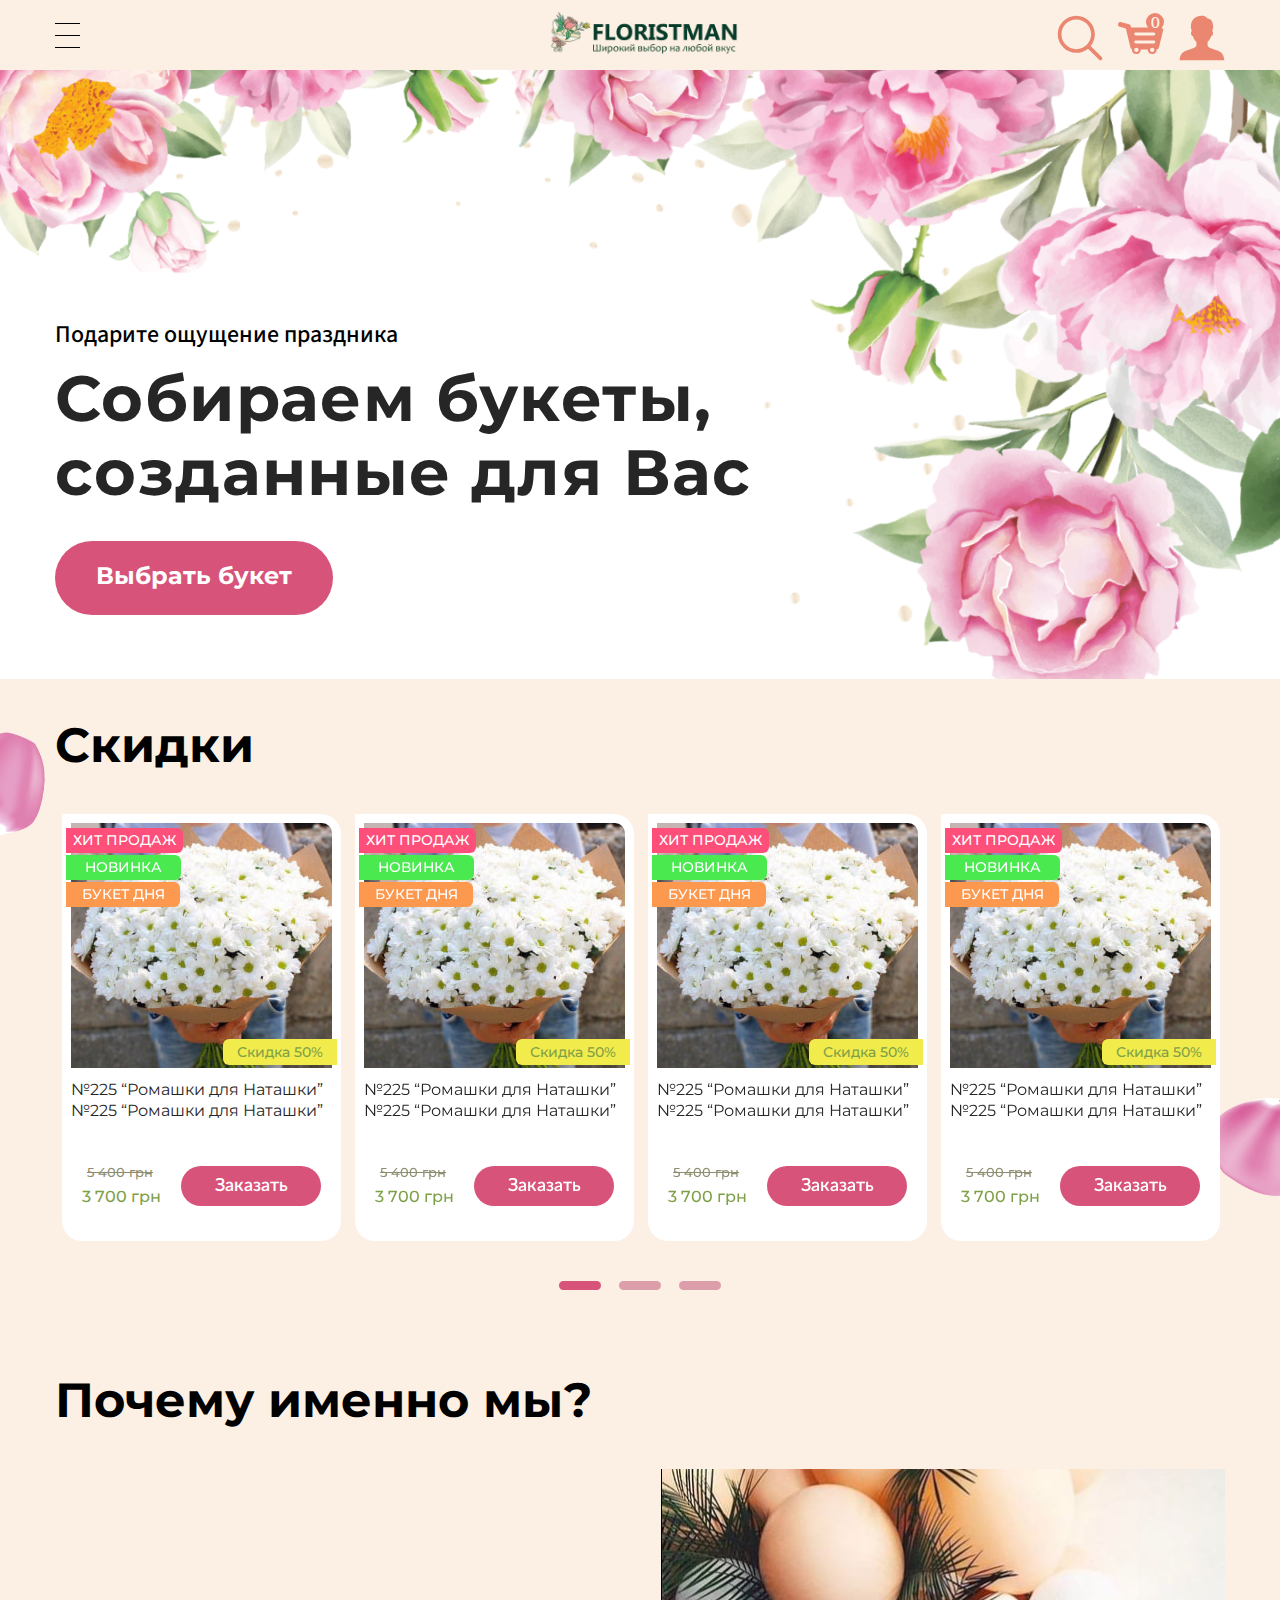
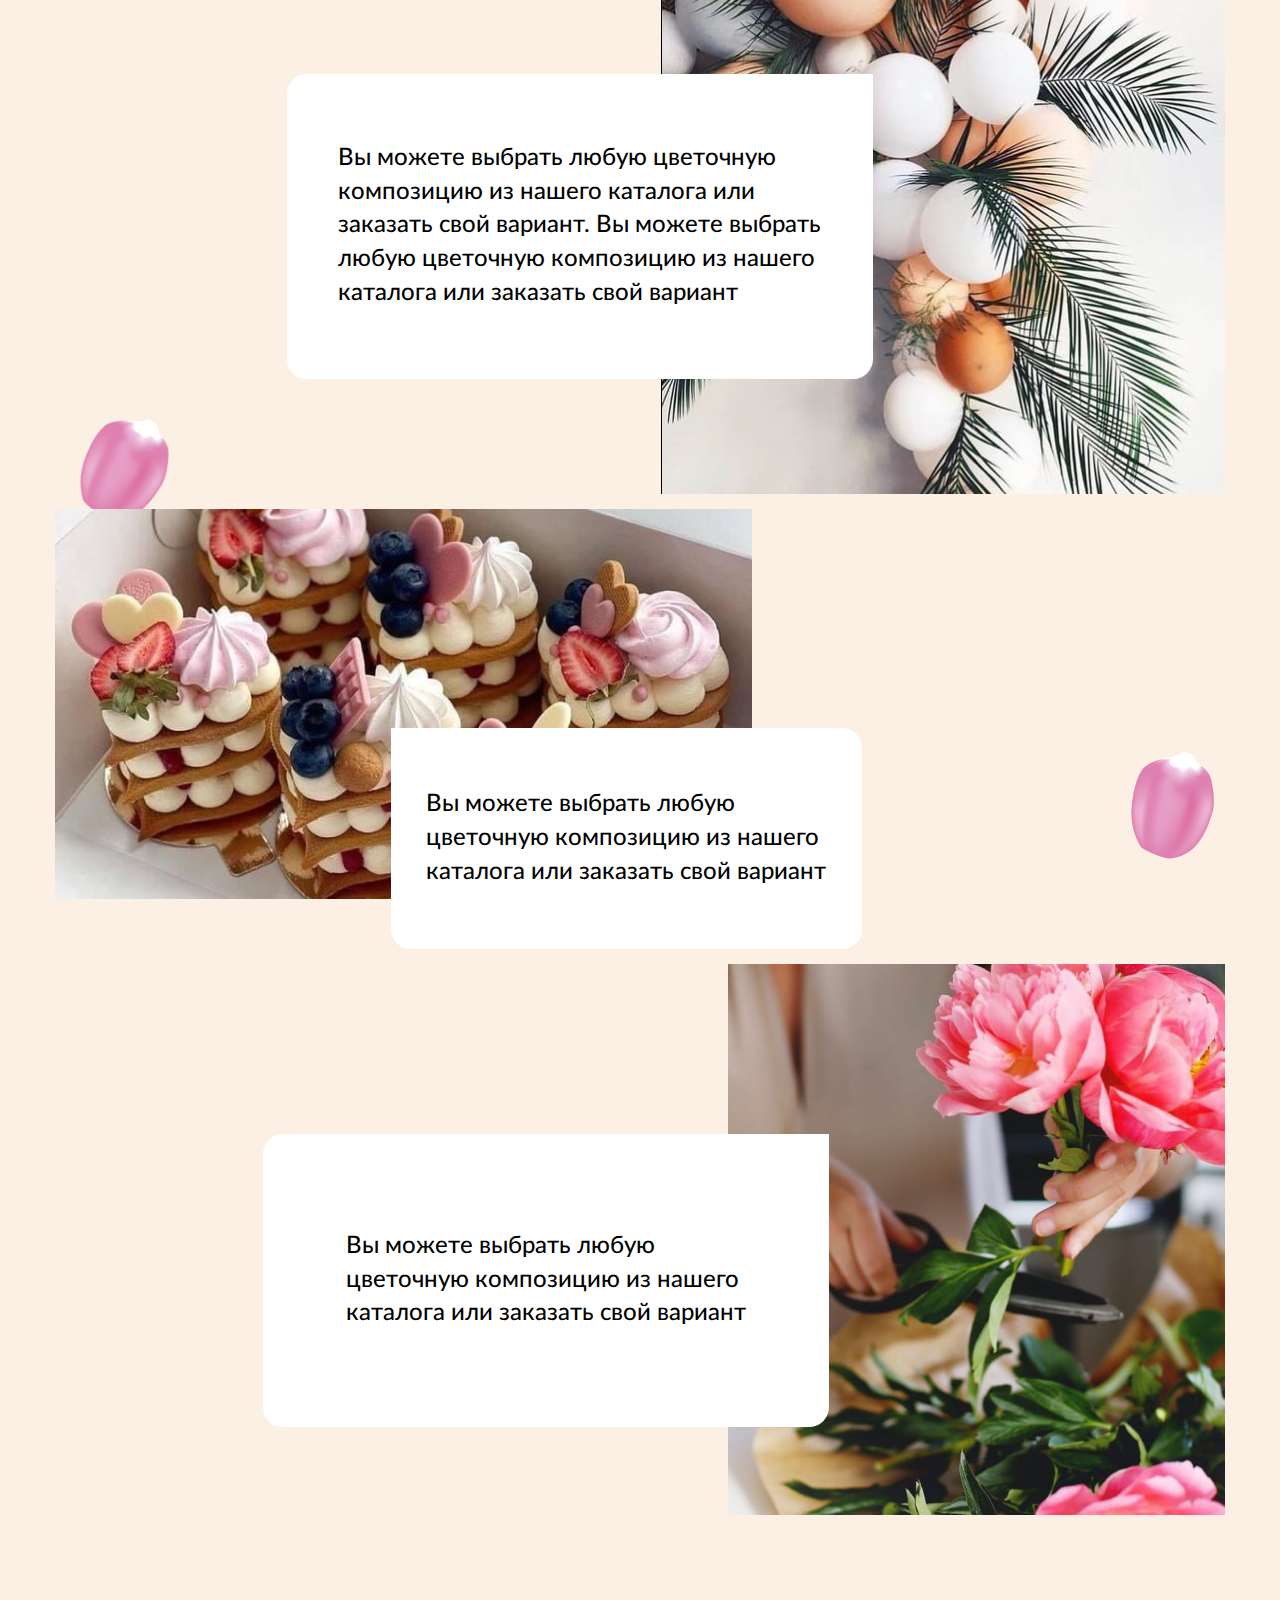
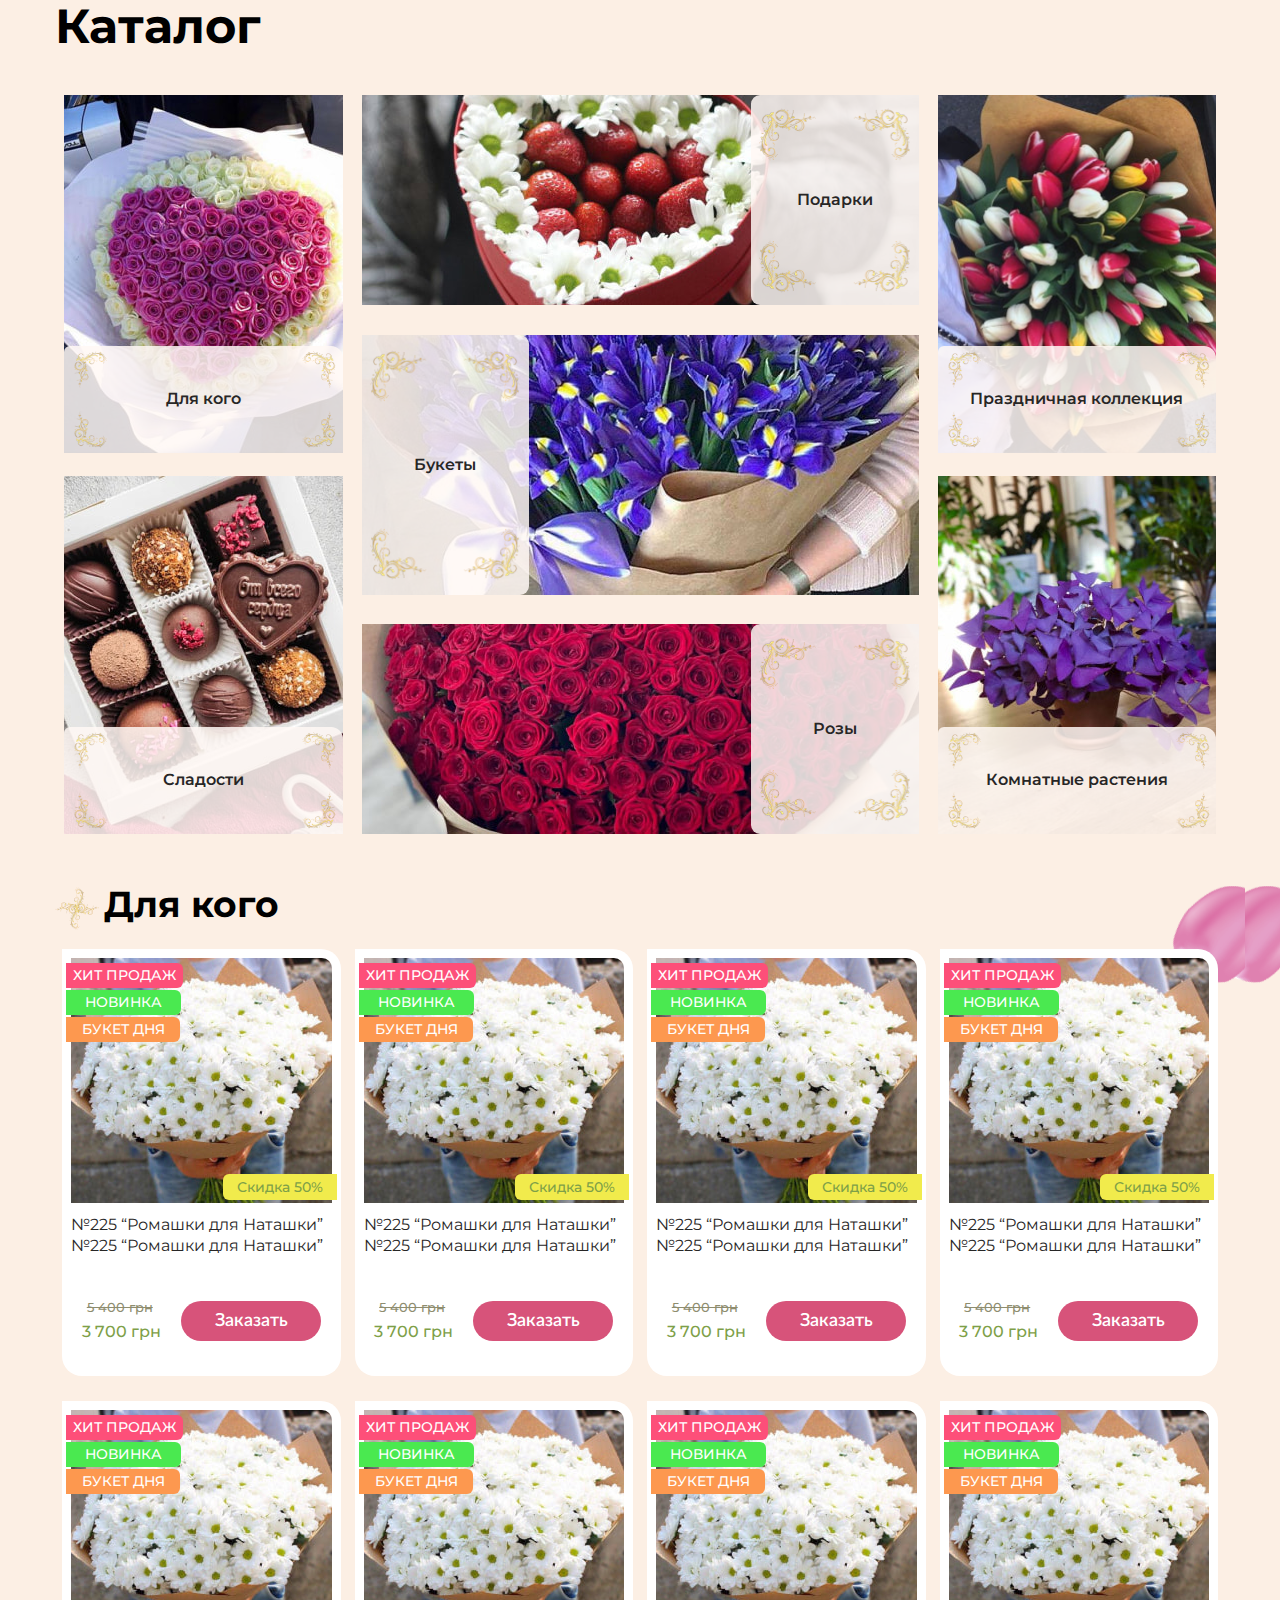
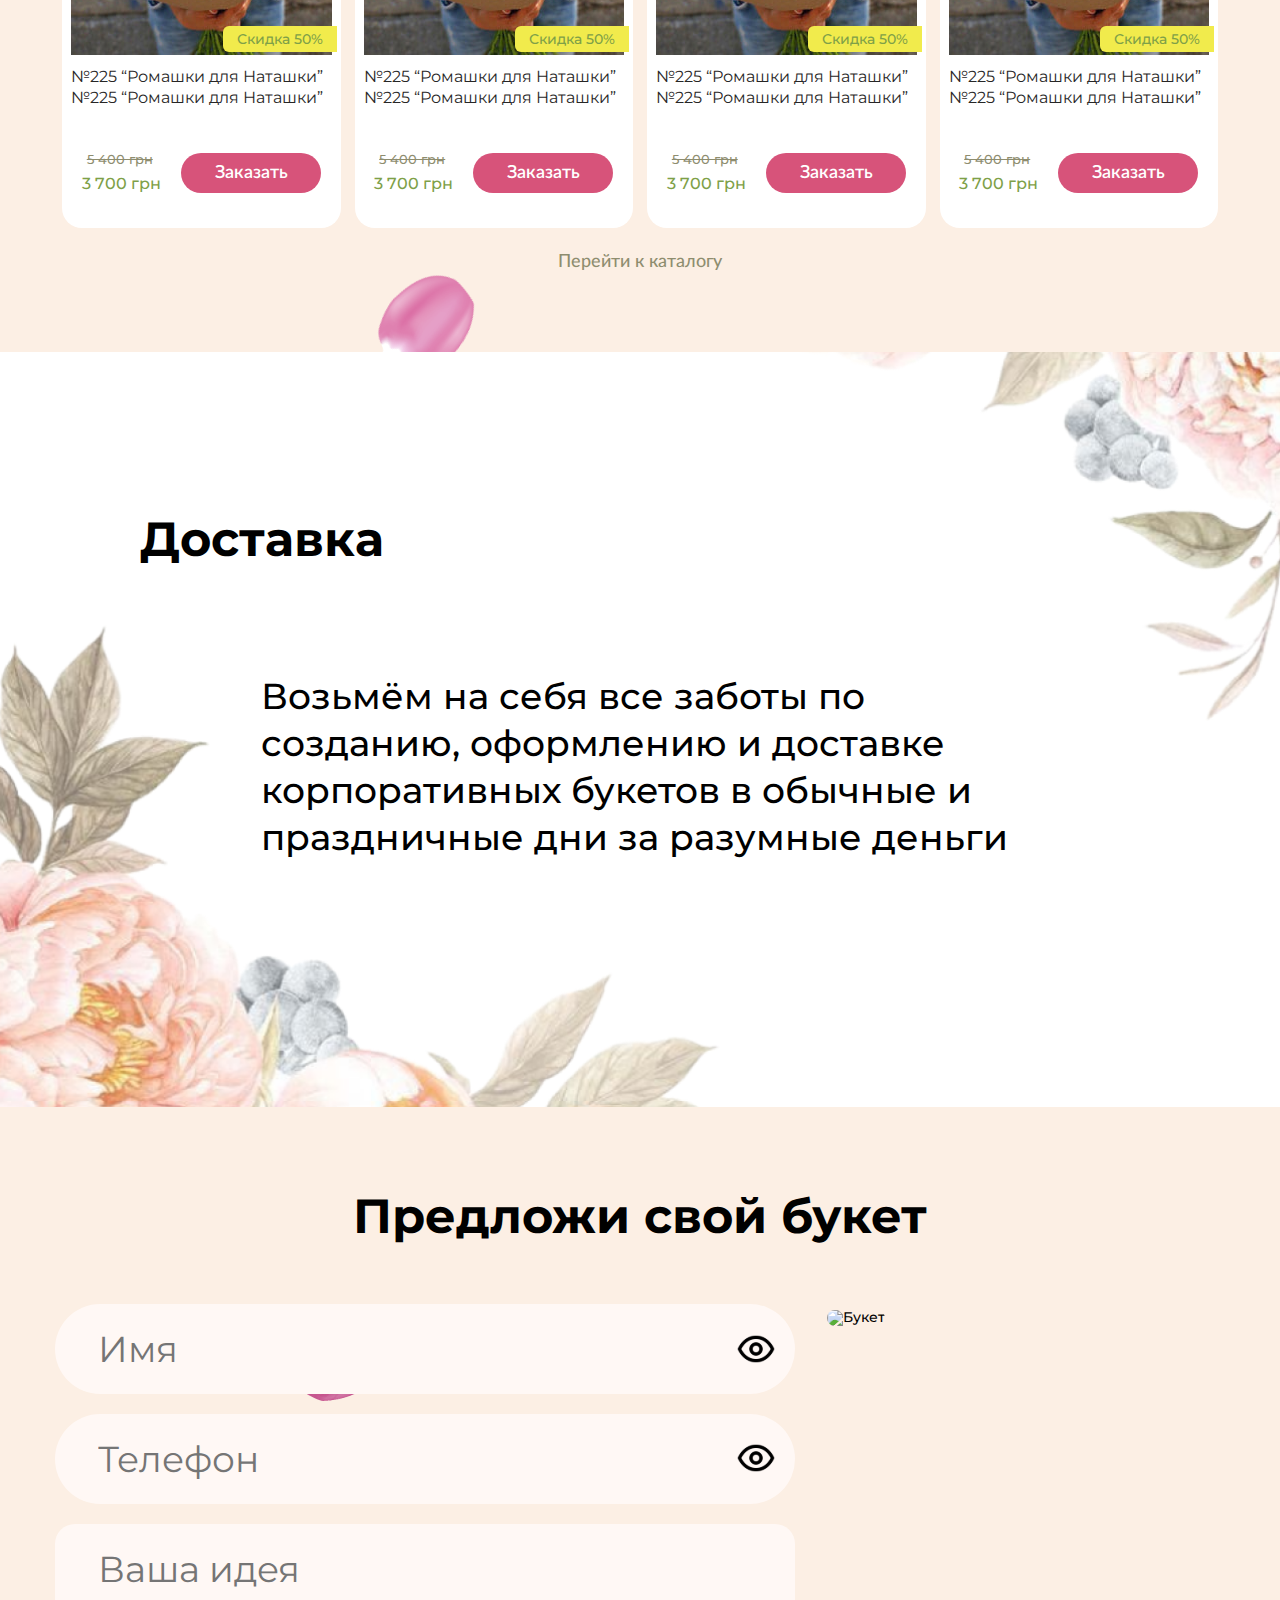
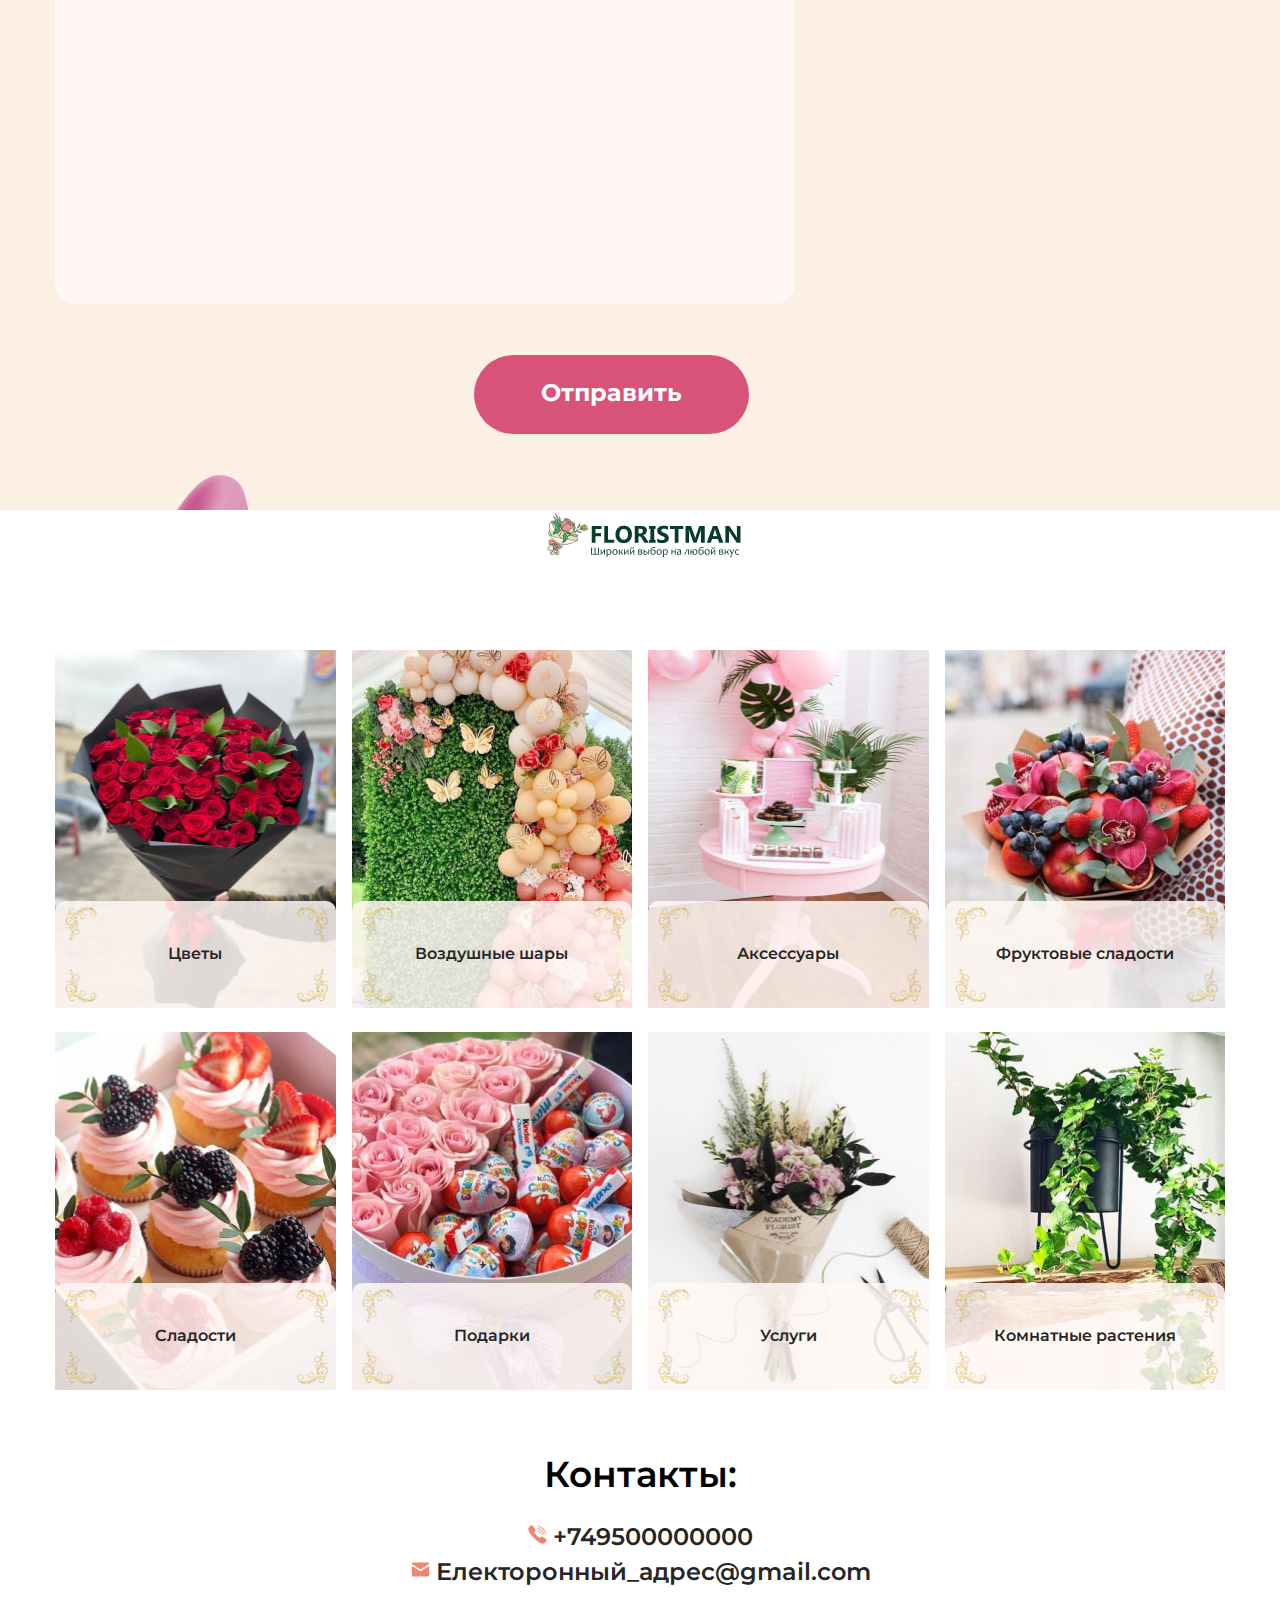
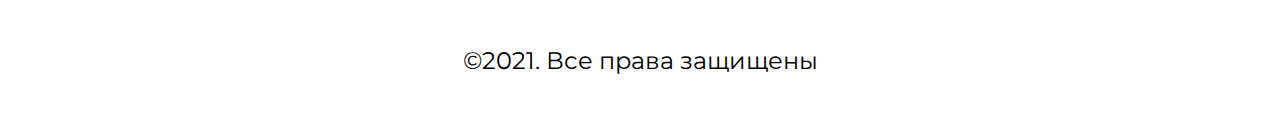
==== commit 68b38ff8: "Update index.html" ====
--- a/index.html
+++ b/index.html
@@ -535,46 +535,6 @@
                             class="footer-contacts__email">Електоронный_адрес@gmail.com</a>
                             <div class="footer-contacts__messangers messangers">
                                 <ul class="messangers__list" aria-hidden="true">
-                                    <li class="messangers__item">
-                                        <a href="#" class="messangers__link">
-                                            <svg width="42" height="46" viewBox="0 0 42 46" fill="none"
-                                                xmlns="http://www.w3.org/2000/svg">
-                                                <path
-                                                    d="M20.4263 3.95923e-05C19.063 0.00785226 17.6958 0.0898834 16.3169 0.257852C13.6802 0.582071 11.0669 1.12113 8.55909 2.27348C4.5708 4.10551 1.74268 7.21488 0.922365 11.7344C0.574709 13.6407 0.293459 15.5743 0.133303 17.5196C-0.175291 21.2969 0.0161148 25.086 1.08643 28.8086C1.93018 31.7422 3.48487 34.3789 6.20752 36.0899C7.35987 36.8125 8.8794 37.1641 9.67237 37.5313C9.89502 37.6368 9.94971 37.6993 9.96143 37.7149C9.97315 37.7266 10.0044 37.7539 10.0005 37.9883C9.97315 40.3789 10.0005 45.0039 10.0005 45.0039L10.0044 46H11.7896L12.0786 45.7188C12.0786 45.7188 16.6138 41.3555 18.2544 39.5586C18.5513 39.2383 18.7036 39.0586 18.7349 39.0391C18.7622 39.0196 18.7153 39.0079 19.02 39C21.1724 38.9571 23.3208 38.875 25.4692 38.7579C28.3013 38.6016 31.188 38.3321 33.9653 37.1719C36.3833 36.1602 38.4028 34.5079 39.6255 32.0313C40.8755 29.4922 41.5435 26.8008 41.7935 24.0157C42.2075 19.3789 42.063 14.7344 40.7818 10.1563C40.0278 7.4727 38.5122 5.20316 36.188 3.6016C33.4067 1.68754 30.27 0.96879 27.1997 0.511758C25.4067 0.246133 23.6021 0.0703523 21.7896 0.0156646C21.3364 0.00394593 20.8833 -0.00386674 20.4263 3.95923e-05ZM21.7349 2.01566C23.4575 2.06254 25.1802 2.23051 26.9067 2.48832C29.8677 2.92973 32.6607 3.6016 35.0552 5.25004C36.9966 6.58598 38.2075 8.39066 38.856 10.6914C40.0513 14.9727 40.2036 19.3594 39.8013 23.8399C39.5708 26.4219 38.9575 28.8555 37.8286 31.1485C36.8325 33.1719 35.2778 34.4571 33.1919 35.3282C30.77 36.3399 28.1372 36.6094 25.3638 36.7618C23.2388 36.8789 21.1099 36.9571 18.981 37C18.4458 37.0118 17.9224 37.1524 17.5513 37.4258C17.1802 37.6993 17.0122 37.9532 16.7817 38.2032C15.6099 39.4844 13.2739 41.7383 12.0005 42.9727C11.9927 41.4805 11.981 39.6758 12.0005 38.0118C12.0083 37.5 11.8911 36.9766 11.5981 36.5625C11.3052 36.1485 10.9028 35.8985 10.5161 35.7188C9.38721 35.1954 7.91065 34.7969 7.27002 34.3946C5.03174 32.9883 3.76221 30.8789 3.0083 28.2539C2.02002 24.8204 1.83252 21.2852 2.12549 17.6875C2.28174 15.8204 2.55127 13.9493 2.89112 12.0938C3.60205 8.18363 5.83643 5.7227 9.39112 4.08988C11.6372 3.05863 14.0357 2.55082 16.563 2.24223C18.2857 2.03129 20.0083 1.96488 21.7349 2.01566ZM22.1567 7.00004C21.3325 7.00004 20.5317 7.09379 19.7544 7.26566C19.2192 7.39066 18.8794 7.92582 19.0005 8.46488C19.1216 9.00395 19.6607 9.33988 20.1997 9.21879C20.8286 9.07426 21.4849 9.00004 22.1567 9.00004C27.0396 9.00004 30.9771 12.9375 30.9771 17.8164C30.9771 18.4922 30.9028 19.1485 30.7583 19.7813C30.6372 20.3164 30.9732 20.8555 31.5122 20.9766C32.0513 21.0977 32.5864 20.7579 32.7075 20.2188C32.8833 19.4454 32.9771 18.6446 32.9771 17.8164C32.9771 11.8555 28.1216 7.00004 22.1567 7.00004ZM12.1802 9.00395C12.0161 8.99613 11.8481 9.00785 11.6724 9.04692C9.85596 9.44926 8.05127 10.7657 8.00049 13.1172C8.05127 13.4454 8.04737 13.7969 8.16846 14.0938C8.76221 15.5469 9.27784 17.0469 10.02 18.4219C13.6333 25.1016 19.0982 29.7461 26.063 32.6954C26.895 33.0469 27.7544 33.1211 28.5942 32.7696C29.7505 32.2891 30.731 31.5469 31.3833 30.4805C32.2778 29.0157 32.2896 28 30.8169 26.918C29.8521 26.2071 28.9028 25.4766 27.9263 24.7813C26.438 23.7266 24.8286 23.543 23.7192 25.3946C23.6607 25.4883 23.5747 25.5664 23.5005 25.6446C22.9302 26.25 22.231 26.3985 21.4888 26.0938C18.6724 24.9336 16.4966 23.0625 15.1841 20.2774C14.4107 18.6407 14.6216 17.8204 16.0669 16.7305C16.2114 16.625 16.3482 16.5118 16.481 16.3907C17.1138 15.8125 17.2817 15.125 16.9067 14.3477C16.0591 12.5743 14.9302 10.9922 13.5005 9.62895C13.1138 9.26176 12.6724 9.03129 12.1802 9.00395ZM22.1411 10C21.6997 10 21.2622 10.0352 20.8325 10.1094C20.4692 10.1563 20.1607 10.3985 20.0278 10.7383C19.895 11.0821 19.9614 11.4688 20.1958 11.75C20.4341 12.0274 20.8091 12.1563 21.1685 12.0782C21.481 12.0274 21.8091 12 22.1411 12C25.3911 12 28.0005 14.6094 28.0005 17.8594C28.0005 18.1914 27.9732 18.5196 27.9224 18.8321C27.8442 19.1914 27.9732 19.5664 28.2505 19.8047C28.5317 20.0391 28.9185 20.1055 29.2622 19.9727C29.6021 19.8399 29.8442 19.5313 29.8911 19.168C29.9653 18.7383 30.0005 18.3008 30.0005 17.8594C30.0005 13.5313 26.4692 10 22.1411 10ZM22.0005 13C21.6411 12.9961 21.3052 13.1836 21.1216 13.4961C20.9419 13.8086 20.9419 14.1914 21.1216 14.5039C21.3052 14.8164 21.6411 15.0039 22.0005 15C23.6685 15 25.0005 16.3321 25.0005 18C24.9966 18.3594 25.1841 18.6954 25.4966 18.8789C25.8091 19.0586 26.1919 19.0586 26.5044 18.8789C26.8169 18.6954 27.0044 18.3594 27.0005 18C27.0005 15.25 24.7505 13 22.0005 13Z"
-                                                    fill="#EB8671" />
-                                            </svg>
-                                        </a>
-                                    </li>
-                                    <li class="messangers__item">
-                                        <a href="#" class="messangers__link">
-                                            <svg width="42" height="43" viewBox="0 0 42 43" fill="none"
-                                                xmlns="http://www.w3.org/2000/svg">
-                                                <path
-                                                    d="M5 0C2.25 0 0 2.25 0 5V37C0 39.75 2.25 42 5 42H21.832C21.9394 42.0176 22.0508 42.0176 22.1582 42H27.832C27.9394 42.0176 28.0508 42.0176 28.1582 42H37C39.75 42 42 39.75 42 37V5C42 2.25 39.75 0 37 0H5ZM5 2H37C38.668 2 40 3.33203 40 5V37C40 38.668 38.668 40 37 40H29V26H32.8203L34.2207 19H29V17C29 16.4434 29.0527 16.3984 29.2402 16.2773C29.4277 16.1562 30.0058 16 31 16H34V10.3691L33.4297 10.0977C33.4297 10.0977 31.1328 9 28 9C25.75 9 23.9023 9.89648 22.7187 11.375C21.5351 12.8535 21 14.834 21 17V19H18V26H21V40H5C3.33203 40 2 38.668 2 37V5C2 3.33203 3.33203 2 5 2ZM28 11C30.0781 11 31.3867 11.459 32 11.7012V14H31C29.8496 14 28.9277 14.0957 28.1504 14.5996C27.373 15.1035 27 16.0605 27 17V21H31.7793L31.1797 24H27V40H23V24H20V21H23V17C23 15.166 23.4648 13.6465 24.2812 12.625C25.0976 11.6035 26.25 11 28 11Z"
-                                                    fill="#EB8671" />
-                                            </svg>
-                                        </a>
-                                    </li>
-                                    <li class="messangers__item">
-                                        <a href="#" class="messangers__link">
-                                            <svg width="46" height="46" viewBox="0 0 46 46" fill="none"
-                                                xmlns="http://www.w3.org/2000/svg">
-                                                <path
-                                                    d="M23 0C10.3099 0 0 10.3099 0 23C0 27.0794 1.11849 30.8854 2.98437 34.2083L0.0377603 44.7305C-0.0585937 45.0729 0.0351562 45.4414 0.282552 45.6966C0.529948 45.9518 0.894531 46.056 1.24089 45.9701L12.2109 43.2513C15.4349 44.9727 19.0924 46 23 46C35.6901 46 46 35.6901 46 23C46 10.3099 35.6901 0 23 0ZM23 2C34.6094 2 44 11.3906 44 23C44 34.6094 34.6094 44 23 44C19.2786 44 15.7917 43.03 12.7617 41.3333C12.5404 41.2096 12.2799 41.1758 12.0325 41.2357L2.42578 43.6172L5.0013 34.4258C5.07682 34.1628 5.04036 33.8815 4.90234 33.6458C3.0612 30.5234 2 26.8906 2 23C2 11.3906 11.3906 2 23 2ZM14.6432 11C14.0013 11 13.0859 11.2383 12.3346 12.0495C11.8828 12.5352 10 14.3698 10 17.5938C10 20.9557 12.332 23.8555 12.6133 24.2292H12.6159V24.2305C12.5885 24.1953 12.9727 24.7526 13.487 25.4206C14 26.0872 14.7174 26.9648 15.6198 27.9141C17.4232 29.8125 19.9583 32.0078 23.1055 33.3503C24.5547 33.9661 25.6979 34.3398 26.5651 34.612C28.1693 35.1159 29.6315 35.0391 30.7305 34.8776C31.5521 34.7565 32.457 34.3607 33.3516 33.7943C34.2461 33.2292 35.1237 32.5247 35.5104 31.4557C35.7865 30.6888 35.9271 29.9792 35.9792 29.3971C36.0039 29.1055 36.0078 28.8477 35.9883 28.6094C35.9687 28.3711 35.9896 28.1888 35.7682 27.8242C35.3021 27.0599 34.7747 27.0404 34.2253 26.7682C33.9193 26.6159 33.0482 26.1914 32.1758 25.776C31.3034 25.3594 30.5495 24.9922 30.0846 24.8268C29.7904 24.7201 29.431 24.5677 28.9141 24.6276C28.3971 24.6862 27.8854 25.0586 27.5885 25.5C27.306 25.918 26.1706 27.2578 25.8242 27.6523C25.819 27.6497 25.8503 27.6628 25.7135 27.5964C25.2852 27.3841 24.7617 27.2031 23.987 26.7943C23.2109 26.3867 22.2422 25.7826 21.1823 24.8477V24.8451C19.6029 23.4557 18.4974 21.7109 18.1484 21.125C18.1719 21.0977 18.1458 21.1315 18.1953 21.082L18.1979 21.0794C18.5534 20.7292 18.8698 20.3099 19.1367 20.0013C19.5156 19.5664 19.6823 19.181 19.8633 18.8216C20.224 18.1068 20.0234 17.319 19.8151 16.9036V16.9023C19.8294 16.931 19.7018 16.6497 19.5651 16.3255C19.4271 16.0013 19.2513 15.5794 19.0651 15.1302C18.6901 14.2331 18.2721 13.2253 18.0234 12.6341V12.6328C17.7305 11.9375 17.3346 11.4375 16.8164 11.1953C16.2982 10.9531 15.8411 11.0221 15.8229 11.0208H15.8203C15.4505 11.0039 15.0456 11 14.6432 11ZM14.6432 13C15.0286 13 15.4089 13.0052 15.7266 13.0195C16.0547 13.0365 16.0339 13.0378 15.9714 13.0078C15.9062 12.9779 15.9935 12.9688 16.1797 13.4102C16.4232 13.9883 16.8437 14.9987 17.2187 15.901C17.4062 16.3516 17.582 16.7734 17.7227 17.1055C17.8633 17.4375 17.9388 17.6224 18.0273 17.7995V17.8008L18.0299 17.8034C18.1159 17.974 18.1081 17.8646 18.0781 17.9245C17.8672 18.3424 17.8385 18.4453 17.625 18.6914C17.2995 19.0664 16.9687 19.4831 16.793 19.6563C16.6393 19.8073 16.362 20.0417 16.1901 20.5026C16.0156 20.9622 16.0977 21.5951 16.375 22.0664C16.7448 22.694 17.9648 24.6797 19.8594 26.3477C21.0534 27.3997 22.1641 28.0964 23.0521 28.5651C23.9414 29.0326 24.6641 29.306 24.8255 29.3867C25.2109 29.5768 25.6302 29.7253 26.1185 29.6667C26.6081 29.6068 27.0286 29.3112 27.2969 29.0078L27.2982 29.0065C27.6562 28.6016 28.7161 27.3906 29.224 26.6445C29.2461 26.6523 29.2396 26.6458 29.4075 26.707V26.7096H29.4102C29.487 26.737 30.4544 27.1693 31.3164 27.5807C32.1784 27.9909 33.0534 28.418 33.3372 28.5586C33.7487 28.7617 33.9427 28.8945 33.9922 28.8945C33.9961 28.9831 33.9987 29.0781 33.9857 29.2227C33.9518 29.6237 33.8437 30.1797 33.6289 30.776C33.5234 31.0664 32.9753 31.668 32.2825 32.1055C31.5911 32.543 30.7487 32.8529 30.4375 32.8984C29.5 33.0365 28.3867 33.0872 27.1641 32.7031C26.3164 32.4375 25.2591 32.0925 23.8906 31.5104C21.1146 30.3255 18.7552 28.3112 17.0703 26.5378C16.2279 25.6497 15.5521 24.8242 15.0716 24.1992C14.5924 23.5755 14.3841 23.2513 14.2083 23.0221L14.207 23.0195C13.8971 22.6094 12 19.9714 12 17.5938C12 15.0781 13.168 14.0911 13.8008 13.4102C14.1328 13.0521 14.4961 13 14.6419 13H14.6432Z"
-                                                    fill="#EB8671" />
-                                            </svg>
-                                        </a>
-                                    </li>
-                                    <li class="messangers__item">
-                                        <a href="#" class="messangers__link">
-                                            <svg width="44" height="44" viewBox="0 0 44 44" fill="none"
-                                                xmlns="http://www.w3.org/2000/svg">
-                                                <path
-                                                    d="M13 0C5.83203 0 0 5.83203 0 13V31C0 38.168 5.83203 44 13 44H31C38.168 44 44 38.168 44 31V13C44 5.83203 38.168 0 31 0H13ZM13 2H31C37.0859 2 42 6.91406 42 13V31C42 37.0859 37.0859 42 31 42H13C6.91406 42 2 37.0859 2 31V13C2 6.91406 6.91406 2 13 2ZM34 8C32.8945 8 32 8.89453 32 10C32 11.1055 32.8945 12 34 12C35.1055 12 36 11.1055 36 10C36 8.89453 35.1055 8 34 8ZM22 11C15.9375 11 11 15.9375 11 22C11 28.0625 15.9375 33 22 33C28.0625 33 33 28.0625 33 22C33 15.9375 28.0625 11 22 11ZM22 13C26.9824 13 31 17.0176 31 22C31 26.9824 26.9824 31 22 31C17.0176 31 13 26.9824 13 22C13 17.0176 17.0176 13 22 13Z"
-                                                    fill="#EB8671" />
-                                            </svg>
-                                        </a>
-                                    </li>
                                 </ul>
                             </div>
                         <p class="footer-copyright">
